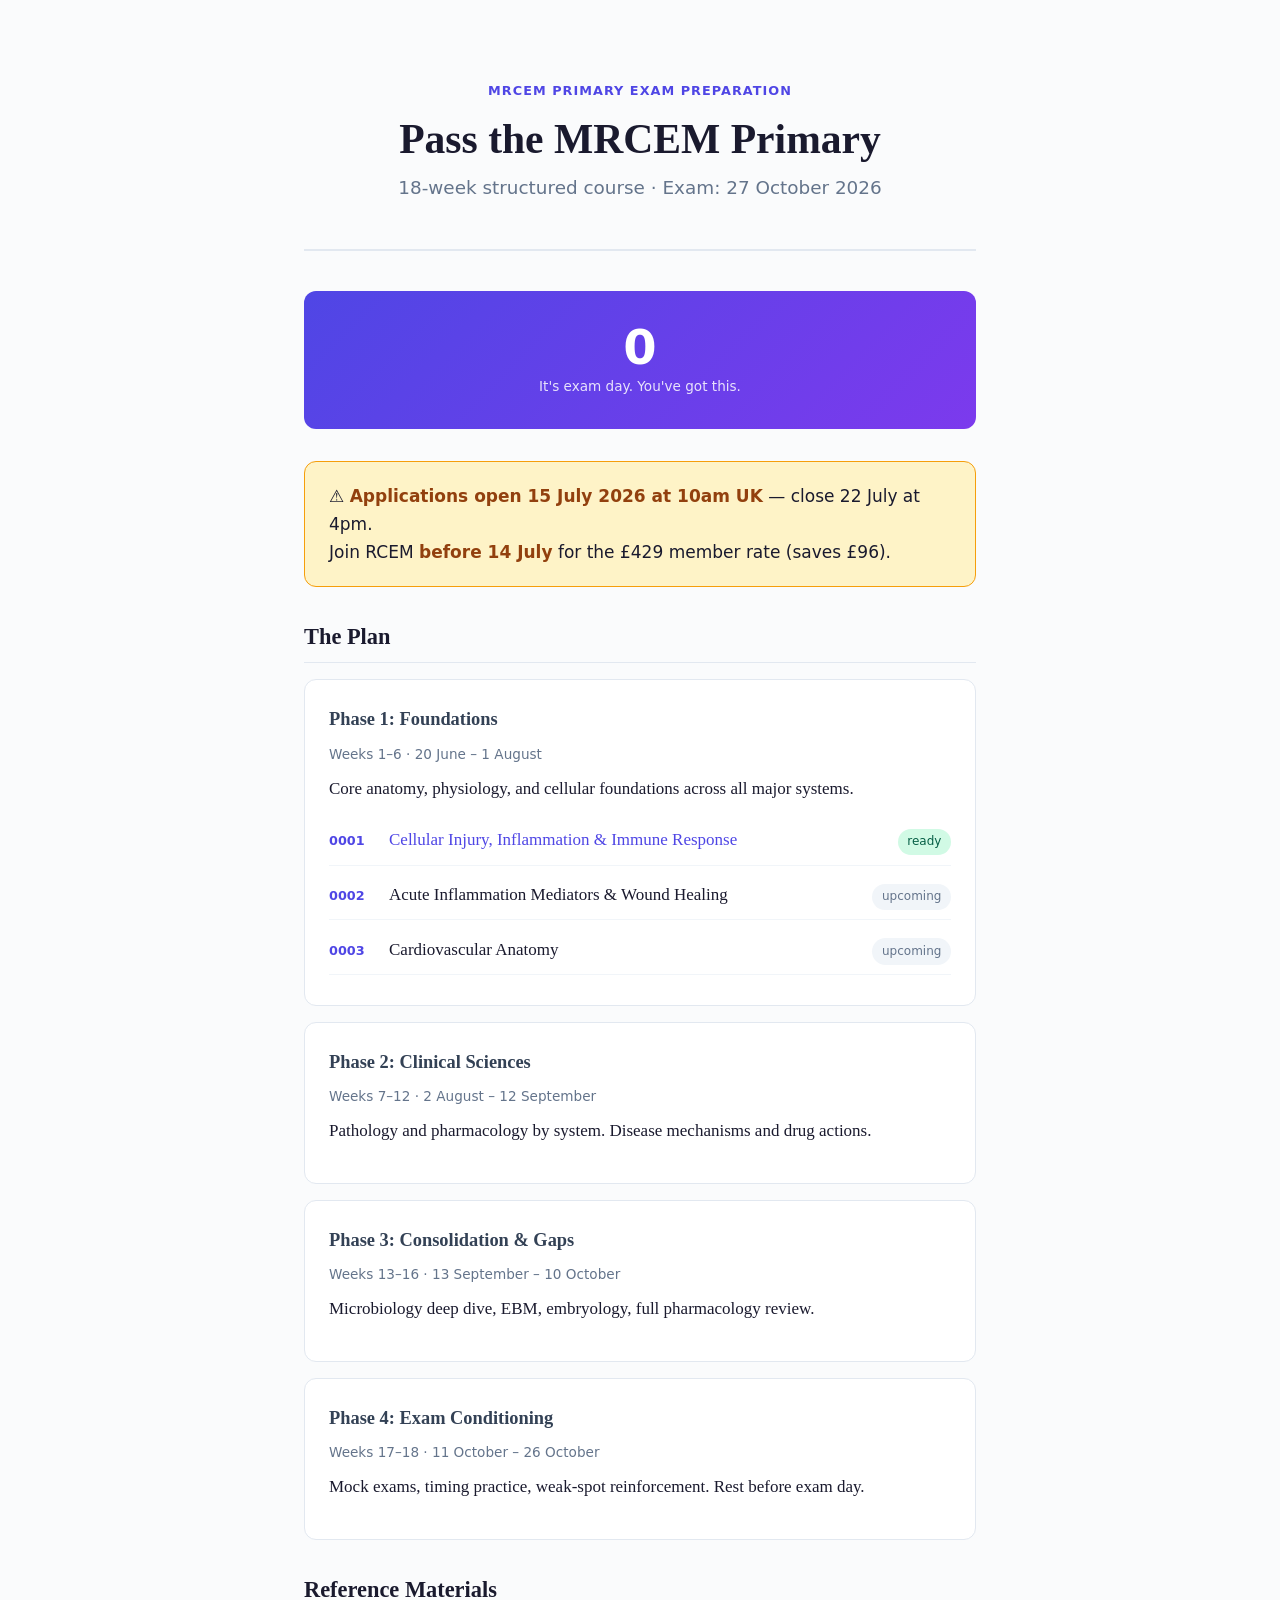
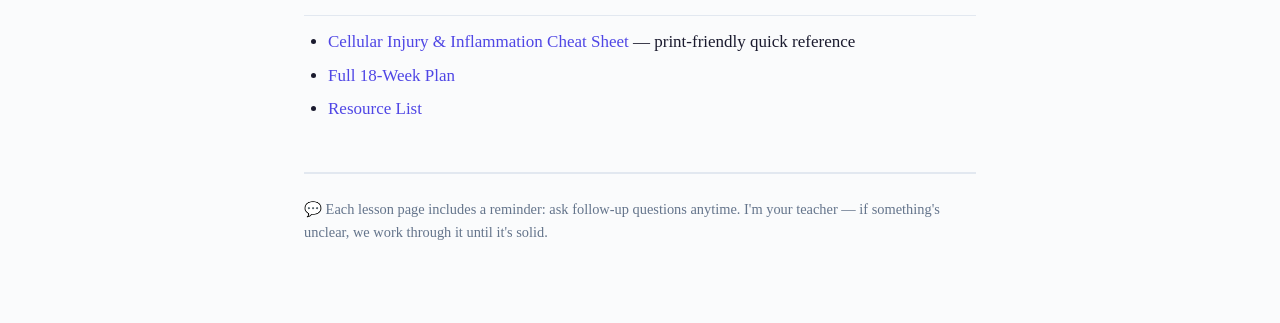
==== index.html @ 074973b6 "Initial commit: MRCEM Primary exam prep course - 18-week structured study plan - Lesson 0001: Cellul" ====
<!DOCTYPE html>
<html lang="en">
<head>
<meta charset="UTF-8">
<meta name="viewport" content="width=device-width, initial-scale=1.0">
<title>MRCEM Primary — Exam Preparation Course</title>
<link rel="stylesheet" href="assets/style.css">
<style>
  .course-hero { text-align: center; padding: 3rem 0 2rem; }
  .course-hero h1 { font-size: 2.6rem; margin-bottom: 0.5rem; }
  .course-hero .subtitle { font-size: 1.15rem; color: #64748b; font-family: system-ui, sans-serif; }
  .countdown { font-family: system-ui, sans-serif; background: linear-gradient(135deg, #4f46e5 0%, #7c3aed 100%); color: #fff; border-radius: 12px; padding: 2rem; margin: 2rem 0; text-align: center; }
  .countdown .days { font-size: 3rem; font-weight: 800; line-height: 1; }
  .countdown .label { font-size: 0.85rem; opacity: 0.85; margin-top: 0.25rem; }
  .phase-card { border: 1px solid #e2e8f0; border-radius: 12px; padding: 1.5rem; margin: 1rem 0; background: #fff; }
  .phase-card h3 { margin-top: 0; }
  .phase-card .dates { font-family: system-ui, sans-serif; font-size: 0.85rem; color: #64748b; }
  .lesson-list { list-style: none; margin: 0; padding: 0; }
  .lesson-list li { display: flex; align-items: baseline; gap: 0.75rem; padding: 0.6rem 0; border-bottom: 1px solid #f1f5f9; }
  .lesson-list .num { font-family: system-ui, sans-serif; font-size: 0.8rem; font-weight: 600; color: #4f46e5; min-width: 3rem; }
  .lesson-list .title { flex: 1; }
  .lesson-list .status { font-family: system-ui, sans-serif; font-size: 0.75rem; padding: 0.2rem 0.6rem; border-radius: 100px; }
  .status.ready { background: #d1fae5; color: #065f46; }
  .status.upcoming { background: #f1f5f9; color: #64748b; }
  .deadline-banner { background: #fef3c7; border: 1px solid #f59e0b; border-radius: 12px; padding: 1.25rem 1.5rem; margin: 2rem 0; font-family: system-ui, sans-serif; }
  .deadline-banner strong { color: #92400e; }
</style>
</head>
<body>
<div class="lesson-container">

<header class="course-hero">
  <p class="lesson-number">MRCEM Primary Exam Preparation</p>
  <h1>Pass the MRCEM Primary</h1>
  <p class="subtitle">18-week structured course · Exam: 27 October 2026</p>
</header>

<div class="countdown">
  <div class="days" id="countdown-days">—</div>
  <div class="label" id="countdown-label">days until the exam</div>
</div>

<div class="deadline-banner">
  ⚠️ <strong>Applications open 15 July 2026 at 10am UK</strong> — close 22 July at 4pm.<br>
  Join RCEM <strong>before 14 July</strong> for the £429 member rate (saves £96).
</div>

<section>
<h2>The Plan</h2>

<div class="phase-card">
  <h3>Phase 1: Foundations</h3>
  <p class="dates">Weeks 1–6 · 20 June – 1 August</p>
  <p>Core anatomy, physiology, and cellular foundations across all major systems.</p>
  <ul class="lesson-list">
    <li><span class="num">0001</span><span class="title"><a href="lessons/0001-cellular-injury-inflammation.html">Cellular Injury, Inflammation &amp; Immune Response</a></span><span class="status ready">ready</span></li>
    <li><span class="num">0002</span><span class="title">Acute Inflammation Mediators &amp; Wound Healing</span><span class="status upcoming">upcoming</span></li>
    <li><span class="num">0003</span><span class="title">Cardiovascular Anatomy</span><span class="status upcoming">upcoming</span></li>
  </ul>
</div>

<div class="phase-card">
  <h3>Phase 2: Clinical Sciences</h3>
  <p class="dates">Weeks 7–12 · 2 August – 12 September</p>
  <p>Pathology and pharmacology by system. Disease mechanisms and drug actions.</p>
</div>

<div class="phase-card">
  <h3>Phase 3: Consolidation &amp; Gaps</h3>
  <p class="dates">Weeks 13–16 · 13 September – 10 October</p>
  <p>Microbiology deep dive, EBM, embryology, full pharmacology review.</p>
</div>

<div class="phase-card">
  <h3>Phase 4: Exam Conditioning</h3>
  <p class="dates">Weeks 17–18 · 11 October – 26 October</p>
  <p>Mock exams, timing practice, weak-spot reinforcement. Rest before exam day.</p>
</div>
</section>

<section>
<h2>Reference Materials</h2>
<ul>
  <li><a href="reference/cellular-injury-cheatsheet.html">Cellular Injury &amp; Inflammation Cheat Sheet</a> — print-friendly quick reference</li>
  <li><a href="PLAN.md">Full 18-Week Plan</a></li>
  <li><a href="RESOURCES.md">Resource List</a></li>
</ul>
</section>

<footer>
  <p>💬 Each lesson page includes a reminder: ask follow-up questions anytime. I'm your teacher — if something's unclear, we work through it until it's solid.</p>
</footer>

</div>

<script>
// Countdown timer
const examDate = new Date('2026-10-27T09:00:00+01:00');
const el = document.getElementById('countdown-days');
const label = document.getElementById('countdown-label');
function update() {
  const now = new Date();
  const diff = examDate - now;
  const days = Math.ceil(diff / (1000 * 60 * 60 * 24));
  el.textContent = days > 0 ? days : '0';
  label.textContent = days > 0 ? 'days until the exam' : "It's exam day. You've got this.";
}
update();
setInterval(update, 60000);
</script>

</body>
</html>
---- assets/style.css ----
/* MRCEM Primary Exam Prep — Shared Stylesheet */
/* Tufte-inspired: clean, readable, print-friendly */

:root {
  --text: #1a1a2e;
  --muted: #64748b;
  --bg: #fafbfc;
  --card: #ffffff;
  --accent: #4f46e5;
  --border: #e2e8f0;
}

* { box-sizing: border-box; margin: 0; padding: 0; }

body {
  font-family: "Charter", "Georgia", "Times New Roman", serif;
  font-size: 17px;
  line-height: 1.65;
  color: var(--text);
  background: var(--bg);
  -webkit-font-smoothing: antialiased;
}

.lesson-container {
  max-width: 720px;
  margin: 0 auto;
  padding: 2rem 1.5rem 4rem;
}

header {
  margin-bottom: 2.5rem;
  padding-bottom: 1.5rem;
  border-bottom: 2px solid var(--border);
}

.lesson-number {
  font-family: system-ui, -apple-system, sans-serif;
  font-size: 0.8rem;
  font-weight: 600;
  text-transform: uppercase;
  letter-spacing: 0.08em;
  color: var(--accent);
}

h1 {
  font-size: 2.2rem;
  font-weight: 700;
  line-height: 1.2;
  margin: 0.5rem 0 0.25rem;
}

h2 {
  font-size: 1.4rem;
  font-weight: 600;
  margin: 2rem 0 0.75rem;
  padding-bottom: 0.4rem;
  border-bottom: 1px solid var(--border);
}

h3 {
  font-size: 1.15rem;
  font-weight: 600;
  margin: 1.5rem 0 0.5rem;
  color: #334155;
}

p { margin-bottom: 0.85rem; }

p + p { margin-top: -0.25rem; }

ol, ul { margin: 0.5rem 0 0.85rem 1.5rem; }
li { margin-bottom: 0.35rem; }

.lesson-meta {
  font-family: system-ui, sans-serif;
  font-size: 0.85rem;
  color: var(--muted);
}

strong { color: #1e1b4b; }

table {
  width: 100%;
  border-collapse: collapse;
  margin: 1rem 0 1.25rem;
  font-size: 0.9rem;
}

th {
  background: #f1f5f9;
  font-weight: 600;
  text-align: left;
  padding: 0.6rem 0.75rem;
  border-bottom: 2px solid var(--border);
}

td {
  padding: 0.5rem 0.75rem;
  border-bottom: 1px solid var(--border);
  vertical-align: top;
}

tr:last-child td { border-bottom: none; }

.mnemonic {
  font-family: system-ui, sans-serif;
  font-size: 1rem;
  background: #f0fdf4;
  border-left: 4px solid #22c55e;
  padding: 0.75rem 1rem;
  border-radius: 0 8px 8px 0;
  margin: 0.75rem 0;
}

footer {
  margin-top: 3rem;
  padding-top: 1.5rem;
  border-top: 2px solid var(--border);
  font-size: 0.9rem;
  color: var(--muted);
}

footer a {
  color: var(--accent);
  text-decoration: none;
}

a { color: var(--accent); text-decoration: none; }
a:hover { text-decoration: underline; }

@media print {
  body { font-size: 12pt; background: #fff; }
  .lesson-container { max-width: 100%; padding: 0; }
  .quiz-options { display: none; }
}

/* Cheat sheet specific */
.cheatsheet { font-size: 0.9rem; }
.cheatsheet h2 { font-size: 1.1rem; }
.cheatsheet table { font-size: 0.8rem; }
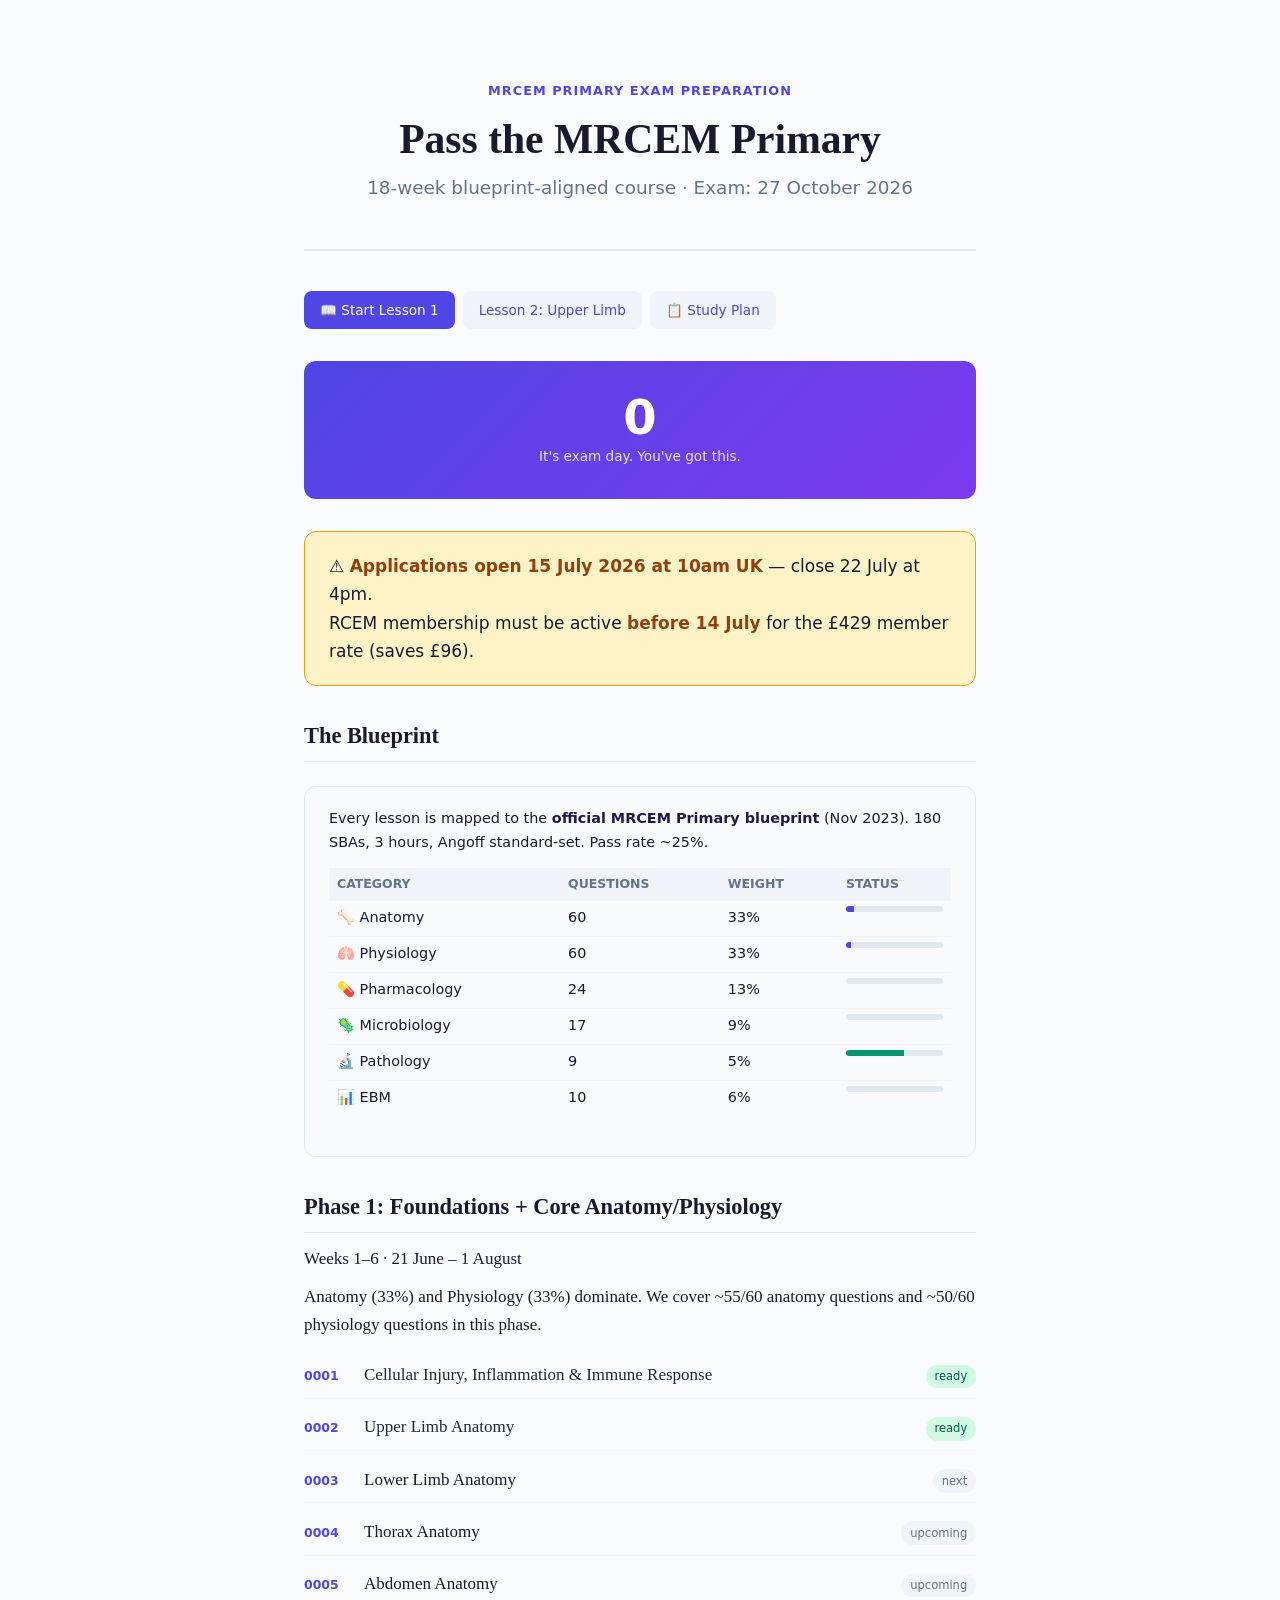
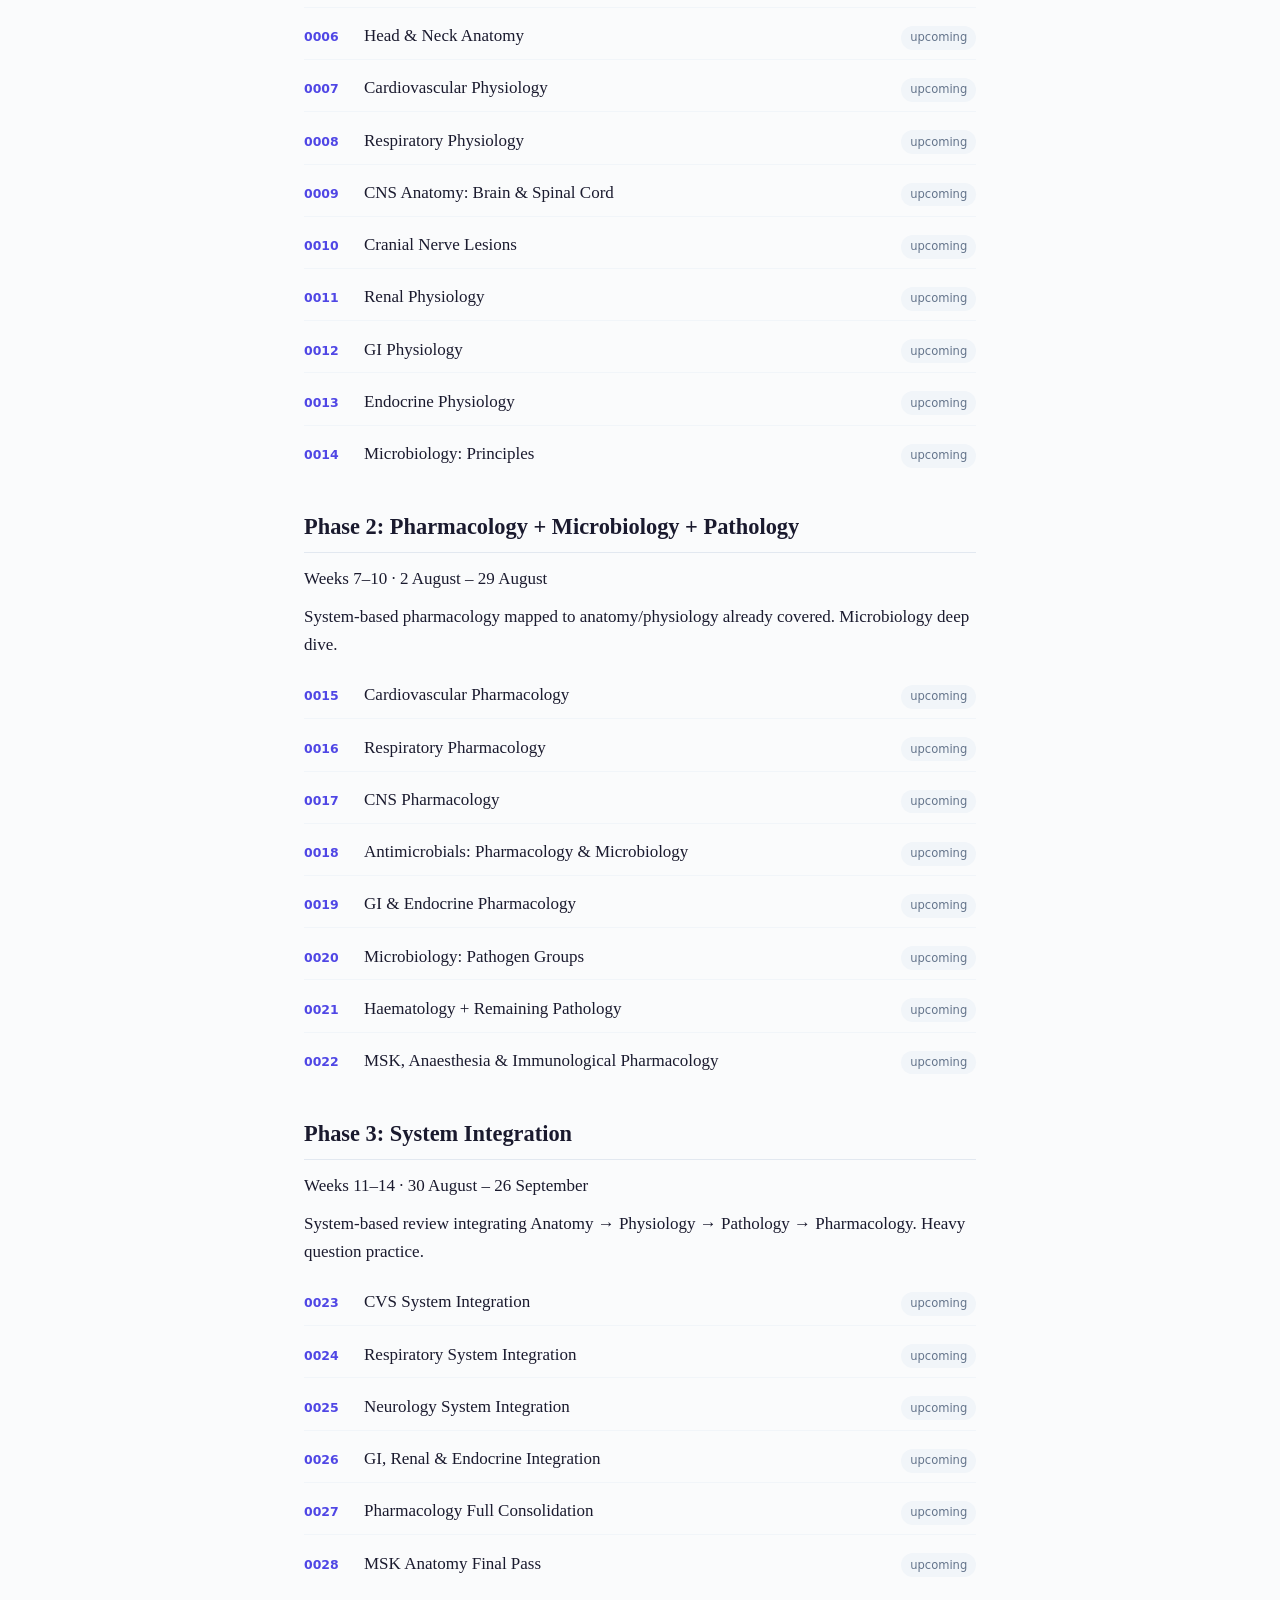
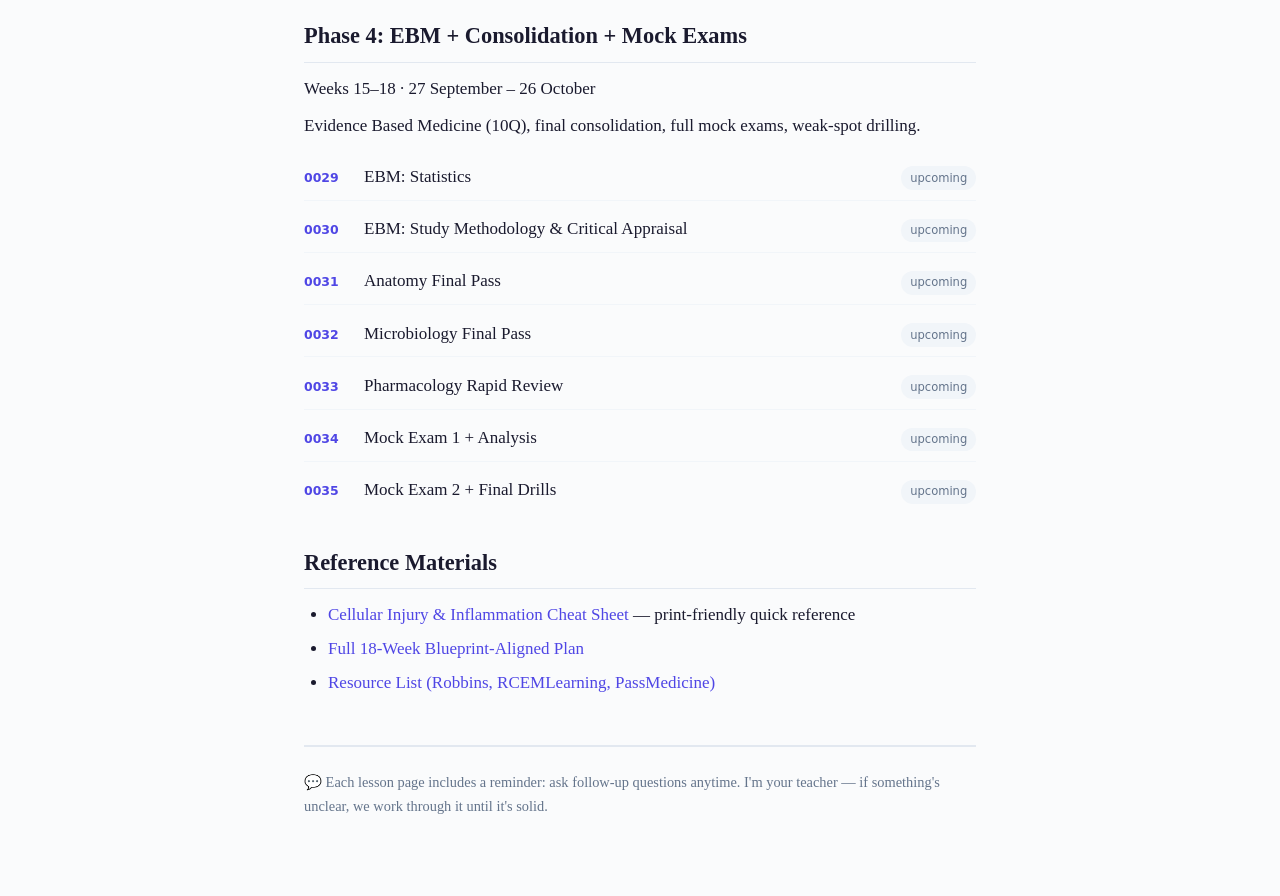
==== commit 1cb0aa19: "fix: rebuilt index.html with full 35-lesson roadmap, blueprint progress bars, proper navigation - In" ====
--- a/index.html
+++ b/index.html
@@ -15,15 +15,28 @@
   .phase-card { border: 1px solid #e2e8f0; border-radius: 12px; padding: 1.5rem; margin: 1rem 0; background: #fff; }
   .phase-card h3 { margin-top: 0; }
   .phase-card .dates { font-family: system-ui, sans-serif; font-size: 0.85rem; color: #64748b; }
-  .lesson-list { list-style: none; margin: 0; padding: 0; }
-  .lesson-list li { display: flex; align-items: baseline; gap: 0.75rem; padding: 0.6rem 0; border-bottom: 1px solid #f1f5f9; }
-  .lesson-list .num { font-family: system-ui, sans-serif; font-size: 0.8rem; font-weight: 600; color: #4f46e5; min-width: 3rem; }
+  .lesson-list { list-style: none; margin: 0.75rem 0 0; padding: 0; }
+  .lesson-list li { display: flex; align-items: baseline; gap: 0.75rem; padding: 0.55rem 0; border-bottom: 1px solid #f1f5f9; }
+  .lesson-list li:last-child { border-bottom: none; }
+  .lesson-list .num { font-family: system-ui, sans-serif; font-size: 0.78rem; font-weight: 600; color: #4f46e5; min-width: 3rem; }
   .lesson-list .title { flex: 1; }
-  .lesson-list .status { font-family: system-ui, sans-serif; font-size: 0.75rem; padding: 0.2rem 0.6rem; border-radius: 100px; }
+  .lesson-list a { color: #1e293b; text-decoration: none; }
+  .lesson-list a:hover { color: #4f46e5; text-decoration: underline; }
+  .lesson-list .status { font-family: system-ui, sans-serif; font-size: 0.72rem; padding: 0.15rem 0.55rem; border-radius: 100px; white-space: nowrap; }
   .status.ready { background: #d1fae5; color: #065f46; }
   .status.upcoming { background: #f1f5f9; color: #64748b; }
   .deadline-banner { background: #fef3c7; border: 1px solid #f59e0b; border-radius: 12px; padding: 1.25rem 1.5rem; margin: 2rem 0; font-family: system-ui, sans-serif; }
   .deadline-banner strong { color: #92400e; }
+  .blueprint-summary { background: #f8fafc; border: 1px solid #e2e8f0; border-radius: 12px; padding: 1.25rem 1.5rem; margin: 1.5rem 0; font-family: system-ui, sans-serif; font-size: 0.9rem; }
+  .blueprint-summary table { width: 100%; border-collapse: collapse; margin-top: 0.75rem; }
+  .blueprint-summary th, .blueprint-summary td { text-align: left; padding: 0.35rem 0.5rem; border-bottom: 1px solid #f1f5f9; }
+  .blueprint-summary th { font-size: 0.78rem; color: #64748b; text-transform: uppercase; }
+  .blueprint-bar { height: 6px; border-radius: 3px; margin-bottom: 0.15rem; }
+  .nav-links { display: flex; gap: 0.5rem; flex-wrap: wrap; margin: 1rem 0; }
+  .nav-btn { display: inline-block; padding: 0.5rem 1rem; background: #4f46e5; color: #fff; border-radius: 8px; text-decoration: none; font-size: 0.85rem; font-family: system-ui, sans-serif; }
+  .nav-btn:hover { background: #4338ca; }
+  .nav-btn.secondary { background: #f1f5f9; color: #4f46e5; }
+  .nav-btn.secondary:hover { background: #e2e8f0; }
 </style>
 </head>
 <body>
@@ -32,8 +45,14 @@
 <header class="course-hero">
   <p class="lesson-number">MRCEM Primary Exam Preparation</p>
   <h1>Pass the MRCEM Primary</h1>
-  <p class="subtitle">18-week structured course · Exam: 27 October 2026</p>
+  <p class="subtitle">18-week blueprint-aligned course · Exam: 27 October 2026</p>
 </header>
+
+<div class="nav-links">
+  <a href="lessons/0001-cellular-injury-inflammation.html" class="nav-btn">📖 Start Lesson 1</a>
+  <a href="lessons/0002-upper-limb-anatomy.html" class="nav-btn secondary">Lesson 2: Upper Limb</a>
+  <a href="PLAN.md" class="nav-btn secondary">📋 Study Plan</a>
+</div>
 
 <div class="countdown">
   <div class="days" id="countdown-days">—</div>
@@ -42,48 +61,105 @@
 
 <div class="deadline-banner">
   ⚠️ <strong>Applications open 15 July 2026 at 10am UK</strong> — close 22 July at 4pm.<br>
-  Join RCEM <strong>before 14 July</strong> for the £429 member rate (saves £96).
+  RCEM membership must be active <strong>before 14 July</strong> for the £429 member rate (saves £96).
 </div>
 
 <section>
-<h2>The Plan</h2>
+<h2>The Blueprint</h2>
+<div class="blueprint-summary">
+  <p>Every lesson is mapped to the <strong>official MRCEM Primary blueprint</strong> (Nov 2023). 180 SBAs, 3 hours, Angoff standard-set. Pass rate ~25%.</p>
+  <table>
+    <tr><th>Category</th><th>Questions</th><th>Weight</th><th>Status</th></tr>
+    <tr>
+      <td>🦴 Anatomy</td><td>60</td><td>33%</td>
+      <td><div class="blueprint-bar" style="width: 100%; background: linear-gradient(90deg, #4f46e5 8%, #e2e8f0 8%);"></div></td>
+    </tr>
+    <tr>
+      <td>🫁 Physiology</td><td>60</td><td>33%</td>
+      <td><div class="blueprint-bar" style="width: 100%; background: linear-gradient(90deg, #4f46e5 5%, #e2e8f0 5%);"></div></td>
+    </tr>
+    <tr><td>💊 Pharmacology</td><td>24</td><td>13%</td><td><div class="blueprint-bar" style="width: 100%; background: #e2e8f0;"></div></td></tr>
+    <tr><td>🦠 Microbiology</td><td>17</td><td>9%</td><td><div class="blueprint-bar" style="width: 100%; background: #e2e8f0;"></div></td></tr>
+    <tr><td>🔬 Pathology</td><td>9</td><td>5%</td><td><div class="blueprint-bar" style="width: 100%; background: linear-gradient(90deg, #059669 60%, #e2e8f0 60%);"></div></td></tr>
+    <tr><td>📊 EBM</td><td>10</td><td>6%</td><td><div class="blueprint-bar" style="width: 100%; background: #e2e8f0;"></div></td></tr>
+  </table>
+</div>
+</section>
 
-<div class="phase-card">
-  <h3>Phase 1: Foundations</h3>
-  <p class="dates">Weeks 1–6 · 20 June – 1 August</p>
-  <p>Core anatomy, physiology, and cellular foundations across all major systems.</p>
-  <ul class="lesson-list">
-    <li><span class="num">0001</span><span class="title"><a href="lessons/0001-cellular-injury-inflammation.html">Cellular Injury, Inflammation &amp; Immune Response</a></span><span class="status ready">ready</span></li>
-    <li><span class="num">0002</span><span class="title">Acute Inflammation Mediators &amp; Wound Healing</span><span class="status upcoming">upcoming</span></li>
-    <li><span class="num">0003</span><span class="title">Cardiovascular Anatomy</span><span class="status upcoming">upcoming</span></li>
-  </ul>
-</div>
+<section>
+<h2>Phase 1: Foundations + Core Anatomy/Physiology</h2>
+<p class="dates">Weeks 1–6 · 21 June – 1 August</p>
+<p>Anatomy (33%) and Physiology (33%) dominate. We cover ~55/60 anatomy questions and ~50/60 physiology questions in this phase.</p>
 
-<div class="phase-card">
-  <h3>Phase 2: Clinical Sciences</h3>
-  <p class="dates">Weeks 7–12 · 2 August – 12 September</p>
-  <p>Pathology and pharmacology by system. Disease mechanisms and drug actions.</p>
-</div>
+<ul class="lesson-list">
+  <li><span class="num">0001</span><span class="title"><a href="lessons/0001-cellular-injury-inflammation.html">Cellular Injury, Inflammation &amp; Immune Response</a></span><span class="status ready">ready</span></li>
+  <li><span class="num">0002</span><span class="title"><a href="lessons/0002-upper-limb-anatomy.html">Upper Limb Anatomy</a></span><span class="status ready">ready</span></li>
+  <li><span class="num">0003</span><span class="title">Lower Limb Anatomy</span><span class="status upcoming">next</span></li>
+  <li><span class="num">0004</span><span class="title">Thorax Anatomy</span><span class="status upcoming">upcoming</span></li>
+  <li><span class="num">0005</span><span class="title">Abdomen Anatomy</span><span class="status upcoming">upcoming</span></li>
+  <li><span class="num">0006</span><span class="title">Head &amp; Neck Anatomy</span><span class="status upcoming">upcoming</span></li>
+  <li><span class="num">0007</span><span class="title">Cardiovascular Physiology</span><span class="status upcoming">upcoming</span></li>
+  <li><span class="num">0008</span><span class="title">Respiratory Physiology</span><span class="status upcoming">upcoming</span></li>
+  <li><span class="num">0009</span><span class="title">CNS Anatomy: Brain &amp; Spinal Cord</span><span class="status upcoming">upcoming</span></li>
+  <li><span class="num">0010</span><span class="title">Cranial Nerve Lesions</span><span class="status upcoming">upcoming</span></li>
+  <li><span class="num">0011</span><span class="title">Renal Physiology</span><span class="status upcoming">upcoming</span></li>
+  <li><span class="num">0012</span><span class="title">GI Physiology</span><span class="status upcoming">upcoming</span></li>
+  <li><span class="num">0013</span><span class="title">Endocrine Physiology</span><span class="status upcoming">upcoming</span></li>
+  <li><span class="num">0014</span><span class="title">Microbiology: Principles</span><span class="status upcoming">upcoming</span></li>
+</ul>
+</section>
 
-<div class="phase-card">
-  <h3>Phase 3: Consolidation &amp; Gaps</h3>
-  <p class="dates">Weeks 13–16 · 13 September – 10 October</p>
-  <p>Microbiology deep dive, EBM, embryology, full pharmacology review.</p>
-</div>
+<section>
+<h2>Phase 2: Pharmacology + Microbiology + Pathology</h2>
+<p class="dates">Weeks 7–10 · 2 August – 29 August</p>
+<p>System-based pharmacology mapped to anatomy/physiology already covered. Microbiology deep dive.</p>
+<ul class="lesson-list">
+  <li><span class="num">0015</span><span class="title">Cardiovascular Pharmacology</span><span class="status upcoming">upcoming</span></li>
+  <li><span class="num">0016</span><span class="title">Respiratory Pharmacology</span><span class="status upcoming">upcoming</span></li>
+  <li><span class="num">0017</span><span class="title">CNS Pharmacology</span><span class="status upcoming">upcoming</span></li>
+  <li><span class="num">0018</span><span class="title">Antimicrobials: Pharmacology &amp; Microbiology</span><span class="status upcoming">upcoming</span></li>
+  <li><span class="num">0019</span><span class="title">GI &amp; Endocrine Pharmacology</span><span class="status upcoming">upcoming</span></li>
+  <li><span class="num">0020</span><span class="title">Microbiology: Pathogen Groups</span><span class="status upcoming">upcoming</span></li>
+  <li><span class="num">0021</span><span class="title">Haematology + Remaining Pathology</span><span class="status upcoming">upcoming</span></li>
+  <li><span class="num">0022</span><span class="title">MSK, Anaesthesia &amp; Immunological Pharmacology</span><span class="status upcoming">upcoming</span></li>
+</ul>
+</section>
 
-<div class="phase-card">
-  <h3>Phase 4: Exam Conditioning</h3>
-  <p class="dates">Weeks 17–18 · 11 October – 26 October</p>
-  <p>Mock exams, timing practice, weak-spot reinforcement. Rest before exam day.</p>
-</div>
+<section>
+<h2>Phase 3: System Integration</h2>
+<p class="dates">Weeks 11–14 · 30 August – 26 September</p>
+<p>System-based review integrating Anatomy → Physiology → Pathology → Pharmacology. Heavy question practice.</p>
+<ul class="lesson-list">
+  <li><span class="num">0023</span><span class="title">CVS System Integration</span><span class="status upcoming">upcoming</span></li>
+  <li><span class="num">0024</span><span class="title">Respiratory System Integration</span><span class="status upcoming">upcoming</span></li>
+  <li><span class="num">0025</span><span class="title">Neurology System Integration</span><span class="status upcoming">upcoming</span></li>
+  <li><span class="num">0026</span><span class="title">GI, Renal &amp; Endocrine Integration</span><span class="status upcoming">upcoming</span></li>
+  <li><span class="num">0027</span><span class="title">Pharmacology Full Consolidation</span><span class="status upcoming">upcoming</span></li>
+  <li><span class="num">0028</span><span class="title">MSK Anatomy Final Pass</span><span class="status upcoming">upcoming</span></li>
+</ul>
+</section>
+
+<section>
+<h2>Phase 4: EBM + Consolidation + Mock Exams</h2>
+<p class="dates">Weeks 15–18 · 27 September – 26 October</p>
+<p>Evidence Based Medicine (10Q), final consolidation, full mock exams, weak-spot drilling.</p>
+<ul class="lesson-list">
+  <li><span class="num">0029</span><span class="title">EBM: Statistics</span><span class="status upcoming">upcoming</span></li>
+  <li><span class="num">0030</span><span class="title">EBM: Study Methodology &amp; Critical Appraisal</span><span class="status upcoming">upcoming</span></li>
+  <li><span class="num">0031</span><span class="title">Anatomy Final Pass</span><span class="status upcoming">upcoming</span></li>
+  <li><span class="num">0032</span><span class="title">Microbiology Final Pass</span><span class="status upcoming">upcoming</span></li>
+  <li><span class="num">0033</span><span class="title">Pharmacology Rapid Review</span><span class="status upcoming">upcoming</span></li>
+  <li><span class="num">0034</span><span class="title">Mock Exam 1 + Analysis</span><span class="status upcoming">upcoming</span></li>
+  <li><span class="num">0035</span><span class="title">Mock Exam 2 + Final Drills</span><span class="status upcoming">upcoming</span></li>
+</ul>
 </section>
 
 <section>
 <h2>Reference Materials</h2>
 <ul>
   <li><a href="reference/cellular-injury-cheatsheet.html">Cellular Injury &amp; Inflammation Cheat Sheet</a> — print-friendly quick reference</li>
-  <li><a href="PLAN.md">Full 18-Week Plan</a></li>
-  <li><a href="RESOURCES.md">Resource List</a></li>
+  <li><a href="PLAN.md">Full 18-Week Blueprint-Aligned Plan</a></li>
+  <li><a href="RESOURCES.md">Resource List (Robbins, RCEMLearning, PassMedicine)</a></li>
 </ul>
 </section>
 
@@ -94,7 +170,6 @@
 </div>
 
 <script>
-// Countdown timer
 const examDate = new Date('2026-10-27T09:00:00+01:00');
 const el = document.getElementById('countdown-days');
 const label = document.getElementById('countdown-label');
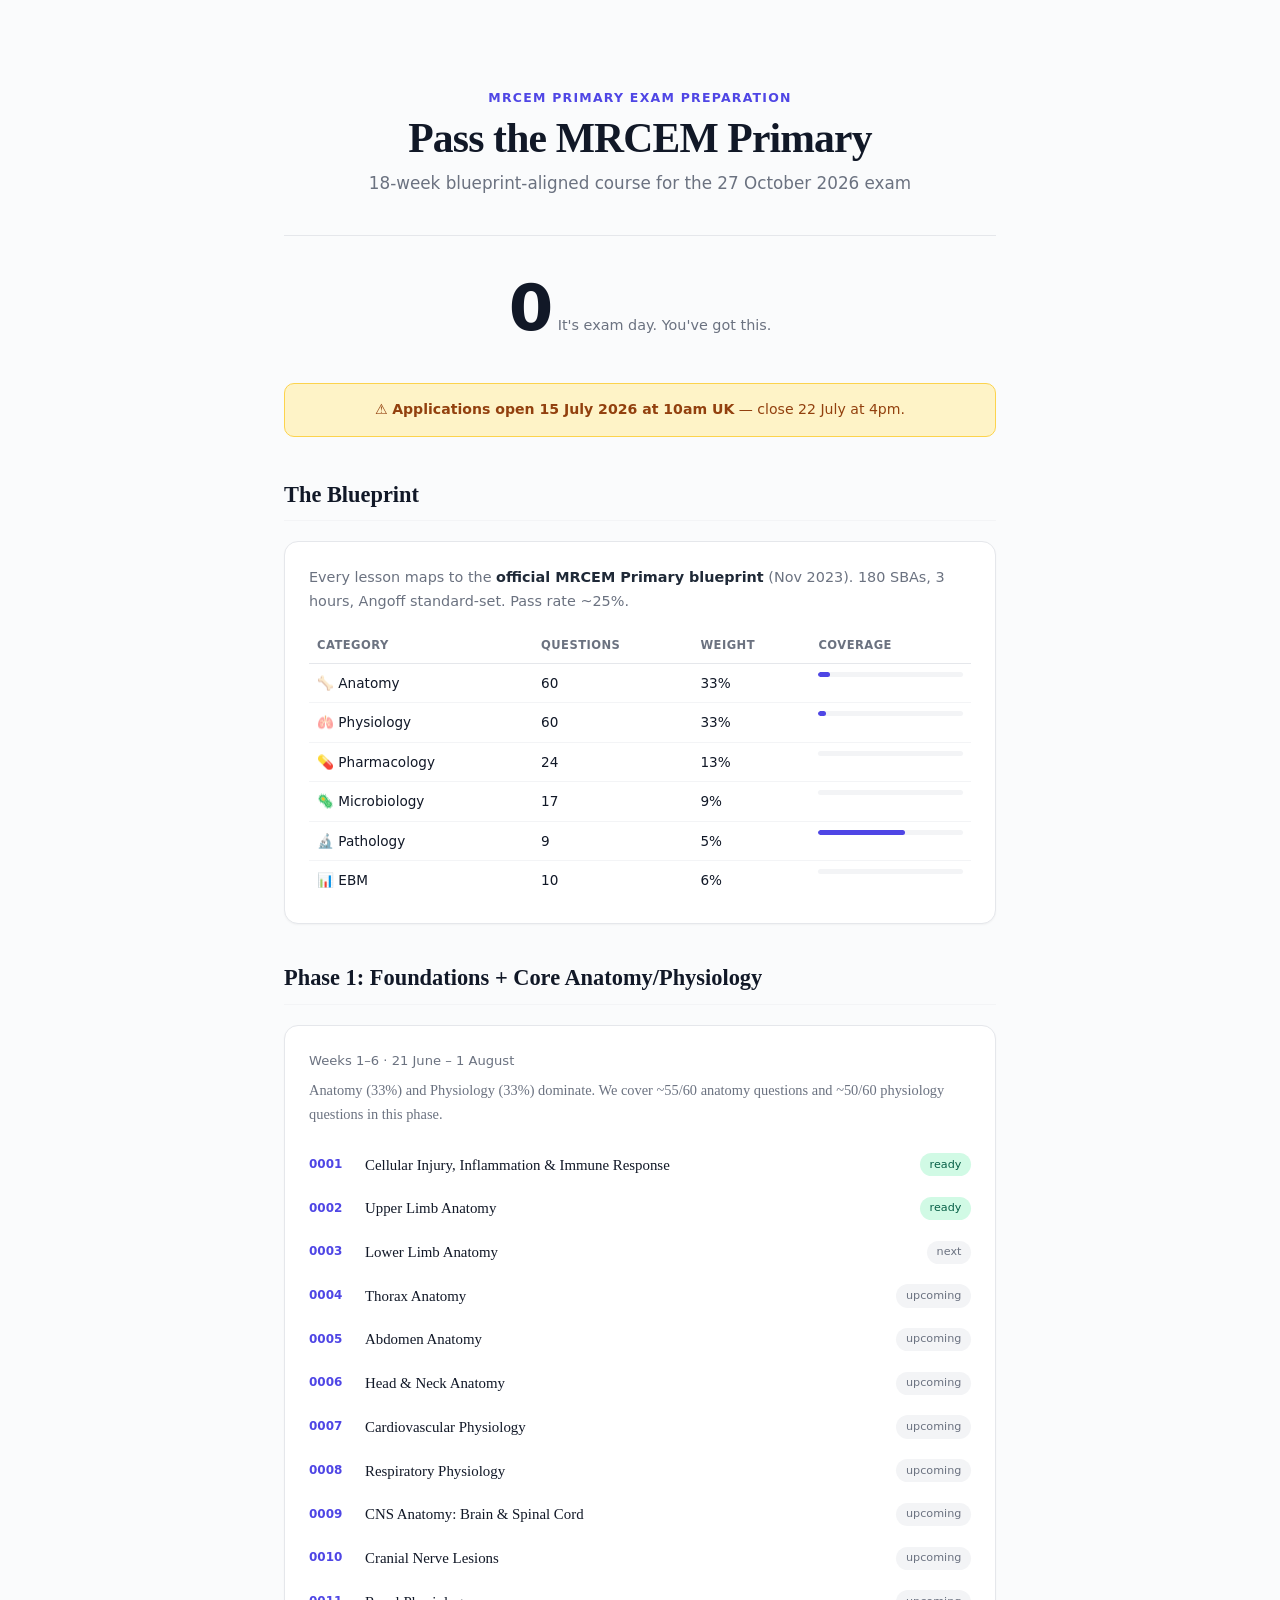
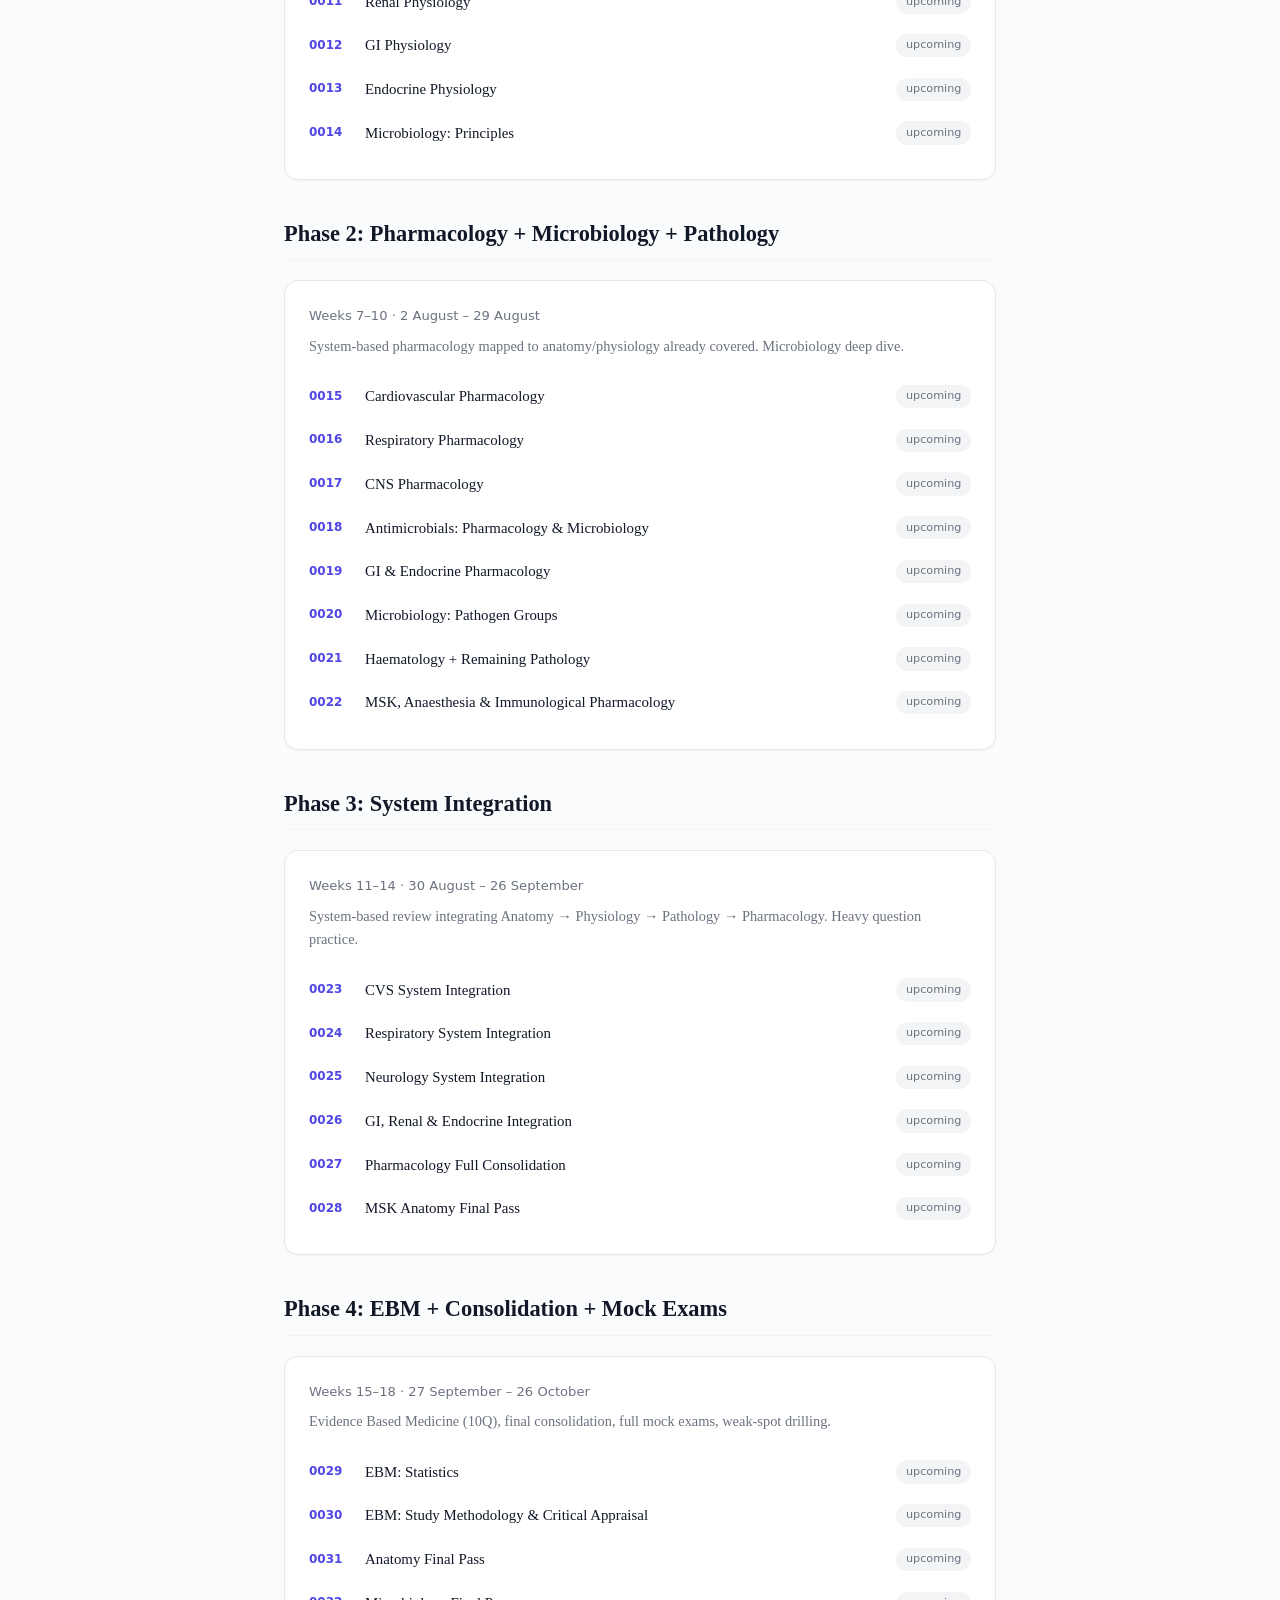
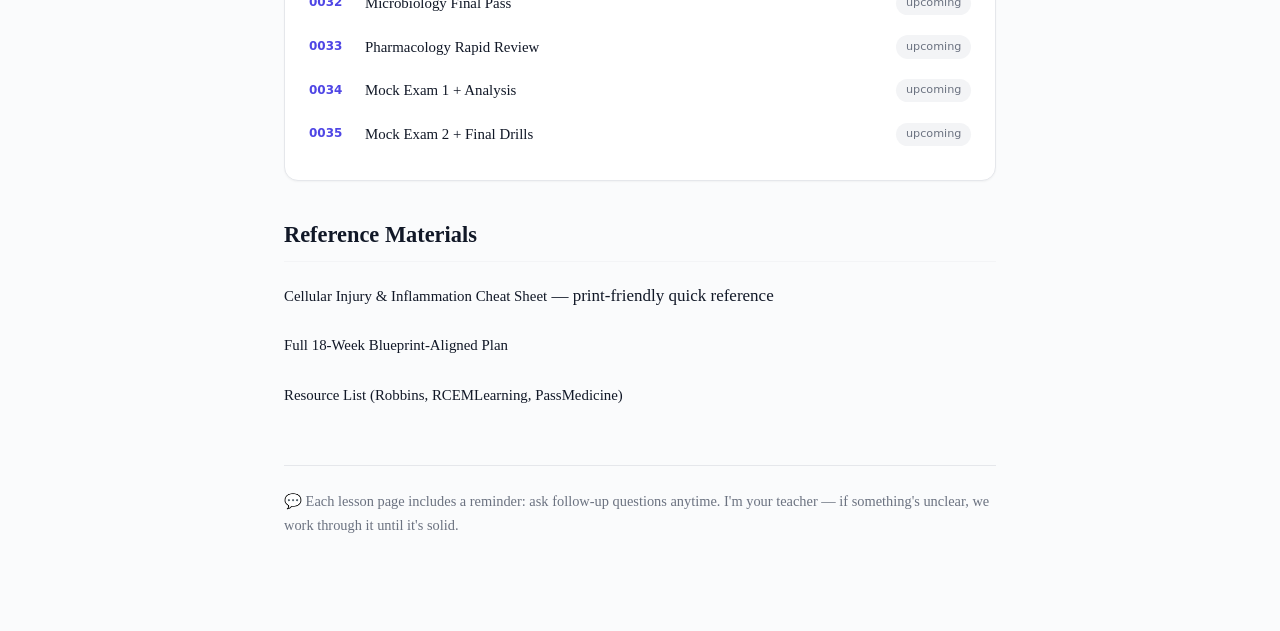
==== commit f82b15ee: "design: remove quick-launch buttons, deadline line; revamp with Notion/Linear/every.to aesthetic - R" ====
--- a/index.html
+++ b/index.html
@@ -6,37 +6,182 @@
 <title>MRCEM Primary — Exam Preparation Course</title>
 <link rel="stylesheet" href="assets/style.css">
 <style>
-  .course-hero { text-align: center; padding: 3rem 0 2rem; }
-  .course-hero h1 { font-size: 2.6rem; margin-bottom: 0.5rem; }
-  .course-hero .subtitle { font-size: 1.15rem; color: #64748b; font-family: system-ui, sans-serif; }
-  .countdown { font-family: system-ui, sans-serif; background: linear-gradient(135deg, #4f46e5 0%, #7c3aed 100%); color: #fff; border-radius: 12px; padding: 2rem; margin: 2rem 0; text-align: center; }
-  .countdown .days { font-size: 3rem; font-weight: 800; line-height: 1; }
-  .countdown .label { font-size: 0.85rem; opacity: 0.85; margin-top: 0.25rem; }
-  .phase-card { border: 1px solid #e2e8f0; border-radius: 12px; padding: 1.5rem; margin: 1rem 0; background: #fff; }
-  .phase-card h3 { margin-top: 0; }
-  .phase-card .dates { font-family: system-ui, sans-serif; font-size: 0.85rem; color: #64748b; }
-  .lesson-list { list-style: none; margin: 0.75rem 0 0; padding: 0; }
-  .lesson-list li { display: flex; align-items: baseline; gap: 0.75rem; padding: 0.55rem 0; border-bottom: 1px solid #f1f5f9; }
-  .lesson-list li:last-child { border-bottom: none; }
-  .lesson-list .num { font-family: system-ui, sans-serif; font-size: 0.78rem; font-weight: 600; color: #4f46e5; min-width: 3rem; }
-  .lesson-list .title { flex: 1; }
-  .lesson-list a { color: #1e293b; text-decoration: none; }
-  .lesson-list a:hover { color: #4f46e5; text-decoration: underline; }
-  .lesson-list .status { font-family: system-ui, sans-serif; font-size: 0.72rem; padding: 0.15rem 0.55rem; border-radius: 100px; white-space: nowrap; }
-  .status.ready { background: #d1fae5; color: #065f46; }
-  .status.upcoming { background: #f1f5f9; color: #64748b; }
-  .deadline-banner { background: #fef3c7; border: 1px solid #f59e0b; border-radius: 12px; padding: 1.25rem 1.5rem; margin: 2rem 0; font-family: system-ui, sans-serif; }
+  /* ── Index-specific styles ─────────────────────────── */
+  .course-hero { text-align: center; padding: 3rem 0 1.5rem; }
+  .course-hero h1 { font-size: 2.6rem; margin-bottom: 0.35rem; letter-spacing: -0.02em; }
+  .course-hero .subtitle { font-family: system-ui, -apple-system, "Segoe UI", Roboto, sans-serif; font-size: 1.05rem; color: var(--text-muted); }
+
+  /* Countdown — minimal, elegant */
+  .countdown {
+    display: flex;
+    align-items: baseline;
+    justify-content: center;
+    gap: 0.4rem;
+    margin: 2.5rem 0;
+    font-family: system-ui, -apple-system, "Segoe UI", Roboto, sans-serif;
+  }
+  .countdown .days {
+    font-size: 4rem;
+    font-weight: 700;
+    line-height: 1;
+    color: var(--text);
+    letter-spacing: -0.03em;
+    font-feature-settings: "tnum";
+    animation: countPulse 8s ease-in-out infinite;
+  }
+  .countdown .label {
+    font-size: 0.9rem;
+    color: var(--text-muted);
+    padding-bottom: 0.3rem;
+  }
+  @keyframes countPulse {
+    0%, 100% { color: var(--text); }
+    50% { color: var(--accent); }
+  }
+
+  /* Application deadline — subtle */
+  .deadline-banner {
+    background: var(--warning-bg);
+    border: 1px solid #fcd34d;
+    border-radius: var(--radius-md);
+    padding: 0.9rem 1.25rem;
+    margin: 0 0 2.5rem;
+    font-family: system-ui, -apple-system, "Segoe UI", Roboto, sans-serif;
+    font-size: 0.88rem;
+    color: #92400e;
+    text-align: center;
+  }
   .deadline-banner strong { color: #92400e; }
-  .blueprint-summary { background: #f8fafc; border: 1px solid #e2e8f0; border-radius: 12px; padding: 1.25rem 1.5rem; margin: 1.5rem 0; font-family: system-ui, sans-serif; font-size: 0.9rem; }
-  .blueprint-summary table { width: 100%; border-collapse: collapse; margin-top: 0.75rem; }
-  .blueprint-summary th, .blueprint-summary td { text-align: left; padding: 0.35rem 0.5rem; border-bottom: 1px solid #f1f5f9; }
-  .blueprint-summary th { font-size: 0.78rem; color: #64748b; text-transform: uppercase; }
-  .blueprint-bar { height: 6px; border-radius: 3px; margin-bottom: 0.15rem; }
-  .nav-links { display: flex; gap: 0.5rem; flex-wrap: wrap; margin: 1rem 0; }
-  .nav-btn { display: inline-block; padding: 0.5rem 1rem; background: #4f46e5; color: #fff; border-radius: 8px; text-decoration: none; font-size: 0.85rem; font-family: system-ui, sans-serif; }
-  .nav-btn:hover { background: #4338ca; }
-  .nav-btn.secondary { background: #f1f5f9; color: #4f46e5; }
-  .nav-btn.secondary:hover { background: #e2e8f0; }
+
+  /* Blueprint summary card */
+  .blueprint-summary {
+    background: var(--surface);
+    border: 1px solid var(--border);
+    border-radius: var(--radius-lg);
+    padding: 1.5rem;
+    margin: 1.25rem 0 2rem;
+    font-family: system-ui, -apple-system, "Segoe UI", Roboto, sans-serif;
+    font-size: 0.9rem;
+    box-shadow: var(--shadow-sm);
+  }
+  .blueprint-summary > p { margin-bottom: 1rem; color: var(--text-muted); }
+  .blueprint-summary table { margin: 0; }
+  .blueprint-summary th {
+    font-size: 0.72rem;
+    padding: 0.4rem 0.5rem 0.5rem;
+    background: transparent;
+    border-bottom: 1px solid var(--border);
+  }
+  .blueprint-summary td {
+    padding: 0.5rem 0.5rem;
+    font-size: 0.85rem;
+  }
+  .blueprint-summary tr:hover { background: #f9fafb; cursor: default; }
+  .blueprint-bar {
+    height: 5px;
+    border-radius: 3px;
+    background: var(--border-light);
+    overflow: hidden;
+    min-width: 80px;
+  }
+  .blueprint-bar-fill {
+    height: 100%;
+    border-radius: 3px;
+    background: var(--accent);
+    transition: width 0.6s ease;
+  }
+
+  /* Phase cards */
+  .phase-card {
+    background: var(--surface);
+    border: 1px solid var(--border);
+    border-radius: var(--radius-lg);
+    padding: 1.5rem;
+    margin: 1.25rem 0;
+    box-shadow: var(--shadow-sm);
+    transition: box-shadow 0.2s ease, transform 0.15s ease, border-color 0.2s ease;
+  }
+  .phase-card:hover {
+    box-shadow: var(--shadow-md);
+    transform: translateY(-1px);
+    border-color: #d1d5db;
+  }
+  .phase-card h3 {
+    margin-top: 0;
+    font-family: system-ui, -apple-system, "Segoe UI", Roboto, sans-serif;
+    font-weight: 600;
+    font-size: 1.1rem;
+  }
+  .phase-card .dates {
+    font-family: system-ui, -apple-system, "Segoe UI", Roboto, sans-serif;
+    font-size: 0.82rem;
+    color: var(--text-muted);
+    margin-bottom: 0.75rem;
+  }
+  .phase-card > p {
+    font-size: 0.9rem;
+    color: var(--text-muted);
+    margin-bottom: 1rem;
+  }
+
+  /* Lesson list */
+  .lesson-list { list-style: none; margin: 0; padding: 0; }
+  .lesson-list li {
+    display: flex;
+    align-items: center;
+    gap: 0.75rem;
+    padding: 0.6rem 0.5rem;
+    border-radius: var(--radius-sm);
+    transition: background 0.15s ease;
+    margin: 0 -0.5rem;
+  }
+  .lesson-list li:hover { background: #f9fafb; }
+  .lesson-list .num {
+    font-family: system-ui, -apple-system, "Segoe UI", Roboto, sans-serif;
+    font-size: 0.75rem;
+    font-weight: 600;
+    color: var(--accent);
+    min-width: 2.75rem;
+    font-feature-settings: "tnum";
+  }
+  .lesson-list .title { flex: 1; font-size: 0.93rem; }
+  .lesson-list a {
+    color: var(--text);
+    background: none;
+    padding-bottom: 0;
+  }
+  .lesson-list a:hover { color: var(--accent); background-size: 0 0; }
+
+  /* Status badges */
+  .status {
+    font-family: system-ui, -apple-system, "Segoe UI", Roboto, sans-serif;
+    font-size: 0.7rem;
+    font-weight: 500;
+    padding: 0.15rem 0.6rem;
+    border-radius: 100px;
+    white-space: nowrap;
+    transition: transform 0.15s ease;
+  }
+  .status:hover { transform: scale(1.05); }
+  .status.ready { background: var(--success-bg); color: #065f46; }
+  .status.upcoming { background: #f3f4f6; color: var(--text-muted); }
+
+  /* Reference section */
+  .ref-list {
+    list-style: none;
+    margin: 0;
+    padding: 0;
+  }
+  .ref-list li {
+    padding: 0.5rem 0;
+  }
+  .ref-list a {
+    color: var(--text);
+    font-size: 0.93rem;
+    background: none;
+    padding-bottom: 0;
+  }
+  .ref-list a:hover { color: var(--accent); background-size: 0 0; }
 </style>
 </head>
 <body>
@@ -45,14 +190,8 @@
 <header class="course-hero">
   <p class="lesson-number">MRCEM Primary Exam Preparation</p>
   <h1>Pass the MRCEM Primary</h1>
-  <p class="subtitle">18-week blueprint-aligned course · Exam: 27 October 2026</p>
+  <p class="subtitle">18-week blueprint-aligned course for the 27 October 2026 exam</p>
 </header>
-
-<div class="nav-links">
-  <a href="lessons/0001-cellular-injury-inflammation.html" class="nav-btn">📖 Start Lesson 1</a>
-  <a href="lessons/0002-upper-limb-anatomy.html" class="nav-btn secondary">Lesson 2: Upper Limb</a>
-  <a href="PLAN.md" class="nav-btn secondary">📋 Study Plan</a>
-</div>
 
 <div class="countdown">
   <div class="days" id="countdown-days">—</div>
@@ -60,103 +199,121 @@
 </div>
 
 <div class="deadline-banner">
-  ⚠️ <strong>Applications open 15 July 2026 at 10am UK</strong> — close 22 July at 4pm.<br>
-  RCEM membership must be active <strong>before 14 July</strong> for the £429 member rate (saves £96).
+  ⚠️ <strong>Applications open 15 July 2026 at 10am UK</strong> — close 22 July at 4pm.
 </div>
 
 <section>
 <h2>The Blueprint</h2>
 <div class="blueprint-summary">
-  <p>Every lesson is mapped to the <strong>official MRCEM Primary blueprint</strong> (Nov 2023). 180 SBAs, 3 hours, Angoff standard-set. Pass rate ~25%.</p>
+  <p>Every lesson maps to the <strong>official MRCEM Primary blueprint</strong> (Nov 2023). 180 SBAs, 3 hours, Angoff standard-set. Pass rate ~25%.</p>
   <table>
-    <tr><th>Category</th><th>Questions</th><th>Weight</th><th>Status</th></tr>
+    <tr><th>Category</th><th>Questions</th><th>Weight</th><th>Coverage</th></tr>
     <tr>
       <td>🦴 Anatomy</td><td>60</td><td>33%</td>
-      <td><div class="blueprint-bar" style="width: 100%; background: linear-gradient(90deg, #4f46e5 8%, #e2e8f0 8%);"></div></td>
+      <td><div class="blueprint-bar"><div class="blueprint-bar-fill" style="width: 8%"></div></div></td>
     </tr>
     <tr>
       <td>🫁 Physiology</td><td>60</td><td>33%</td>
-      <td><div class="blueprint-bar" style="width: 100%; background: linear-gradient(90deg, #4f46e5 5%, #e2e8f0 5%);"></div></td>
-    </tr>
-    <tr><td>💊 Pharmacology</td><td>24</td><td>13%</td><td><div class="blueprint-bar" style="width: 100%; background: #e2e8f0;"></div></td></tr>
-    <tr><td>🦠 Microbiology</td><td>17</td><td>9%</td><td><div class="blueprint-bar" style="width: 100%; background: #e2e8f0;"></div></td></tr>
-    <tr><td>🔬 Pathology</td><td>9</td><td>5%</td><td><div class="blueprint-bar" style="width: 100%; background: linear-gradient(90deg, #059669 60%, #e2e8f0 60%);"></div></td></tr>
-    <tr><td>📊 EBM</td><td>10</td><td>6%</td><td><div class="blueprint-bar" style="width: 100%; background: #e2e8f0;"></div></td></tr>
+      <td><div class="blueprint-bar"><div class="blueprint-bar-fill" style="width: 5%"></div></div></td>
+    </tr>
+    <tr>
+      <td>💊 Pharmacology</td><td>24</td><td>13%</td>
+      <td><div class="blueprint-bar"><div class="blueprint-bar-fill" style="width: 0%"></div></div></td>
+    </tr>
+    <tr>
+      <td>🦠 Microbiology</td><td>17</td><td>9%</td>
+      <td><div class="blueprint-bar"><div class="blueprint-bar-fill" style="width: 0%"></div></div></td>
+    </tr>
+    <tr>
+      <td>🔬 Pathology</td><td>9</td><td>5%</td>
+      <td><div class="blueprint-bar"><div class="blueprint-bar-fill" style="width: 60%"></div></div></td>
+    </tr>
+    <tr>
+      <td>📊 EBM</td><td>10</td><td>6%</td>
+      <td><div class="blueprint-bar"><div class="blueprint-bar-fill" style="width: 0%"></div></div></td>
+    </tr>
   </table>
 </div>
 </section>
 
 <section>
 <h2>Phase 1: Foundations + Core Anatomy/Physiology</h2>
-<p class="dates">Weeks 1–6 · 21 June – 1 August</p>
-<p>Anatomy (33%) and Physiology (33%) dominate. We cover ~55/60 anatomy questions and ~50/60 physiology questions in this phase.</p>
-
-<ul class="lesson-list">
-  <li><span class="num">0001</span><span class="title"><a href="lessons/0001-cellular-injury-inflammation.html">Cellular Injury, Inflammation &amp; Immune Response</a></span><span class="status ready">ready</span></li>
-  <li><span class="num">0002</span><span class="title"><a href="lessons/0002-upper-limb-anatomy.html">Upper Limb Anatomy</a></span><span class="status ready">ready</span></li>
-  <li><span class="num">0003</span><span class="title">Lower Limb Anatomy</span><span class="status upcoming">next</span></li>
-  <li><span class="num">0004</span><span class="title">Thorax Anatomy</span><span class="status upcoming">upcoming</span></li>
-  <li><span class="num">0005</span><span class="title">Abdomen Anatomy</span><span class="status upcoming">upcoming</span></li>
-  <li><span class="num">0006</span><span class="title">Head &amp; Neck Anatomy</span><span class="status upcoming">upcoming</span></li>
-  <li><span class="num">0007</span><span class="title">Cardiovascular Physiology</span><span class="status upcoming">upcoming</span></li>
-  <li><span class="num">0008</span><span class="title">Respiratory Physiology</span><span class="status upcoming">upcoming</span></li>
-  <li><span class="num">0009</span><span class="title">CNS Anatomy: Brain &amp; Spinal Cord</span><span class="status upcoming">upcoming</span></li>
-  <li><span class="num">0010</span><span class="title">Cranial Nerve Lesions</span><span class="status upcoming">upcoming</span></li>
-  <li><span class="num">0011</span><span class="title">Renal Physiology</span><span class="status upcoming">upcoming</span></li>
-  <li><span class="num">0012</span><span class="title">GI Physiology</span><span class="status upcoming">upcoming</span></li>
-  <li><span class="num">0013</span><span class="title">Endocrine Physiology</span><span class="status upcoming">upcoming</span></li>
-  <li><span class="num">0014</span><span class="title">Microbiology: Principles</span><span class="status upcoming">upcoming</span></li>
-</ul>
+<div class="phase-card">
+  <p class="dates">Weeks 1–6 · 21 June – 1 August</p>
+  <p>Anatomy (33%) and Physiology (33%) dominate. We cover ~55/60 anatomy questions and ~50/60 physiology questions in this phase.</p>
+  <ul class="lesson-list">
+    <li><span class="num">0001</span><span class="title"><a href="lessons/0001-cellular-injury-inflammation.html">Cellular Injury, Inflammation &amp; Immune Response</a></span><span class="status ready">ready</span></li>
+    <li><span class="num">0002</span><span class="title"><a href="lessons/0002-upper-limb-anatomy.html">Upper Limb Anatomy</a></span><span class="status ready">ready</span></li>
+    <li><span class="num">0003</span><span class="title">Lower Limb Anatomy</span><span class="status upcoming">next</span></li>
+    <li><span class="num">0004</span><span class="title">Thorax Anatomy</span><span class="status upcoming">upcoming</span></li>
+    <li><span class="num">0005</span><span class="title">Abdomen Anatomy</span><span class="status upcoming">upcoming</span></li>
+    <li><span class="num">0006</span><span class="title">Head &amp; Neck Anatomy</span><span class="status upcoming">upcoming</span></li>
+    <li><span class="num">0007</span><span class="title">Cardiovascular Physiology</span><span class="status upcoming">upcoming</span></li>
+    <li><span class="num">0008</span><span class="title">Respiratory Physiology</span><span class="status upcoming">upcoming</span></li>
+    <li><span class="num">0009</span><span class="title">CNS Anatomy: Brain &amp; Spinal Cord</span><span class="status upcoming">upcoming</span></li>
+    <li><span class="num">0010</span><span class="title">Cranial Nerve Lesions</span><span class="status upcoming">upcoming</span></li>
+    <li><span class="num">0011</span><span class="title">Renal Physiology</span><span class="status upcoming">upcoming</span></li>
+    <li><span class="num">0012</span><span class="title">GI Physiology</span><span class="status upcoming">upcoming</span></li>
+    <li><span class="num">0013</span><span class="title">Endocrine Physiology</span><span class="status upcoming">upcoming</span></li>
+    <li><span class="num">0014</span><span class="title">Microbiology: Principles</span><span class="status upcoming">upcoming</span></li>
+  </ul>
+</div>
 </section>
 
 <section>
 <h2>Phase 2: Pharmacology + Microbiology + Pathology</h2>
-<p class="dates">Weeks 7–10 · 2 August – 29 August</p>
-<p>System-based pharmacology mapped to anatomy/physiology already covered. Microbiology deep dive.</p>
-<ul class="lesson-list">
-  <li><span class="num">0015</span><span class="title">Cardiovascular Pharmacology</span><span class="status upcoming">upcoming</span></li>
-  <li><span class="num">0016</span><span class="title">Respiratory Pharmacology</span><span class="status upcoming">upcoming</span></li>
-  <li><span class="num">0017</span><span class="title">CNS Pharmacology</span><span class="status upcoming">upcoming</span></li>
-  <li><span class="num">0018</span><span class="title">Antimicrobials: Pharmacology &amp; Microbiology</span><span class="status upcoming">upcoming</span></li>
-  <li><span class="num">0019</span><span class="title">GI &amp; Endocrine Pharmacology</span><span class="status upcoming">upcoming</span></li>
-  <li><span class="num">0020</span><span class="title">Microbiology: Pathogen Groups</span><span class="status upcoming">upcoming</span></li>
-  <li><span class="num">0021</span><span class="title">Haematology + Remaining Pathology</span><span class="status upcoming">upcoming</span></li>
-  <li><span class="num">0022</span><span class="title">MSK, Anaesthesia &amp; Immunological Pharmacology</span><span class="status upcoming">upcoming</span></li>
-</ul>
+<div class="phase-card">
+  <p class="dates">Weeks 7–10 · 2 August – 29 August</p>
+  <p>System-based pharmacology mapped to anatomy/physiology already covered. Microbiology deep dive.</p>
+  <ul class="lesson-list">
+    <li><span class="num">0015</span><span class="title">Cardiovascular Pharmacology</span><span class="status upcoming">upcoming</span></li>
+    <li><span class="num">0016</span><span class="title">Respiratory Pharmacology</span><span class="status upcoming">upcoming</span></li>
+    <li><span class="num">0017</span><span class="title">CNS Pharmacology</span><span class="status upcoming">upcoming</span></li>
+    <li><span class="num">0018</span><span class="title">Antimicrobials: Pharmacology &amp; Microbiology</span><span class="status upcoming">upcoming</span></li>
+    <li><span class="num">0019</span><span class="title">GI &amp; Endocrine Pharmacology</span><span class="status upcoming">upcoming</span></li>
+    <li><span class="num">0020</span><span class="title">Microbiology: Pathogen Groups</span><span class="status upcoming">upcoming</span></li>
+    <li><span class="num">0021</span><span class="title">Haematology + Remaining Pathology</span><span class="status upcoming">upcoming</span></li>
+    <li><span class="num">0022</span><span class="title">MSK, Anaesthesia &amp; Immunological Pharmacology</span><span class="status upcoming">upcoming</span></li>
+  </ul>
+</div>
 </section>
 
 <section>
 <h2>Phase 3: System Integration</h2>
-<p class="dates">Weeks 11–14 · 30 August – 26 September</p>
-<p>System-based review integrating Anatomy → Physiology → Pathology → Pharmacology. Heavy question practice.</p>
-<ul class="lesson-list">
-  <li><span class="num">0023</span><span class="title">CVS System Integration</span><span class="status upcoming">upcoming</span></li>
-  <li><span class="num">0024</span><span class="title">Respiratory System Integration</span><span class="status upcoming">upcoming</span></li>
-  <li><span class="num">0025</span><span class="title">Neurology System Integration</span><span class="status upcoming">upcoming</span></li>
-  <li><span class="num">0026</span><span class="title">GI, Renal &amp; Endocrine Integration</span><span class="status upcoming">upcoming</span></li>
-  <li><span class="num">0027</span><span class="title">Pharmacology Full Consolidation</span><span class="status upcoming">upcoming</span></li>
-  <li><span class="num">0028</span><span class="title">MSK Anatomy Final Pass</span><span class="status upcoming">upcoming</span></li>
-</ul>
+<div class="phase-card">
+  <p class="dates">Weeks 11–14 · 30 August – 26 September</p>
+  <p>System-based review integrating Anatomy → Physiology → Pathology → Pharmacology. Heavy question practice.</p>
+  <ul class="lesson-list">
+    <li><span class="num">0023</span><span class="title">CVS System Integration</span><span class="status upcoming">upcoming</span></li>
+    <li><span class="num">0024</span><span class="title">Respiratory System Integration</span><span class="status upcoming">upcoming</span></li>
+    <li><span class="num">0025</span><span class="title">Neurology System Integration</span><span class="status upcoming">upcoming</span></li>
+    <li><span class="num">0026</span><span class="title">GI, Renal &amp; Endocrine Integration</span><span class="status upcoming">upcoming</span></li>
+    <li><span class="num">0027</span><span class="title">Pharmacology Full Consolidation</span><span class="status upcoming">upcoming</span></li>
+    <li><span class="num">0028</span><span class="title">MSK Anatomy Final Pass</span><span class="status upcoming">upcoming</span></li>
+  </ul>
+</div>
 </section>
 
 <section>
 <h2>Phase 4: EBM + Consolidation + Mock Exams</h2>
-<p class="dates">Weeks 15–18 · 27 September – 26 October</p>
-<p>Evidence Based Medicine (10Q), final consolidation, full mock exams, weak-spot drilling.</p>
-<ul class="lesson-list">
-  <li><span class="num">0029</span><span class="title">EBM: Statistics</span><span class="status upcoming">upcoming</span></li>
-  <li><span class="num">0030</span><span class="title">EBM: Study Methodology &amp; Critical Appraisal</span><span class="status upcoming">upcoming</span></li>
-  <li><span class="num">0031</span><span class="title">Anatomy Final Pass</span><span class="status upcoming">upcoming</span></li>
-  <li><span class="num">0032</span><span class="title">Microbiology Final Pass</span><span class="status upcoming">upcoming</span></li>
-  <li><span class="num">0033</span><span class="title">Pharmacology Rapid Review</span><span class="status upcoming">upcoming</span></li>
-  <li><span class="num">0034</span><span class="title">Mock Exam 1 + Analysis</span><span class="status upcoming">upcoming</span></li>
-  <li><span class="num">0035</span><span class="title">Mock Exam 2 + Final Drills</span><span class="status upcoming">upcoming</span></li>
-</ul>
+<div class="phase-card">
+  <p class="dates">Weeks 15–18 · 27 September – 26 October</p>
+  <p>Evidence Based Medicine (10Q), final consolidation, full mock exams, weak-spot drilling.</p>
+  <ul class="lesson-list">
+    <li><span class="num">0029</span><span class="title">EBM: Statistics</span><span class="status upcoming">upcoming</span></li>
+    <li><span class="num">0030</span><span class="title">EBM: Study Methodology &amp; Critical Appraisal</span><span class="status upcoming">upcoming</span></li>
+    <li><span class="num">0031</span><span class="title">Anatomy Final Pass</span><span class="status upcoming">upcoming</span></li>
+    <li><span class="num">0032</span><span class="title">Microbiology Final Pass</span><span class="status upcoming">upcoming</span></li>
+    <li><span class="num">0033</span><span class="title">Pharmacology Rapid Review</span><span class="status upcoming">upcoming</span></li>
+    <li><span class="num">0034</span><span class="title">Mock Exam 1 + Analysis</span><span class="status upcoming">upcoming</span></li>
+    <li><span class="num">0035</span><span class="title">Mock Exam 2 + Final Drills</span><span class="status upcoming">upcoming</span></li>
+  </ul>
+</div>
 </section>
 
 <section>
 <h2>Reference Materials</h2>
-<ul>
+<ul class="ref-list">
   <li><a href="reference/cellular-injury-cheatsheet.html">Cellular Injury &amp; Inflammation Cheat Sheet</a> — print-friendly quick reference</li>
   <li><a href="PLAN.md">Full 18-Week Blueprint-Aligned Plan</a></li>
   <li><a href="RESOURCES.md">Resource List (Robbins, RCEMLearning, PassMedicine)</a></li>
--- a/assets/style.css
+++ b/assets/style.css
@@ -1,17 +1,51 @@
 /* MRCEM Primary Exam Prep — Shared Stylesheet */
-/* Tufte-inspired: clean, readable, print-friendly */
-
+/* Design system: Notion/Linear/every.to inspired — typography-first, micro-interactions, content-focused */
+
+/* ── Design Tokens ────────────────────────────────────────────── */
 :root {
-  --text: #1a1a2e;
-  --muted: #64748b;
+  /* Base */
   --bg: #fafbfc;
-  --card: #ffffff;
+  --surface: #ffffff;
+  --border: #e5e7eb;
+  --border-light: #f3f4f6;
+
+  /* Text */
+  --text: #111827;
+  --text-muted: #6b7280;
+  --text-subtle: #9ca3af;
+
+  /* Accent */
   --accent: #4f46e5;
-  --border: #e2e8f0;
-}
-
-* { box-sizing: border-box; margin: 0; padding: 0; }
-
+  --accent-hover: #4338ca;
+  --accent-light: #eef2ff;
+
+  /* Semantic */
+  --success: #059669;
+  --success-bg: #d1fae5;
+  --danger: #dc2626;
+  --danger-bg: #fee2e2;
+  --warning: #d97706;
+  --warning-bg: #fef3c7;
+  --info: #2563eb;
+  --info-bg: #dbeafe;
+  --pink: #db2777;
+  --pink-bg: #fce7f3;
+
+  /* Shadows */
+  --shadow-sm: 0 1px 2px rgba(0,0,0,0.04);
+  --shadow-md: 0 4px 12px rgba(0,0,0,0.06);
+  --shadow-lg: 0 12px 32px rgba(0,0,0,0.08);
+
+  /* Radii */
+  --radius-sm: 6px;
+  --radius-md: 10px;
+  --radius-lg: 14px;
+}
+
+/* ── Reset ────────────────────────────────────────────────────── */
+*, *::before, *::after { box-sizing: border-box; margin: 0; padding: 0; }
+
+/* ── Typography ───────────────────────────────────────────────── */
 body {
   font-family: "Charter", "Georgia", "Times New Roman", serif;
   font-size: 17px;
@@ -19,122 +53,265 @@
   color: var(--text);
   background: var(--bg);
   -webkit-font-smoothing: antialiased;
+  -moz-osx-font-smoothing: grayscale;
 }
 
 .lesson-container {
-  max-width: 720px;
+  max-width: 760px;
   margin: 0 auto;
-  padding: 2rem 1.5rem 4rem;
-}
-
+  padding: 2.5rem 1.5rem 5rem;
+}
+
+/* ── Header ───────────────────────────────────────────────────── */
 header {
   margin-bottom: 2.5rem;
   padding-bottom: 1.5rem;
-  border-bottom: 2px solid var(--border);
+  border-bottom: 1px solid var(--border);
 }
 
 .lesson-number {
-  font-family: system-ui, -apple-system, sans-serif;
-  font-size: 0.8rem;
+  font-family: system-ui, -apple-system, "Segoe UI", Roboto, sans-serif;
+  font-size: 0.78rem;
   font-weight: 600;
   text-transform: uppercase;
-  letter-spacing: 0.08em;
+  letter-spacing: 0.1em;
   color: var(--accent);
+  margin-bottom: 0.25rem;
 }
 
 h1 {
   font-size: 2.2rem;
   font-weight: 700;
   line-height: 1.2;
-  margin: 0.5rem 0 0.25rem;
+  margin: 0.35rem 0 0.25rem;
+  color: var(--text);
+  letter-spacing: -0.01em;
 }
 
 h2 {
   font-size: 1.4rem;
   font-weight: 600;
-  margin: 2rem 0 0.75rem;
+  margin: 2.25rem 0 0.75rem;
   padding-bottom: 0.4rem;
-  border-bottom: 1px solid var(--border);
+  border-bottom: 1px solid var(--border-light);
+  color: var(--text);
 }
 
 h3 {
   font-size: 1.15rem;
   font-weight: 600;
   margin: 1.5rem 0 0.5rem;
-  color: #334155;
+  color: #374151;
 }
 
 p { margin-bottom: 0.85rem; }
-
 p + p { margin-top: -0.25rem; }
 
 ol, ul { margin: 0.5rem 0 0.85rem 1.5rem; }
 li { margin-bottom: 0.35rem; }
 
 .lesson-meta {
-  font-family: system-ui, sans-serif;
+  font-family: system-ui, -apple-system, "Segoe UI", Roboto, sans-serif;
   font-size: 0.85rem;
-  color: var(--muted);
-}
-
-strong { color: #1e1b4b; }
-
+  color: var(--text-muted);
+}
+
+strong { color: #1f2937; }
+
+/* ── Links ────────────────────────────────────────────────────── */
+a {
+  color: var(--accent);
+  text-decoration: none;
+  transition: color 0.15s ease;
+  background: linear-gradient(currentColor, currentColor) 0 100% / 0 1px no-repeat;
+  transition: background-size 0.2s ease, color 0.15s ease;
+  padding-bottom: 1px;
+}
+a:hover {
+  background-size: 100% 1px;
+}
+
+/* ── Tables ───────────────────────────────────────────────────── */
 table {
   width: 100%;
   border-collapse: collapse;
   margin: 1rem 0 1.25rem;
   font-size: 0.9rem;
 }
-
 th {
-  background: #f1f5f9;
+  background: #f9fafb;
   font-weight: 600;
   text-align: left;
   padding: 0.6rem 0.75rem;
   border-bottom: 2px solid var(--border);
-}
-
+  font-family: system-ui, -apple-system, "Segoe UI", Roboto, sans-serif;
+  font-size: 0.78rem;
+  text-transform: uppercase;
+  letter-spacing: 0.04em;
+  color: var(--text-muted);
+}
 td {
   padding: 0.5rem 0.75rem;
-  border-bottom: 1px solid var(--border);
+  border-bottom: 1px solid var(--border-light);
   vertical-align: top;
 }
-
 tr:last-child td { border-bottom: none; }
-
+tr { transition: background 0.15s ease; }
+
+/* ── Callout Boxes ────────────────────────────────────────────── */
+/* Shared pattern: left-border accent + subtle background + rounded right */
+.blueprint-context,
+.exam-pattern,
+.key-point,
+.exam-tip,
 .mnemonic {
-  font-family: system-ui, sans-serif;
-  font-size: 1rem;
-  background: #f0fdf4;
-  border-left: 4px solid #22c55e;
+  padding: 1rem 1.25rem;
+  margin: 1.25rem 0;
+  border-radius: 0 var(--radius-md) var(--radius-md) 0;
+  font-size: 0.92rem;
+  font-family: system-ui, -apple-system, "Segoe UI", Roboto, sans-serif;
+  line-height: 1.55;
+}
+.blueprint-context strong,
+.exam-pattern strong,
+.key-point strong,
+.exam-tip strong,
+.mnemonic strong { color: inherit; }
+
+.blueprint-context { background: var(--info-bg); border-left: 4px solid var(--info); }
+.blueprint-context strong { color: #1e40af; }
+
+.exam-pattern { background: var(--pink-bg); border-left: 4px solid var(--pink); }
+.exam-pattern strong { color: #9d174d; }
+
+.key-point { background: var(--warning-bg); border-left: 4px solid var(--warning); }
+.key-point strong { color: #92400e; }
+
+.exam-tip { background: var(--accent-light); border-left: 4px solid var(--accent); }
+.exam-tip strong { color: #3730a3; }
+
+.mnemonic { background: #f0fdf4; border-left: 4px solid #22c55e; border-radius: 0 var(--radius-md) var(--radius-md) 0; }
+
+/* ── Quiz Options (base) ──────────────────────────────────────── */
+.quiz-options {
+  display: flex;
+  flex-direction: column;
+  gap: 0.5rem;
+  margin: 1rem 0;
+}
+.quiz-option {
   padding: 0.75rem 1rem;
-  border-radius: 0 8px 8px 0;
-  margin: 0.75rem 0;
-}
-
+  border: 2px solid var(--border);
+  border-radius: var(--radius-sm);
+  cursor: pointer;
+  transition: border-color 0.15s ease, background 0.15s ease, transform 0.1s ease;
+  background: var(--surface);
+  font-size: 0.95rem;
+}
+.quiz-option:hover {
+  border-color: var(--accent);
+  background: var(--accent-light);
+  transform: translateY(-1px);
+}
+.quiz-option:active { transform: translateY(0); }
+.quiz-option.correct {
+  border-color: var(--success);
+  background: var(--success-bg);
+}
+.quiz-option.incorrect {
+  border-color: var(--danger);
+  background: var(--danger-bg);
+}
+.quiz-option.reveal-correct {
+  border-color: var(--success);
+  background: var(--success-bg);
+}
+
+/* ── Answer Feedback ──────────────────────────────────────────── */
+.answer-feedback {
+  display: none;
+  margin-top: 0.75rem;
+  padding: 0.75rem 1rem;
+  border-radius: var(--radius-sm);
+  font-size: 0.9rem;
+  line-height: 1.55;
+  font-family: system-ui, -apple-system, "Segoe UI", Roboto, sans-serif;
+  animation: slideIn 0.2s ease;
+}
+.answer-feedback.correct { display: block; background: var(--success-bg); color: #065f46; }
+.answer-feedback.incorrect { display: block; background: var(--danger-bg); color: #991b1b; }
+
+@keyframes slideIn {
+  from { opacity: 0; transform: translateY(-4px); }
+  to { opacity: 1; transform: translateY(0); }
+}
+
+/* ── Flashcards ───────────────────────────────────────────────── */
+.flashcard {
+  border: 2px solid var(--border);
+  border-radius: var(--radius-lg);
+  padding: 2rem;
+  margin: 1.5rem 0;
+  text-align: center;
+  cursor: pointer;
+  user-select: none;
+  background: linear-gradient(135deg, #f8fafc 0%, #f1f5f9 100%);
+  transition: border-color 0.2s ease, box-shadow 0.2s ease, transform 0.15s ease;
+}
+.flashcard:hover {
+  border-color: var(--accent);
+  box-shadow: var(--shadow-sm);
+  transform: translateY(-1px);
+}
+.flashcard:active { transform: translateY(0); }
+.flashcard .front { font-weight: 600; font-size: 1.1rem; }
+.flashcard .back {
+  display: none;
+  margin-top: 1rem;
+  padding-top: 1rem;
+  border-top: 1px solid var(--border);
+  color: #4b5563;
+}
+.flashcard.flipped .front { display: none; }
+.flashcard.flipped .back { display: block; }
+
+/* ── Footer ───────────────────────────────────────────────────── */
 footer {
   margin-top: 3rem;
   padding-top: 1.5rem;
-  border-top: 2px solid var(--border);
+  border-top: 1px solid var(--border);
   font-size: 0.9rem;
-  color: var(--muted);
-}
-
-footer a {
-  color: var(--accent);
-  text-decoration: none;
-}
-
-a { color: var(--accent); text-decoration: none; }
-a:hover { text-decoration: underline; }
-
+  color: var(--text-muted);
+}
+footer a { color: var(--accent); }
+
+/* ── Animations ───────────────────────────────────────────────── */
+@keyframes fadeIn {
+  from { opacity: 0; transform: translateY(8px); }
+  to { opacity: 1; transform: translateY(0); }
+}
+section { animation: fadeIn 0.4s ease both; }
+section:nth-child(1) { animation-delay: 0s; }
+section:nth-child(2) { animation-delay: 0.05s; }
+section:nth-child(3) { animation-delay: 0.1s; }
+section:nth-child(4) { animation-delay: 0.15s; }
+section:nth-child(5) { animation-delay: 0.2s; }
+section:nth-child(6) { animation-delay: 0.25s; }
+
+/* ── Print ────────────────────────────────────────────────────── */
 @media print {
   body { font-size: 12pt; background: #fff; }
   .lesson-container { max-width: 100%; padding: 0; }
-  .quiz-options { display: none; }
-}
-
-/* Cheat sheet specific */
+  .quiz-options, .flashcard, .answer-feedback { display: none; }
+  .blueprint-context, .exam-pattern, .key-point, .exam-tip, .mnemonic {
+    border-left: 2px solid #000;
+    background: #fff;
+    padding: 0.5rem 0.75rem;
+  }
+  section { animation: none; }
+}
+
+/* ── Cheatsheet ───────────────────────────────────────────────── */
 .cheatsheet { font-size: 0.9rem; }
 .cheatsheet h2 { font-size: 1.1rem; }
 .cheatsheet table { font-size: 0.8rem; }
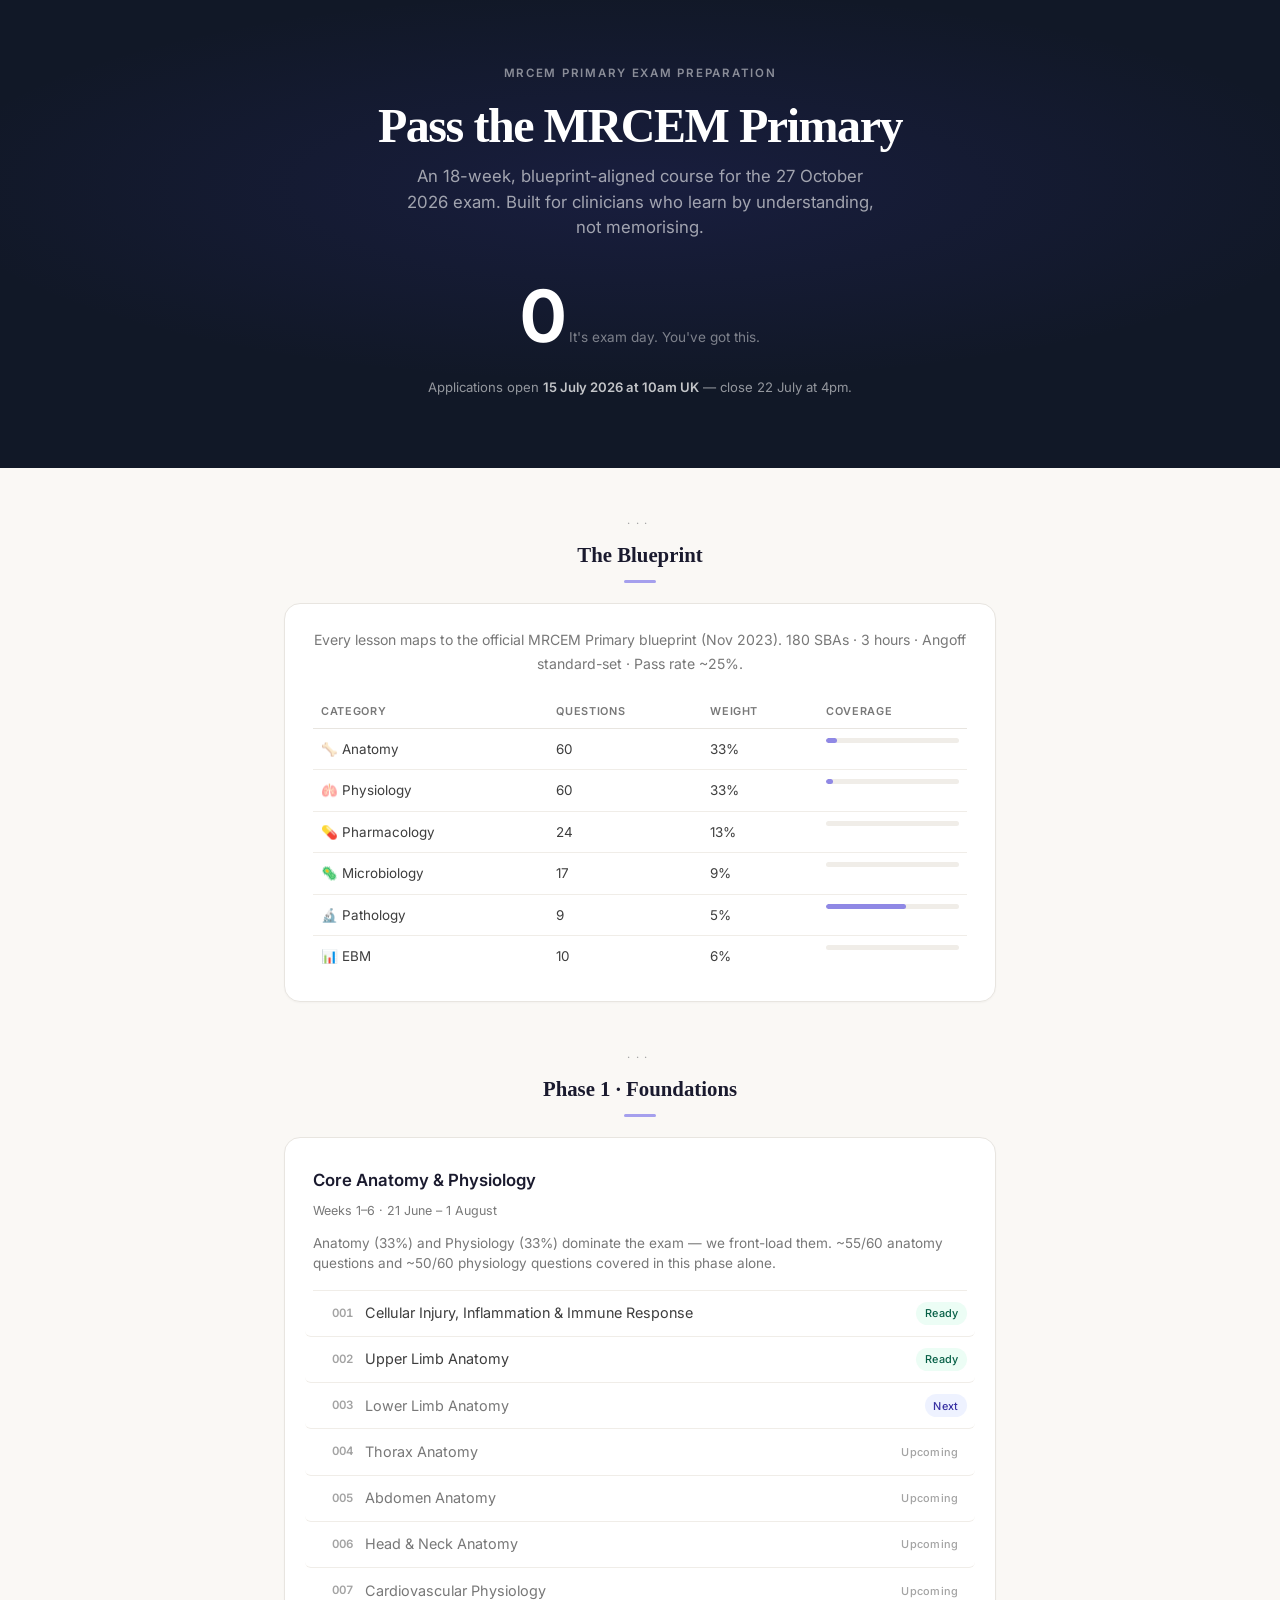
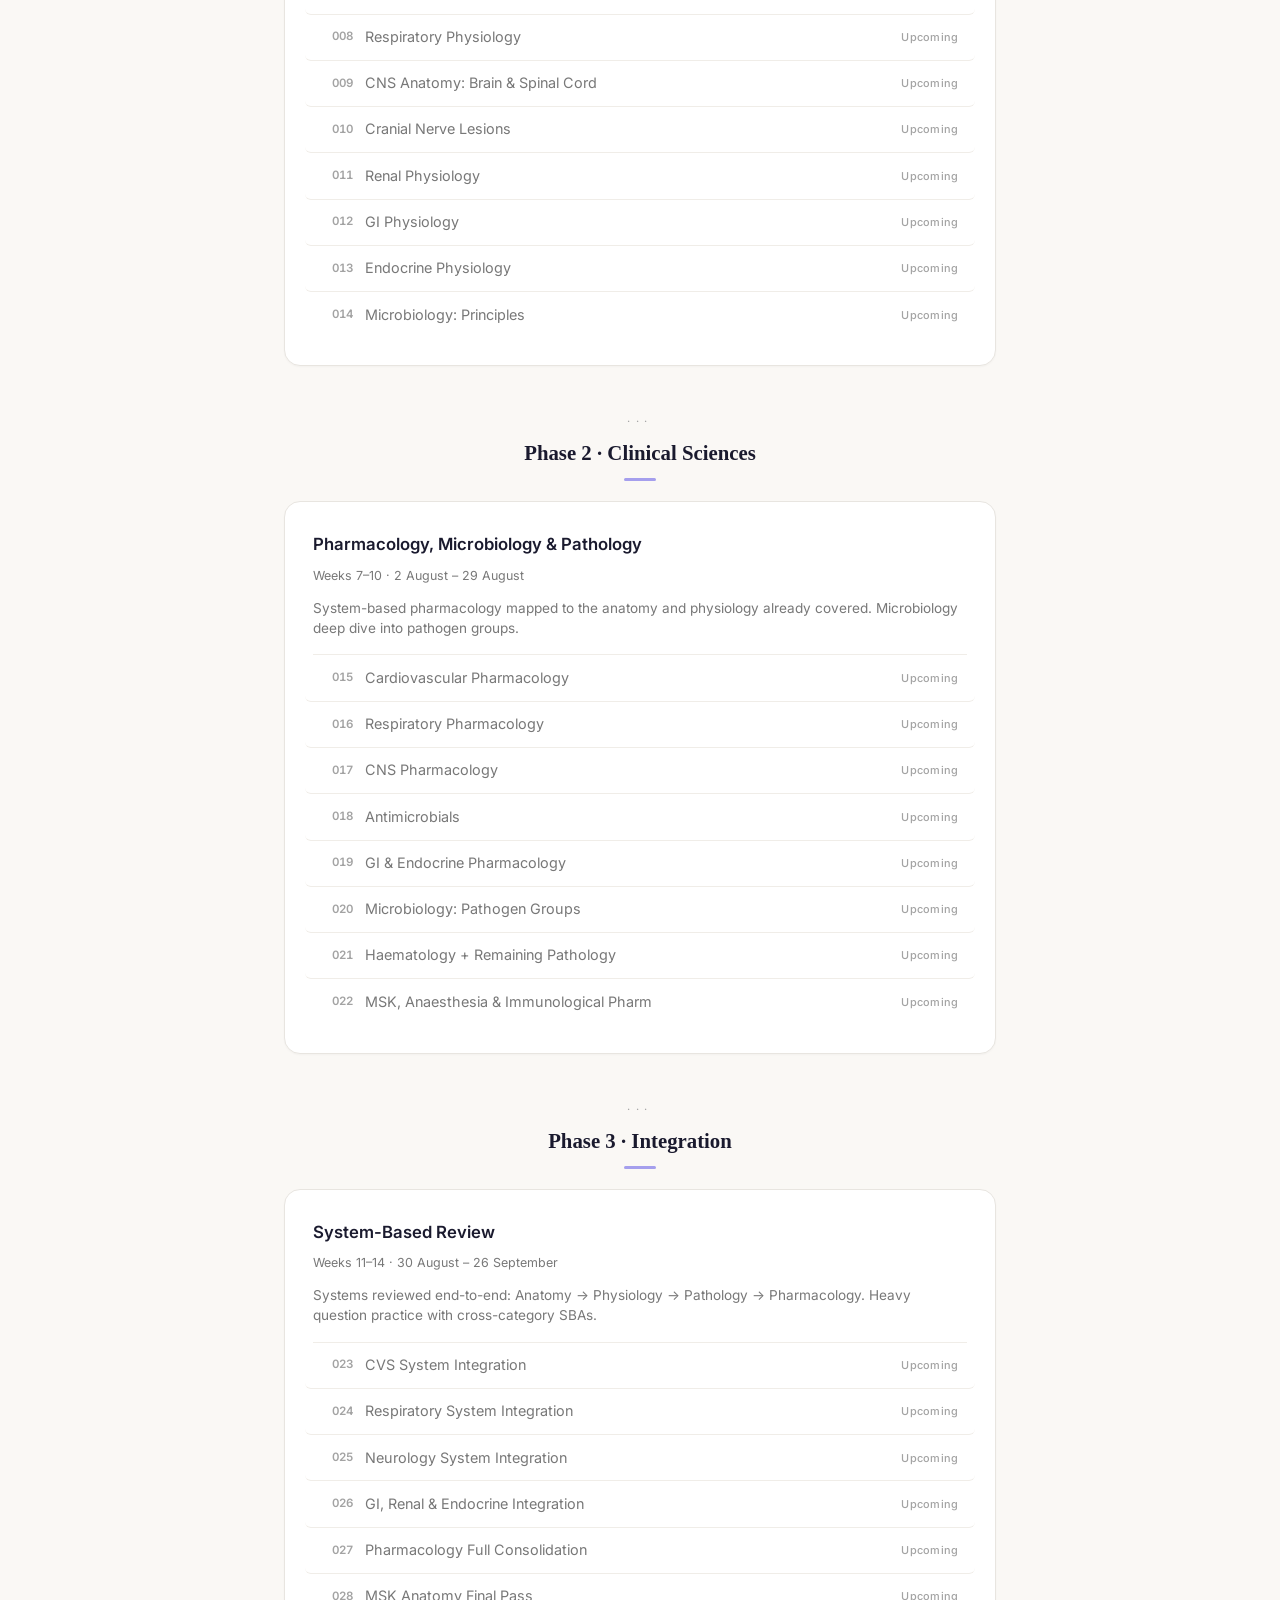
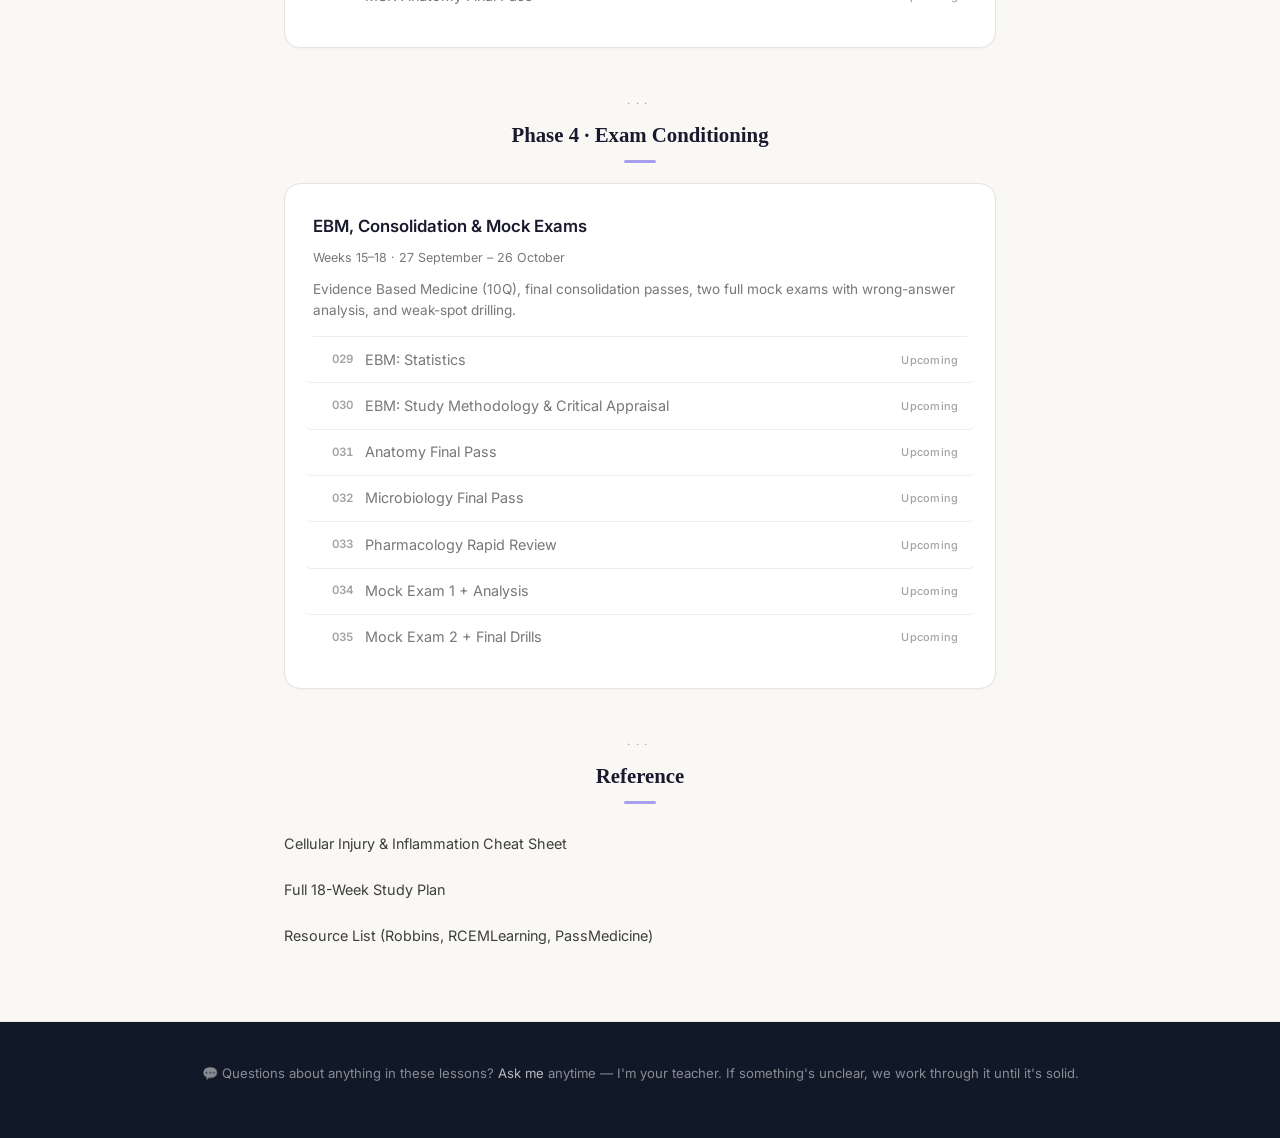
==== commit a7a69e6e: "design: complete rebuild — every.to/Notion magazine aesthetic Dark hero with radial glow, warm paper" ====
--- a/index.html
+++ b/index.html
@@ -4,169 +4,252 @@
 <meta charset="UTF-8">
 <meta name="viewport" content="width=device-width, initial-scale=1.0">
 <title>MRCEM Primary — Exam Preparation Course</title>
+<link rel="preconnect" href="https://fonts.googleapis.com">
+<link rel="preconnect" href="https://fonts.gstatic.com" crossorigin>
+<link href="https://fonts.googleapis.com/css2?family=Inter:wght@400;500;600;700&display=swap" rel="stylesheet">
 <link rel="stylesheet" href="assets/style.css">
 <style>
-  /* ── Index-specific styles ─────────────────────────── */
-  .course-hero { text-align: center; padding: 3rem 0 1.5rem; }
-  .course-hero h1 { font-size: 2.6rem; margin-bottom: 0.35rem; letter-spacing: -0.02em; }
-  .course-hero .subtitle { font-family: system-ui, -apple-system, "Segoe UI", Roboto, sans-serif; font-size: 1.05rem; color: var(--text-muted); }
-
-  /* Countdown — minimal, elegant */
-  .countdown {
+  /* ── Dark Hero ──────────────────────────────────── */
+  .hero {
+    background: var(--dark);
+    color: #fff;
+    margin: 0 calc(-50vw + 50%);
+    padding: 4rem 1.5rem 3.5rem;
+    text-align: center;
+    position: relative;
+    overflow: hidden;
+  }
+  .hero::after {
+    content: "";
+    position: absolute;
+    inset: 0;
+    background: radial-gradient(ellipse 80% 60% at 50% 40%, rgba(79,70,229,0.12) 0%, transparent 70%);
+    pointer-events: none;
+  }
+  .hero-inner {
+    max-width: 640px;
+    margin: 0 auto;
+    position: relative;
+    z-index: 1;
+  }
+  .hero .kicker {
+    font-family: "Inter", system-ui, sans-serif;
+    font-size: 0.72rem;
+    font-weight: 600;
+    text-transform: uppercase;
+    letter-spacing: 0.15em;
+    color: rgba(255,255,255,0.5);
+    margin-bottom: 1rem;
+  }
+  .hero h1 {
+    font-size: 3rem;
+    font-weight: 700;
+    line-height: 1.1;
+    color: #fff;
+    letter-spacing: -0.03em;
+    margin: 0 0 0.75rem;
+  }
+  .hero .subtitle {
+    font-family: "Inter", system-ui, sans-serif;
+    font-size: 1.05rem;
+    color: rgba(255,255,255,0.6);
+    line-height: 1.5;
+    max-width: 480px;
+    margin: 0 auto;
+  }
+
+  /* ── Hero Countdown ─────────────────────────────── */
+  .hero-countdown {
     display: flex;
     align-items: baseline;
     justify-content: center;
-    gap: 0.4rem;
-    margin: 2.5rem 0;
-    font-family: system-ui, -apple-system, "Segoe UI", Roboto, sans-serif;
-  }
-  .countdown .days {
-    font-size: 4rem;
+    gap: 0.3rem;
+    margin-top: 2.5rem;
+  }
+  .hero-countdown .days {
+    font-family: "Inter", system-ui, sans-serif;
+    font-size: 4.5rem;
     font-weight: 700;
     line-height: 1;
-    color: var(--text);
+    color: #fff;
     letter-spacing: -0.03em;
     font-feature-settings: "tnum";
-    animation: countPulse 8s ease-in-out infinite;
-  }
-  .countdown .label {
-    font-size: 0.9rem;
-    color: var(--text-muted);
-    padding-bottom: 0.3rem;
-  }
-  @keyframes countPulse {
-    0%, 100% { color: var(--text); }
-    50% { color: var(--accent); }
-  }
-
-  /* Application deadline — subtle */
-  .deadline-banner {
-    background: var(--warning-bg);
-    border: 1px solid #fcd34d;
-    border-radius: var(--radius-md);
-    padding: 0.9rem 1.25rem;
-    margin: 0 0 2.5rem;
-    font-family: system-ui, -apple-system, "Segoe UI", Roboto, sans-serif;
-    font-size: 0.88rem;
-    color: #92400e;
+  }
+  .hero-countdown .label {
+    font-family: "Inter", system-ui, sans-serif;
+    font-size: 0.85rem;
+    color: rgba(255,255,255,0.45);
+    padding-bottom: 0.2rem;
+  }
+
+  /* ── Application Banner ─────────────────────────── */
+  .app-banner {
+    font-family: "Inter", system-ui, sans-serif;
+    font-size: 0.82rem;
+    color: rgba(255,255,255,0.55);
+    margin-top: 1.5rem;
+  }
+  .app-banner strong { color: rgba(255,255,255,0.75); }
+
+  /* ── Content sections (below hero) ──────────────── */
+  .content-wrap {
+    max-width: 760px;
+    margin: 0 auto;
+    padding: 0 1.5rem;
+  }
+
+  /* ── Section headings ───────────────────────────── */
+  .section-heading {
+    font-size: 1.3rem;
+    font-weight: 600;
+    color: var(--text-heading);
+    margin: 3rem 0 1.25rem;
     text-align: center;
-  }
-  .deadline-banner strong { color: #92400e; }
-
-  /* Blueprint summary card */
-  .blueprint-summary {
+    position: relative;
+  }
+  .section-heading::after {
+    content: "";
+    display: block;
+    width: 32px;
+    height: 3px;
+    background: var(--accent);
+    margin: 0.75rem auto 0;
+    border-radius: 2px;
+    opacity: 0.5;
+  }
+
+  /* ── Blueprint Card ─────────────────────────────── */
+  .blueprint-card {
     background: var(--surface);
     border: 1px solid var(--border);
     border-radius: var(--radius-lg);
-    padding: 1.5rem;
-    margin: 1.25rem 0 2rem;
-    font-family: system-ui, -apple-system, "Segoe UI", Roboto, sans-serif;
-    font-size: 0.9rem;
+    padding: 1.5rem 1.75rem;
+    margin-bottom: 2.5rem;
     box-shadow: var(--shadow-sm);
-  }
-  .blueprint-summary > p { margin-bottom: 1rem; color: var(--text-muted); }
-  .blueprint-summary table { margin: 0; }
-  .blueprint-summary th {
-    font-size: 0.72rem;
-    padding: 0.4rem 0.5rem 0.5rem;
+    font-family: "Inter", system-ui, sans-serif;
+  }
+  .blueprint-card > p {
+    font-size: 0.88rem;
+    color: var(--text-muted);
+    margin-bottom: 1.25rem;
+    text-align: center;
+  }
+  .blueprint-card table { border: none; margin: 0; }
+  .blueprint-card th {
+    font-size: 0.68rem;
+    padding: 0.35rem 0.5rem 0.5rem;
     background: transparent;
     border-bottom: 1px solid var(--border);
   }
-  .blueprint-summary td {
-    padding: 0.5rem 0.5rem;
-    font-size: 0.85rem;
-  }
-  .blueprint-summary tr:hover { background: #f9fafb; cursor: default; }
+  .blueprint-card td {
+    padding: 0.55rem 0.5rem;
+    font-size: 0.84rem;
+  }
+  .blueprint-card tr:hover { background: #fafaf9; }
   .blueprint-bar {
     height: 5px;
     border-radius: 3px;
     background: var(--border-light);
     overflow: hidden;
-    min-width: 80px;
+    min-width: 60px;
   }
   .blueprint-bar-fill {
     height: 100%;
     border-radius: 3px;
     background: var(--accent);
-    transition: width 0.6s ease;
-  }
-
-  /* Phase cards */
+    opacity: 0.6;
+  }
+
+  /* ── Phase Cards ────────────────────────────────── */
   .phase-card {
     background: var(--surface);
     border: 1px solid var(--border);
     border-radius: var(--radius-lg);
-    padding: 1.5rem;
+    padding: 1.75rem;
     margin: 1.25rem 0;
     box-shadow: var(--shadow-sm);
-    transition: box-shadow 0.2s ease, transform 0.15s ease, border-color 0.2s ease;
+    transition: box-shadow 0.3s ease, transform 0.2s ease;
   }
   .phase-card:hover {
     box-shadow: var(--shadow-md);
-    transform: translateY(-1px);
-    border-color: #d1d5db;
+    transform: translateY(-2px);
   }
   .phase-card h3 {
-    margin-top: 0;
-    font-family: system-ui, -apple-system, "Segoe UI", Roboto, sans-serif;
+    font-family: "Inter", system-ui, sans-serif;
+    font-size: 1.05rem;
     font-weight: 600;
-    font-size: 1.1rem;
+    color: var(--text-heading);
+    margin: 0 0 0.5rem;
   }
   .phase-card .dates {
-    font-family: system-ui, -apple-system, "Segoe UI", Roboto, sans-serif;
-    font-size: 0.82rem;
+    font-family: "Inter", system-ui, sans-serif;
+    font-size: 0.78rem;
     color: var(--text-muted);
     margin-bottom: 0.75rem;
   }
   .phase-card > p {
-    font-size: 0.9rem;
+    font-family: "Inter", system-ui, sans-serif;
+    font-size: 0.85rem;
     color: var(--text-muted);
     margin-bottom: 1rem;
-  }
-
-  /* Lesson list */
-  .lesson-list { list-style: none; margin: 0; padding: 0; }
+    line-height: 1.5;
+  }
+
+  /* ── Lesson List ────────────────────────────────── */
+  .lesson-list {
+    list-style: none;
+    margin: 0;
+    padding: 0;
+    border-top: 1px solid var(--border-light);
+  }
   .lesson-list li {
     display: flex;
     align-items: center;
     gap: 0.75rem;
-    padding: 0.6rem 0.5rem;
-    border-radius: var(--radius-sm);
+    padding: 0.65rem 0.5rem;
+    border-bottom: 1px solid var(--border-light);
     transition: background 0.15s ease;
     margin: 0 -0.5rem;
-  }
-  .lesson-list li:hover { background: #f9fafb; }
+    border-radius: var(--radius-sm);
+  }
+  .lesson-list li:last-child { border-bottom: none; }
+  .lesson-list li:hover { background: #fafaf9; }
   .lesson-list .num {
-    font-family: system-ui, -apple-system, "Segoe UI", Roboto, sans-serif;
-    font-size: 0.75rem;
+    font-family: "Inter", system-ui, sans-serif;
+    font-size: 0.72rem;
     font-weight: 600;
-    color: var(--accent);
-    min-width: 2.75rem;
+    color: var(--text-subtle);
+    min-width: 2.5rem;
     font-feature-settings: "tnum";
-  }
-  .lesson-list .title { flex: 1; font-size: 0.93rem; }
+    text-align: right;
+  }
+  .lesson-list .title {
+    flex: 1;
+    font-size: 0.9rem;
+    font-family: "Inter", system-ui, sans-serif;
+  }
   .lesson-list a {
     color: var(--text);
-    background: none;
-    padding-bottom: 0;
-  }
-  .lesson-list a:hover { color: var(--accent); background-size: 0 0; }
-
-  /* Status badges */
+    transition: color 0.15s ease;
+  }
+  .lesson-list a:hover { color: var(--accent); }
+  .lesson-list .no-link { color: var(--text-muted); }
+
+  /* ── Status Badges (Linear-inspired) ────────────── */
   .status {
-    font-family: system-ui, -apple-system, "Segoe UI", Roboto, sans-serif;
-    font-size: 0.7rem;
+    font-family: "Inter", system-ui, sans-serif;
+    font-size: 0.68rem;
     font-weight: 500;
-    padding: 0.15rem 0.6rem;
+    padding: 0.15rem 0.55rem;
     border-radius: 100px;
     white-space: nowrap;
-    transition: transform 0.15s ease;
-  }
-  .status:hover { transform: scale(1.05); }
+    letter-spacing: 0.02em;
+  }
   .status.ready { background: var(--success-bg); color: #065f46; }
-  .status.upcoming { background: #f3f4f6; color: var(--text-muted); }
-
-  /* Reference section */
+  .status.next { background: var(--accent-light); color: #3730a3; }
+  .status.upcoming { color: var(--text-subtle); }
+
+  /* ── Reference List ─────────────────────────────── */
   .ref-list {
     list-style: none;
     margin: 0;
@@ -174,157 +257,188 @@
   }
   .ref-list li {
     padding: 0.5rem 0;
-  }
-  .ref-list a {
-    color: var(--text);
-    font-size: 0.93rem;
-    background: none;
-    padding-bottom: 0;
-  }
-  .ref-list a:hover { color: var(--accent); background-size: 0 0; }
+    font-family: "Inter", system-ui, sans-serif;
+    font-size: 0.9rem;
+  }
+  .ref-list a { color: var(--text); }
+  .ref-list a:hover { color: var(--accent); }
+
+  /* ── Dark Footer ────────────────────────────────── */
+  .site-footer {
+    background: var(--dark);
+    color: rgba(255,255,255,0.5);
+    font-family: "Inter", system-ui, sans-serif;
+    font-size: 0.82rem;
+    text-align: center;
+    padding: 2.5rem 1.5rem;
+    margin: 4rem calc(-50vw + 50%) 0;
+  }
+  .site-footer a { color: rgba(255,255,255,0.7); }
+  .site-footer a:hover { color: #fff; }
+
+  /* ── Responsive ─────────────────────────────────── */
+  @media (max-width: 640px) {
+    .hero { padding: 3rem 1.25rem 2.5rem; }
+    .hero h1 { font-size: 2.2rem; }
+    .hero-countdown .days { font-size: 3.5rem; }
+    .content-wrap { padding: 0 1rem; }
+    .blueprint-card { padding: 1.25rem; }
+    .phase-card { padding: 1.25rem; }
+  }
 </style>
 </head>
 <body>
-<div class="lesson-container">
-
-<header class="course-hero">
-  <p class="lesson-number">MRCEM Primary Exam Preparation</p>
-  <h1>Pass the MRCEM Primary</h1>
-  <p class="subtitle">18-week blueprint-aligned course for the 27 October 2026 exam</p>
+
+<!-- ═══ Dark Hero ════════════════════════════════════════════════ -->
+<header class="hero">
+  <div class="hero-inner">
+    <p class="kicker">MRCEM Primary Exam Preparation</p>
+    <h1>Pass the MRCEM Primary</h1>
+    <p class="subtitle">An 18-week, blueprint-aligned course for the 27 October 2026 exam. Built for clinicians who learn by understanding, not memorising.</p>
+    <div class="hero-countdown">
+      <span class="days" id="countdown-days">—</span>
+      <span class="label" id="countdown-label">days until the exam</span>
+    </div>
+    <p class="app-banner">Applications open <strong>15 July 2026 at 10am UK</strong> — close 22 July at 4pm.</p>
+  </div>
 </header>
 
-<div class="countdown">
-  <div class="days" id="countdown-days">—</div>
-  <div class="label" id="countdown-label">days until the exam</div>
-</div>
-
-<div class="deadline-banner">
-  ⚠️ <strong>Applications open 15 July 2026 at 10am UK</strong> — close 22 July at 4pm.
-</div>
-
-<section>
-<h2>The Blueprint</h2>
-<div class="blueprint-summary">
-  <p>Every lesson maps to the <strong>official MRCEM Primary blueprint</strong> (Nov 2023). 180 SBAs, 3 hours, Angoff standard-set. Pass rate ~25%.</p>
-  <table>
-    <tr><th>Category</th><th>Questions</th><th>Weight</th><th>Coverage</th></tr>
-    <tr>
-      <td>🦴 Anatomy</td><td>60</td><td>33%</td>
-      <td><div class="blueprint-bar"><div class="blueprint-bar-fill" style="width: 8%"></div></div></td>
-    </tr>
-    <tr>
-      <td>🫁 Physiology</td><td>60</td><td>33%</td>
-      <td><div class="blueprint-bar"><div class="blueprint-bar-fill" style="width: 5%"></div></div></td>
-    </tr>
-    <tr>
-      <td>💊 Pharmacology</td><td>24</td><td>13%</td>
-      <td><div class="blueprint-bar"><div class="blueprint-bar-fill" style="width: 0%"></div></div></td>
-    </tr>
-    <tr>
-      <td>🦠 Microbiology</td><td>17</td><td>9%</td>
-      <td><div class="blueprint-bar"><div class="blueprint-bar-fill" style="width: 0%"></div></div></td>
-    </tr>
-    <tr>
-      <td>🔬 Pathology</td><td>9</td><td>5%</td>
-      <td><div class="blueprint-bar"><div class="blueprint-bar-fill" style="width: 60%"></div></div></td>
-    </tr>
-    <tr>
-      <td>📊 EBM</td><td>10</td><td>6%</td>
-      <td><div class="blueprint-bar"><div class="blueprint-bar-fill" style="width: 0%"></div></div></td>
-    </tr>
-  </table>
-</div>
-</section>
-
-<section>
-<h2>Phase 1: Foundations + Core Anatomy/Physiology</h2>
-<div class="phase-card">
-  <p class="dates">Weeks 1–6 · 21 June – 1 August</p>
-  <p>Anatomy (33%) and Physiology (33%) dominate. We cover ~55/60 anatomy questions and ~50/60 physiology questions in this phase.</p>
-  <ul class="lesson-list">
-    <li><span class="num">0001</span><span class="title"><a href="lessons/0001-cellular-injury-inflammation.html">Cellular Injury, Inflammation &amp; Immune Response</a></span><span class="status ready">ready</span></li>
-    <li><span class="num">0002</span><span class="title"><a href="lessons/0002-upper-limb-anatomy.html">Upper Limb Anatomy</a></span><span class="status ready">ready</span></li>
-    <li><span class="num">0003</span><span class="title">Lower Limb Anatomy</span><span class="status upcoming">next</span></li>
-    <li><span class="num">0004</span><span class="title">Thorax Anatomy</span><span class="status upcoming">upcoming</span></li>
-    <li><span class="num">0005</span><span class="title">Abdomen Anatomy</span><span class="status upcoming">upcoming</span></li>
-    <li><span class="num">0006</span><span class="title">Head &amp; Neck Anatomy</span><span class="status upcoming">upcoming</span></li>
-    <li><span class="num">0007</span><span class="title">Cardiovascular Physiology</span><span class="status upcoming">upcoming</span></li>
-    <li><span class="num">0008</span><span class="title">Respiratory Physiology</span><span class="status upcoming">upcoming</span></li>
-    <li><span class="num">0009</span><span class="title">CNS Anatomy: Brain &amp; Spinal Cord</span><span class="status upcoming">upcoming</span></li>
-    <li><span class="num">0010</span><span class="title">Cranial Nerve Lesions</span><span class="status upcoming">upcoming</span></li>
-    <li><span class="num">0011</span><span class="title">Renal Physiology</span><span class="status upcoming">upcoming</span></li>
-    <li><span class="num">0012</span><span class="title">GI Physiology</span><span class="status upcoming">upcoming</span></li>
-    <li><span class="num">0013</span><span class="title">Endocrine Physiology</span><span class="status upcoming">upcoming</span></li>
-    <li><span class="num">0014</span><span class="title">Microbiology: Principles</span><span class="status upcoming">upcoming</span></li>
+<div class="content-wrap">
+
+<!-- ═══ Blueprint ═════════════════════════════════════════════════ -->
+<section>
+  <h2 class="section-heading">The Blueprint</h2>
+  <div class="blueprint-card">
+    <p>Every lesson maps to the official MRCEM Primary blueprint (Nov 2023). 180 SBAs · 3 hours · Angoff standard-set · Pass rate ~25%.</p>
+    <table>
+      <tr><th>Category</th><th>Questions</th><th>Weight</th><th>Coverage</th></tr>
+      <tr>
+        <td>🦴 Anatomy</td><td>60</td><td>33%</td>
+        <td><div class="blueprint-bar"><div class="blueprint-bar-fill" style="width:8%"></div></div></td>
+      </tr>
+      <tr>
+        <td>🫁 Physiology</td><td>60</td><td>33%</td>
+        <td><div class="blueprint-bar"><div class="blueprint-bar-fill" style="width:5%"></div></div></td>
+      </tr>
+      <tr>
+        <td>💊 Pharmacology</td><td>24</td><td>13%</td>
+        <td><div class="blueprint-bar"><div class="blueprint-bar-fill" style="width:0%"></div></div></td>
+      </tr>
+      <tr>
+        <td>🦠 Microbiology</td><td>17</td><td>9%</td>
+        <td><div class="blueprint-bar"><div class="blueprint-bar-fill" style="width:0%"></div></div></td>
+      </tr>
+      <tr>
+        <td>🔬 Pathology</td><td>9</td><td>5%</td>
+        <td><div class="blueprint-bar"><div class="blueprint-bar-fill" style="width:60%"></div></div></td>
+      </tr>
+      <tr>
+        <td>📊 EBM</td><td>10</td><td>6%</td>
+        <td><div class="blueprint-bar"><div class="blueprint-bar-fill" style="width:0%"></div></div></td>
+      </tr>
+    </table>
+  </div>
+</section>
+
+<!-- ═══ Phase 1 ═══════════════════════════════════════════════════ -->
+<section>
+  <h2 class="section-heading">Phase 1 · Foundations</h2>
+  <div class="phase-card">
+    <h3>Core Anatomy &amp; Physiology</h3>
+    <p class="dates">Weeks 1–6 · 21 June – 1 August</p>
+    <p>Anatomy (33%) and Physiology (33%) dominate the exam — we front-load them. ~55/60 anatomy questions and ~50/60 physiology questions covered in this phase alone.</p>
+    <ul class="lesson-list">
+      <li><span class="num">001</span><span class="title"><a href="lessons/0001-cellular-injury-inflammation.html">Cellular Injury, Inflammation &amp; Immune Response</a></span><span class="status ready">Ready</span></li>
+      <li><span class="num">002</span><span class="title"><a href="lessons/0002-upper-limb-anatomy.html">Upper Limb Anatomy</a></span><span class="status ready">Ready</span></li>
+      <li><span class="num">003</span><span class="title"><span class="no-link">Lower Limb Anatomy</span></span><span class="status next">Next</span></li>
+      <li><span class="num">004</span><span class="title"><span class="no-link">Thorax Anatomy</span></span><span class="status upcoming">Upcoming</span></li>
+      <li><span class="num">005</span><span class="title"><span class="no-link">Abdomen Anatomy</span></span><span class="status upcoming">Upcoming</span></li>
+      <li><span class="num">006</span><span class="title"><span class="no-link">Head &amp; Neck Anatomy</span></span><span class="status upcoming">Upcoming</span></li>
+      <li><span class="num">007</span><span class="title"><span class="no-link">Cardiovascular Physiology</span></span><span class="status upcoming">Upcoming</span></li>
+      <li><span class="num">008</span><span class="title"><span class="no-link">Respiratory Physiology</span></span><span class="status upcoming">Upcoming</span></li>
+      <li><span class="num">009</span><span class="title"><span class="no-link">CNS Anatomy: Brain &amp; Spinal Cord</span></span><span class="status upcoming">Upcoming</span></li>
+      <li><span class="num">010</span><span class="title"><span class="no-link">Cranial Nerve Lesions</span></span><span class="status upcoming">Upcoming</span></li>
+      <li><span class="num">011</span><span class="title"><span class="no-link">Renal Physiology</span></span><span class="status upcoming">Upcoming</span></li>
+      <li><span class="num">012</span><span class="title"><span class="no-link">GI Physiology</span></span><span class="status upcoming">Upcoming</span></li>
+      <li><span class="num">013</span><span class="title"><span class="no-link">Endocrine Physiology</span></span><span class="status upcoming">Upcoming</span></li>
+      <li><span class="num">014</span><span class="title"><span class="no-link">Microbiology: Principles</span></span><span class="status upcoming">Upcoming</span></li>
+    </ul>
+  </div>
+</section>
+
+<!-- ═══ Phase 2 ═══════════════════════════════════════════════════ -->
+<section>
+  <h2 class="section-heading">Phase 2 · Clinical Sciences</h2>
+  <div class="phase-card">
+    <h3>Pharmacology, Microbiology &amp; Pathology</h3>
+    <p class="dates">Weeks 7–10 · 2 August – 29 August</p>
+    <p>System-based pharmacology mapped to the anatomy and physiology already covered. Microbiology deep dive into pathogen groups.</p>
+    <ul class="lesson-list">
+      <li><span class="num">015</span><span class="title"><span class="no-link">Cardiovascular Pharmacology</span></span><span class="status upcoming">Upcoming</span></li>
+      <li><span class="num">016</span><span class="title"><span class="no-link">Respiratory Pharmacology</span></span><span class="status upcoming">Upcoming</span></li>
+      <li><span class="num">017</span><span class="title"><span class="no-link">CNS Pharmacology</span></span><span class="status upcoming">Upcoming</span></li>
+      <li><span class="num">018</span><span class="title"><span class="no-link">Antimicrobials</span></span><span class="status upcoming">Upcoming</span></li>
+      <li><span class="num">019</span><span class="title"><span class="no-link">GI &amp; Endocrine Pharmacology</span></span><span class="status upcoming">Upcoming</span></li>
+      <li><span class="num">020</span><span class="title"><span class="no-link">Microbiology: Pathogen Groups</span></span><span class="status upcoming">Upcoming</span></li>
+      <li><span class="num">021</span><span class="title"><span class="no-link">Haematology + Remaining Pathology</span></span><span class="status upcoming">Upcoming</span></li>
+      <li><span class="num">022</span><span class="title"><span class="no-link">MSK, Anaesthesia &amp; Immunological Pharm</span></span><span class="status upcoming">Upcoming</span></li>
+    </ul>
+  </div>
+</section>
+
+<!-- ═══ Phase 3 ═══════════════════════════════════════════════════ -->
+<section>
+  <h2 class="section-heading">Phase 3 · Integration</h2>
+  <div class="phase-card">
+    <h3>System-Based Review</h3>
+    <p class="dates">Weeks 11–14 · 30 August – 26 September</p>
+    <p>Systems reviewed end-to-end: Anatomy → Physiology → Pathology → Pharmacology. Heavy question practice with cross-category SBAs.</p>
+    <ul class="lesson-list">
+      <li><span class="num">023</span><span class="title"><span class="no-link">CVS System Integration</span></span><span class="status upcoming">Upcoming</span></li>
+      <li><span class="num">024</span><span class="title"><span class="no-link">Respiratory System Integration</span></span><span class="status upcoming">Upcoming</span></li>
+      <li><span class="num">025</span><span class="title"><span class="no-link">Neurology System Integration</span></span><span class="status upcoming">Upcoming</span></li>
+      <li><span class="num">026</span><span class="title"><span class="no-link">GI, Renal &amp; Endocrine Integration</span></span><span class="status upcoming">Upcoming</span></li>
+      <li><span class="num">027</span><span class="title"><span class="no-link">Pharmacology Full Consolidation</span></span><span class="status upcoming">Upcoming</span></li>
+      <li><span class="num">028</span><span class="title"><span class="no-link">MSK Anatomy Final Pass</span></span><span class="status upcoming">Upcoming</span></li>
+    </ul>
+  </div>
+</section>
+
+<!-- ═══ Phase 4 ═══════════════════════════════════════════════════ -->
+<section>
+  <h2 class="section-heading">Phase 4 · Exam Conditioning</h2>
+  <div class="phase-card">
+    <h3>EBM, Consolidation &amp; Mock Exams</h3>
+    <p class="dates">Weeks 15–18 · 27 September – 26 October</p>
+    <p>Evidence Based Medicine (10Q), final consolidation passes, two full mock exams with wrong-answer analysis, and weak-spot drilling.</p>
+    <ul class="lesson-list">
+      <li><span class="num">029</span><span class="title"><span class="no-link">EBM: Statistics</span></span><span class="status upcoming">Upcoming</span></li>
+      <li><span class="num">030</span><span class="title"><span class="no-link">EBM: Study Methodology &amp; Critical Appraisal</span></span><span class="status upcoming">Upcoming</span></li>
+      <li><span class="num">031</span><span class="title"><span class="no-link">Anatomy Final Pass</span></span><span class="status upcoming">Upcoming</span></li>
+      <li><span class="num">032</span><span class="title"><span class="no-link">Microbiology Final Pass</span></span><span class="status upcoming">Upcoming</span></li>
+      <li><span class="num">033</span><span class="title"><span class="no-link">Pharmacology Rapid Review</span></span><span class="status upcoming">Upcoming</span></li>
+      <li><span class="num">034</span><span class="title"><span class="no-link">Mock Exam 1 + Analysis</span></span><span class="status upcoming">Upcoming</span></li>
+      <li><span class="num">035</span><span class="title"><span class="no-link">Mock Exam 2 + Final Drills</span></span><span class="status upcoming">Upcoming</span></li>
+    </ul>
+  </div>
+</section>
+
+<!-- ═══ Reference ═════════════════════════════════════════════════ -->
+<section>
+  <h2 class="section-heading">Reference</h2>
+  <ul class="ref-list">
+    <li><a href="reference/cellular-injury-cheatsheet.html">Cellular Injury &amp; Inflammation Cheat Sheet</a></li>
+    <li><a href="PLAN.md">Full 18-Week Study Plan</a></li>
+    <li><a href="RESOURCES.md">Resource List (Robbins, RCEMLearning, PassMedicine)</a></li>
   </ul>
-</div>
-</section>
-
-<section>
-<h2>Phase 2: Pharmacology + Microbiology + Pathology</h2>
-<div class="phase-card">
-  <p class="dates">Weeks 7–10 · 2 August – 29 August</p>
-  <p>System-based pharmacology mapped to anatomy/physiology already covered. Microbiology deep dive.</p>
-  <ul class="lesson-list">
-    <li><span class="num">0015</span><span class="title">Cardiovascular Pharmacology</span><span class="status upcoming">upcoming</span></li>
-    <li><span class="num">0016</span><span class="title">Respiratory Pharmacology</span><span class="status upcoming">upcoming</span></li>
-    <li><span class="num">0017</span><span class="title">CNS Pharmacology</span><span class="status upcoming">upcoming</span></li>
-    <li><span class="num">0018</span><span class="title">Antimicrobials: Pharmacology &amp; Microbiology</span><span class="status upcoming">upcoming</span></li>
-    <li><span class="num">0019</span><span class="title">GI &amp; Endocrine Pharmacology</span><span class="status upcoming">upcoming</span></li>
-    <li><span class="num">0020</span><span class="title">Microbiology: Pathogen Groups</span><span class="status upcoming">upcoming</span></li>
-    <li><span class="num">0021</span><span class="title">Haematology + Remaining Pathology</span><span class="status upcoming">upcoming</span></li>
-    <li><span class="num">0022</span><span class="title">MSK, Anaesthesia &amp; Immunological Pharmacology</span><span class="status upcoming">upcoming</span></li>
-  </ul>
-</div>
-</section>
-
-<section>
-<h2>Phase 3: System Integration</h2>
-<div class="phase-card">
-  <p class="dates">Weeks 11–14 · 30 August – 26 September</p>
-  <p>System-based review integrating Anatomy → Physiology → Pathology → Pharmacology. Heavy question practice.</p>
-  <ul class="lesson-list">
-    <li><span class="num">0023</span><span class="title">CVS System Integration</span><span class="status upcoming">upcoming</span></li>
-    <li><span class="num">0024</span><span class="title">Respiratory System Integration</span><span class="status upcoming">upcoming</span></li>
-    <li><span class="num">0025</span><span class="title">Neurology System Integration</span><span class="status upcoming">upcoming</span></li>
-    <li><span class="num">0026</span><span class="title">GI, Renal &amp; Endocrine Integration</span><span class="status upcoming">upcoming</span></li>
-    <li><span class="num">0027</span><span class="title">Pharmacology Full Consolidation</span><span class="status upcoming">upcoming</span></li>
-    <li><span class="num">0028</span><span class="title">MSK Anatomy Final Pass</span><span class="status upcoming">upcoming</span></li>
-  </ul>
-</div>
-</section>
-
-<section>
-<h2>Phase 4: EBM + Consolidation + Mock Exams</h2>
-<div class="phase-card">
-  <p class="dates">Weeks 15–18 · 27 September – 26 October</p>
-  <p>Evidence Based Medicine (10Q), final consolidation, full mock exams, weak-spot drilling.</p>
-  <ul class="lesson-list">
-    <li><span class="num">0029</span><span class="title">EBM: Statistics</span><span class="status upcoming">upcoming</span></li>
-    <li><span class="num">0030</span><span class="title">EBM: Study Methodology &amp; Critical Appraisal</span><span class="status upcoming">upcoming</span></li>
-    <li><span class="num">0031</span><span class="title">Anatomy Final Pass</span><span class="status upcoming">upcoming</span></li>
-    <li><span class="num">0032</span><span class="title">Microbiology Final Pass</span><span class="status upcoming">upcoming</span></li>
-    <li><span class="num">0033</span><span class="title">Pharmacology Rapid Review</span><span class="status upcoming">upcoming</span></li>
-    <li><span class="num">0034</span><span class="title">Mock Exam 1 + Analysis</span><span class="status upcoming">upcoming</span></li>
-    <li><span class="num">0035</span><span class="title">Mock Exam 2 + Final Drills</span><span class="status upcoming">upcoming</span></li>
-  </ul>
-</div>
-</section>
-
-<section>
-<h2>Reference Materials</h2>
-<ul class="ref-list">
-  <li><a href="reference/cellular-injury-cheatsheet.html">Cellular Injury &amp; Inflammation Cheat Sheet</a> — print-friendly quick reference</li>
-  <li><a href="PLAN.md">Full 18-Week Blueprint-Aligned Plan</a></li>
-  <li><a href="RESOURCES.md">Resource List (Robbins, RCEMLearning, PassMedicine)</a></li>
-</ul>
-</section>
-
-<footer>
-  <p>💬 Each lesson page includes a reminder: ask follow-up questions anytime. I'm your teacher — if something's unclear, we work through it until it's solid.</p>
+</section>
+
+</div><!-- /content-wrap -->
+
+<!-- ═══ Dark Footer ══════════════════════════════════════════════ -->
+<footer class="site-footer">
+  <p>💬 Questions about anything in these lessons? <a href="#">Ask me</a> anytime — I'm your teacher. If something's unclear, we work through it until it's solid.</p>
 </footer>
-
-</div>
 
 <script>
 const examDate = new Date('2026-10-27T09:00:00+01:00');
--- a/assets/style.css
+++ b/assets/style.css
@@ -1,55 +1,67 @@
 /* MRCEM Primary Exam Prep — Shared Stylesheet */
-/* Design system: Notion/Linear/every.to inspired — typography-first, micro-interactions, content-focused */
+/* Magazine aesthetic: every.to editorial warmth × Notion calm × Linear precision */
 
 /* ── Design Tokens ────────────────────────────────────────────── */
 :root {
-  /* Base */
-  --bg: #fafbfc;
+  /* Surfaces */
+  --bg: #faf8f5;
   --surface: #ffffff;
-  --border: #e5e7eb;
-  --border-light: #f3f4f6;
+  --surface-hover: #fafaf9;
+  --dark: #111827;
+  --dark-soft: #1f2937;
 
   /* Text */
-  --text: #111827;
-  --text-muted: #6b7280;
-  --text-subtle: #9ca3af;
-
-  /* Accent */
+  --text: #3e3e3e;
+  --text-heading: #1a1a2e;
+  --text-muted: #787878;
+  --text-subtle: #a3a3a3;
+
+  /* Accent — warm indigo */
   --accent: #4f46e5;
   --accent-hover: #4338ca;
   --accent-light: #eef2ff;
+  --accent-glow: rgba(79, 70, 229, 0.08);
 
   /* Semantic */
   --success: #059669;
-  --success-bg: #d1fae5;
+  --success-bg: #ecfdf5;
   --danger: #dc2626;
-  --danger-bg: #fee2e2;
+  --danger-bg: #fef2f2;
   --warning: #d97706;
-  --warning-bg: #fef3c7;
+  --warning-bg: #fffbeb;
   --info: #2563eb;
-  --info-bg: #dbeafe;
+  --info-bg: #eff6ff;
   --pink: #db2777;
-  --pink-bg: #fce7f3;
+  --pink-bg: #fdf2f8;
+  --green-soft: #f0fdf4;
+
+  /* Borders */
+  --border: #e8e5e0;
+  --border-light: #f0ede8;
 
   /* Shadows */
-  --shadow-sm: 0 1px 2px rgba(0,0,0,0.04);
-  --shadow-md: 0 4px 12px rgba(0,0,0,0.06);
-  --shadow-lg: 0 12px 32px rgba(0,0,0,0.08);
+  --shadow-sm: 0 1px 2px rgba(0,0,0,0.03);
+  --shadow-md: 0 4px 16px rgba(0,0,0,0.05);
+  --shadow-lg: 0 12px 40px rgba(0,0,0,0.07);
+  --shadow-glow: 0 0 0 4px var(--accent-glow);
 
   /* Radii */
   --radius-sm: 6px;
   --radius-md: 10px;
-  --radius-lg: 14px;
+  --radius-lg: 16px;
+  --radius-xl: 24px;
 }
 
 /* ── Reset ────────────────────────────────────────────────────── */
 *, *::before, *::after { box-sizing: border-box; margin: 0; padding: 0; }
 
-/* ── Typography ───────────────────────────────────────────────── */
+/* ── Base Typography ──────────────────────────────────────────── */
+html { scroll-behavior: smooth; }
+
 body {
   font-family: "Charter", "Georgia", "Times New Roman", serif;
   font-size: 17px;
-  line-height: 1.65;
+  line-height: 1.7;
   color: var(--text);
   background: var(--bg);
   -webkit-font-smoothing: antialiased;
@@ -57,142 +69,179 @@
 }
 
 .lesson-container {
-  max-width: 760px;
+  max-width: 720px;
   margin: 0 auto;
-  padding: 2.5rem 1.5rem 5rem;
-}
-
-/* ── Header ───────────────────────────────────────────────────── */
-header {
-  margin-bottom: 2.5rem;
-  padding-bottom: 1.5rem;
-  border-bottom: 1px solid var(--border);
-}
-
+  padding: 0 1.5rem 5rem;
+}
+
+/* ── Typography Scale ─────────────────────────────────────────── */
 .lesson-number {
-  font-family: system-ui, -apple-system, "Segoe UI", Roboto, sans-serif;
-  font-size: 0.78rem;
+  font-family: "Inter", system-ui, -apple-system, "Segoe UI", Roboto, sans-serif;
+  font-size: 0.75rem;
   font-weight: 600;
   text-transform: uppercase;
-  letter-spacing: 0.1em;
+  letter-spacing: 0.12em;
   color: var(--accent);
-  margin-bottom: 0.25rem;
 }
 
 h1 {
-  font-size: 2.2rem;
+  font-family: "Charter", "Georgia", "Times New Roman", serif;
+  font-size: 2.4rem;
   font-weight: 700;
-  line-height: 1.2;
-  margin: 0.35rem 0 0.25rem;
-  color: var(--text);
-  letter-spacing: -0.01em;
+  line-height: 1.15;
+  color: var(--text-heading);
+  letter-spacing: -0.02em;
 }
 
 h2 {
-  font-size: 1.4rem;
+  font-family: "Charter", "Georgia", "Times New Roman", serif;
+  font-size: 1.45rem;
   font-weight: 600;
-  margin: 2.25rem 0 0.75rem;
-  padding-bottom: 0.4rem;
-  border-bottom: 1px solid var(--border-light);
-  color: var(--text);
+  line-height: 1.25;
+  color: var(--text-heading);
+  margin: 2.5rem 0 1rem;
+  position: relative;
+}
+/* Section ornament above h2 */
+h2::before {
+  content: "···";
+  display: block;
+  font-family: "Inter", system-ui, sans-serif;
+  font-size: 0.7rem;
+  letter-spacing: 0.5em;
+  color: var(--text-subtle);
+  margin-bottom: 0.75rem;
+  font-weight: 400;
 }
 
 h3 {
+  font-family: "Charter", "Georgia", "Times New Roman", serif;
   font-size: 1.15rem;
   font-weight: 600;
-  margin: 1.5rem 0 0.5rem;
-  color: #374151;
+  color: var(--text-heading);
+  margin: 1.75rem 0 0.5rem;
 }
 
 p { margin-bottom: 0.85rem; }
-p + p { margin-top: -0.25rem; }
 
 ol, ul { margin: 0.5rem 0 0.85rem 1.5rem; }
 li { margin-bottom: 0.35rem; }
 
 .lesson-meta {
-  font-family: system-ui, -apple-system, "Segoe UI", Roboto, sans-serif;
-  font-size: 0.85rem;
+  font-family: "Inter", system-ui, -apple-system, "Segoe UI", Roboto, sans-serif;
+  font-size: 0.82rem;
   color: var(--text-muted);
 }
 
-strong { color: #1f2937; }
+strong { color: var(--text-heading); font-weight: 600; }
 
 /* ── Links ────────────────────────────────────────────────────── */
 a {
   color: var(--accent);
   text-decoration: none;
-  transition: color 0.15s ease;
-  background: linear-gradient(currentColor, currentColor) 0 100% / 0 1px no-repeat;
-  transition: background-size 0.2s ease, color 0.15s ease;
-  padding-bottom: 1px;
-}
-a:hover {
-  background-size: 100% 1px;
-}
+  transition: color 0.2s ease;
+}
+a:hover { color: var(--accent-hover); }
 
 /* ── Tables ───────────────────────────────────────────────────── */
 table {
   width: 100%;
   border-collapse: collapse;
-  margin: 1rem 0 1.25rem;
-  font-size: 0.9rem;
+  margin: 1.25rem 0;
+  font-size: 0.88rem;
+  border-radius: var(--radius-md);
+  overflow: hidden;
+  border: 1px solid var(--border);
 }
 th {
-  background: #f9fafb;
+  background: #fafaf9;
   font-weight: 600;
   text-align: left;
-  padding: 0.6rem 0.75rem;
+  padding: 0.65rem 0.85rem;
   border-bottom: 2px solid var(--border);
-  font-family: system-ui, -apple-system, "Segoe UI", Roboto, sans-serif;
-  font-size: 0.78rem;
+  font-family: "Inter", system-ui, sans-serif;
+  font-size: 0.72rem;
   text-transform: uppercase;
-  letter-spacing: 0.04em;
+  letter-spacing: 0.06em;
   color: var(--text-muted);
 }
 td {
-  padding: 0.5rem 0.75rem;
+  padding: 0.55rem 0.85rem;
   border-bottom: 1px solid var(--border-light);
   vertical-align: top;
 }
 tr:last-child td { border-bottom: none; }
 tr { transition: background 0.15s ease; }
 
+/* ── Pull Quote ───────────────────────────────────────────────── */
+.pull-quote {
+  text-align: center;
+  font-family: "Charter", "Georgia", serif;
+  font-size: 1.3rem;
+  font-style: italic;
+  line-height: 1.5;
+  color: var(--text-heading);
+  padding: 2rem 2.5rem;
+  margin: 2rem 0;
+  position: relative;
+}
+.pull-quote::before {
+  content: "\201C";
+  display: block;
+  font-size: 4rem;
+  line-height: 1;
+  color: var(--accent);
+  opacity: 0.25;
+  margin-bottom: -1.5rem;
+  font-style: normal;
+  font-family: "Charter", "Georgia", serif;
+}
+
 /* ── Callout Boxes ────────────────────────────────────────────── */
-/* Shared pattern: left-border accent + subtle background + rounded right */
 .blueprint-context,
 .exam-pattern,
 .key-point,
 .exam-tip,
 .mnemonic {
   padding: 1rem 1.25rem;
-  margin: 1.25rem 0;
-  border-radius: 0 var(--radius-md) var(--radius-md) 0;
-  font-size: 0.92rem;
-  font-family: system-ui, -apple-system, "Segoe UI", Roboto, sans-serif;
+  margin: 1.5rem 0;
+  border-radius: var(--radius-md);
+  font-family: "Inter", system-ui, sans-serif;
+  font-size: 0.88rem;
   line-height: 1.55;
-}
-.blueprint-context strong,
-.exam-pattern strong,
-.key-point strong,
-.exam-tip strong,
-.mnemonic strong { color: inherit; }
-
-.blueprint-context { background: var(--info-bg); border-left: 4px solid var(--info); }
+  border: 1px solid transparent;
+}
+
+.blueprint-context {
+  background: var(--info-bg);
+  border-color: #bfdbfe;
+}
 .blueprint-context strong { color: #1e40af; }
 
-.exam-pattern { background: var(--pink-bg); border-left: 4px solid var(--pink); }
+.exam-pattern {
+  background: var(--pink-bg);
+  border-color: #fbcfe8;
+}
 .exam-pattern strong { color: #9d174d; }
 
-.key-point { background: var(--warning-bg); border-left: 4px solid var(--warning); }
+.key-point {
+  background: var(--warning-bg);
+  border-color: #fde68a;
+}
 .key-point strong { color: #92400e; }
 
-.exam-tip { background: var(--accent-light); border-left: 4px solid var(--accent); }
+.exam-tip {
+  background: var(--accent-light);
+  border-color: #c7d2fe;
+}
 .exam-tip strong { color: #3730a3; }
 
-.mnemonic { background: #f0fdf4; border-left: 4px solid #22c55e; border-radius: 0 var(--radius-md) var(--radius-md) 0; }
-
-/* ── Quiz Options (base) ──────────────────────────────────────── */
+.mnemonic {
+  background: var(--green-soft);
+  border-color: #bbf7d0;
+}
+
+/* ── Quiz Options ─────────────────────────────────────────────── */
 .quiz-options {
   display: flex;
   flex-direction: column;
@@ -200,118 +249,128 @@
   margin: 1rem 0;
 }
 .quiz-option {
-  padding: 0.75rem 1rem;
-  border: 2px solid var(--border);
+  padding: 0.8rem 1rem;
+  border: 1.5px solid var(--border);
   border-radius: var(--radius-sm);
   cursor: pointer;
-  transition: border-color 0.15s ease, background 0.15s ease, transform 0.1s ease;
+  transition: all 0.2s ease;
   background: var(--surface);
-  font-size: 0.95rem;
+  font-size: 0.92rem;
+  font-family: "Inter", system-ui, sans-serif;
 }
 .quiz-option:hover {
   border-color: var(--accent);
   background: var(--accent-light);
+  box-shadow: var(--shadow-glow);
   transform: translateY(-1px);
 }
 .quiz-option:active { transform: translateY(0); }
 .quiz-option.correct {
   border-color: var(--success);
   background: var(--success-bg);
+  box-shadow: 0 0 0 3px rgba(5, 150, 105, 0.1);
 }
 .quiz-option.incorrect {
   border-color: var(--danger);
   background: var(--danger-bg);
+  box-shadow: 0 0 0 3px rgba(220, 38, 38, 0.08);
 }
 .quiz-option.reveal-correct {
   border-color: var(--success);
   background: var(--success-bg);
+  box-shadow: 0 0 0 3px rgba(5, 150, 105, 0.1);
 }
 
 /* ── Answer Feedback ──────────────────────────────────────────── */
 .answer-feedback {
   display: none;
   margin-top: 0.75rem;
-  padding: 0.75rem 1rem;
+  padding: 0.85rem 1rem;
   border-radius: var(--radius-sm);
-  font-size: 0.9rem;
+  font-size: 0.88rem;
   line-height: 1.55;
-  font-family: system-ui, -apple-system, "Segoe UI", Roboto, sans-serif;
-  animation: slideIn 0.2s ease;
-}
-.answer-feedback.correct { display: block; background: var(--success-bg); color: #065f46; }
-.answer-feedback.incorrect { display: block; background: var(--danger-bg); color: #991b1b; }
-
-@keyframes slideIn {
-  from { opacity: 0; transform: translateY(-4px); }
+  font-family: "Inter", system-ui, sans-serif;
+  animation: slideUp 0.25s ease;
+}
+.answer-feedback.correct { display: block; background: var(--success-bg); color: #065f46; border: 1px solid #a7f3d0; }
+.answer-feedback.incorrect { display: block; background: var(--danger-bg); color: #991b1b; border: 1px solid #fecaca; }
+
+@keyframes slideUp {
+  from { opacity: 0; transform: translateY(6px); }
   to { opacity: 1; transform: translateY(0); }
 }
 
 /* ── Flashcards ───────────────────────────────────────────────── */
 .flashcard {
-  border: 2px solid var(--border);
+  border: 1.5px solid var(--border);
   border-radius: var(--radius-lg);
   padding: 2rem;
   margin: 1.5rem 0;
   text-align: center;
   cursor: pointer;
   user-select: none;
-  background: linear-gradient(135deg, #f8fafc 0%, #f1f5f9 100%);
-  transition: border-color 0.2s ease, box-shadow 0.2s ease, transform 0.15s ease;
+  background: linear-gradient(135deg, #fafaf9 0%, #f5f4f0 100%);
+  transition: all 0.25s ease;
 }
 .flashcard:hover {
   border-color: var(--accent);
-  box-shadow: var(--shadow-sm);
-  transform: translateY(-1px);
+  box-shadow: var(--shadow-md);
+  transform: translateY(-2px);
 }
 .flashcard:active { transform: translateY(0); }
-.flashcard .front { font-weight: 600; font-size: 1.1rem; }
+.flashcard .front { font-weight: 600; font-size: 1.05rem; color: var(--text-heading); }
 .flashcard .back {
   display: none;
   margin-top: 1rem;
   padding-top: 1rem;
-  border-top: 1px solid var(--border);
-  color: #4b5563;
+  border-top: 1px solid var(--border-light);
+  color: var(--text-muted);
 }
 .flashcard.flipped .front { display: none; }
-.flashcard.flipped .back { display: block; }
+.flashcard.flipped .back { display: block; animation: fadeIn 0.3s ease; }
+
+@keyframes fadeIn {
+  from { opacity: 0; }
+  to { opacity: 1; }
+}
+
+/* ── Drop Cap (for lesson intros) ─────────────────────────────── */
+.drop-cap::first-letter {
+  float: left;
+  font-size: 3.8rem;
+  line-height: 0.8;
+  padding-right: 0.5rem;
+  padding-top: 0.2rem;
+  color: var(--accent);
+  font-weight: 700;
+}
 
 /* ── Footer ───────────────────────────────────────────────────── */
 footer {
-  margin-top: 3rem;
+  margin-top: 4rem;
   padding-top: 1.5rem;
   border-top: 1px solid var(--border);
-  font-size: 0.9rem;
+  font-size: 0.88rem;
   color: var(--text-muted);
+  font-family: "Inter", system-ui, sans-serif;
 }
 footer a { color: var(--accent); }
-
-/* ── Animations ───────────────────────────────────────────────── */
-@keyframes fadeIn {
-  from { opacity: 0; transform: translateY(8px); }
-  to { opacity: 1; transform: translateY(0); }
-}
-section { animation: fadeIn 0.4s ease both; }
-section:nth-child(1) { animation-delay: 0s; }
-section:nth-child(2) { animation-delay: 0.05s; }
-section:nth-child(3) { animation-delay: 0.1s; }
-section:nth-child(4) { animation-delay: 0.15s; }
-section:nth-child(5) { animation-delay: 0.2s; }
-section:nth-child(6) { animation-delay: 0.25s; }
 
 /* ── Print ────────────────────────────────────────────────────── */
 @media print {
-  body { font-size: 12pt; background: #fff; }
+  body { font-size: 12pt; background: #fff; color: #000; }
   .lesson-container { max-width: 100%; padding: 0; }
   .quiz-options, .flashcard, .answer-feedback { display: none; }
   .blueprint-context, .exam-pattern, .key-point, .exam-tip, .mnemonic {
-    border-left: 2px solid #000;
+    border: 1px solid #ccc;
     background: #fff;
     padding: 0.5rem 0.75rem;
   }
-  section { animation: none; }
+  h2::before { display: none; }
 }
 
 /* ── Cheatsheet ───────────────────────────────────────────────── */
 .cheatsheet { font-size: 0.9rem; }
 .cheatsheet h2 { font-size: 1.1rem; }
+.cheatsheet h2::before { content: none; }
 .cheatsheet table { font-size: 0.8rem; }
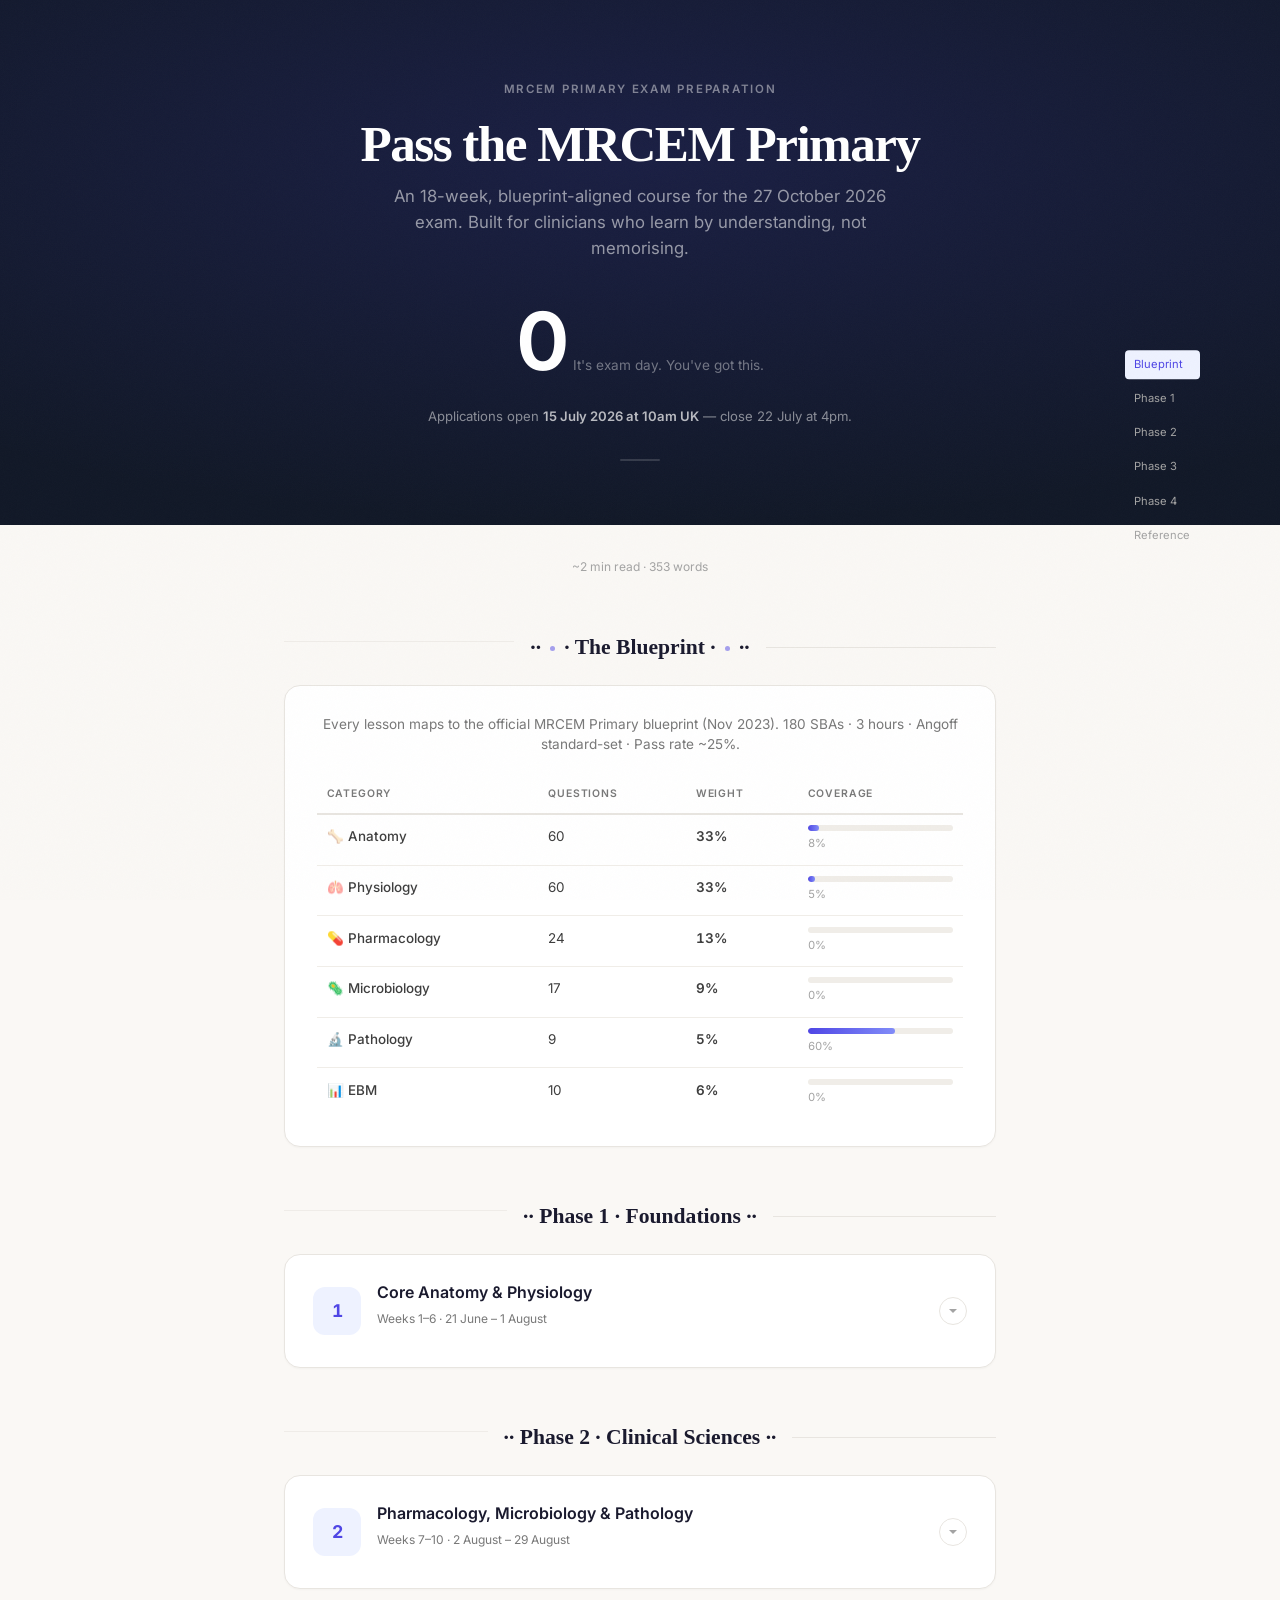
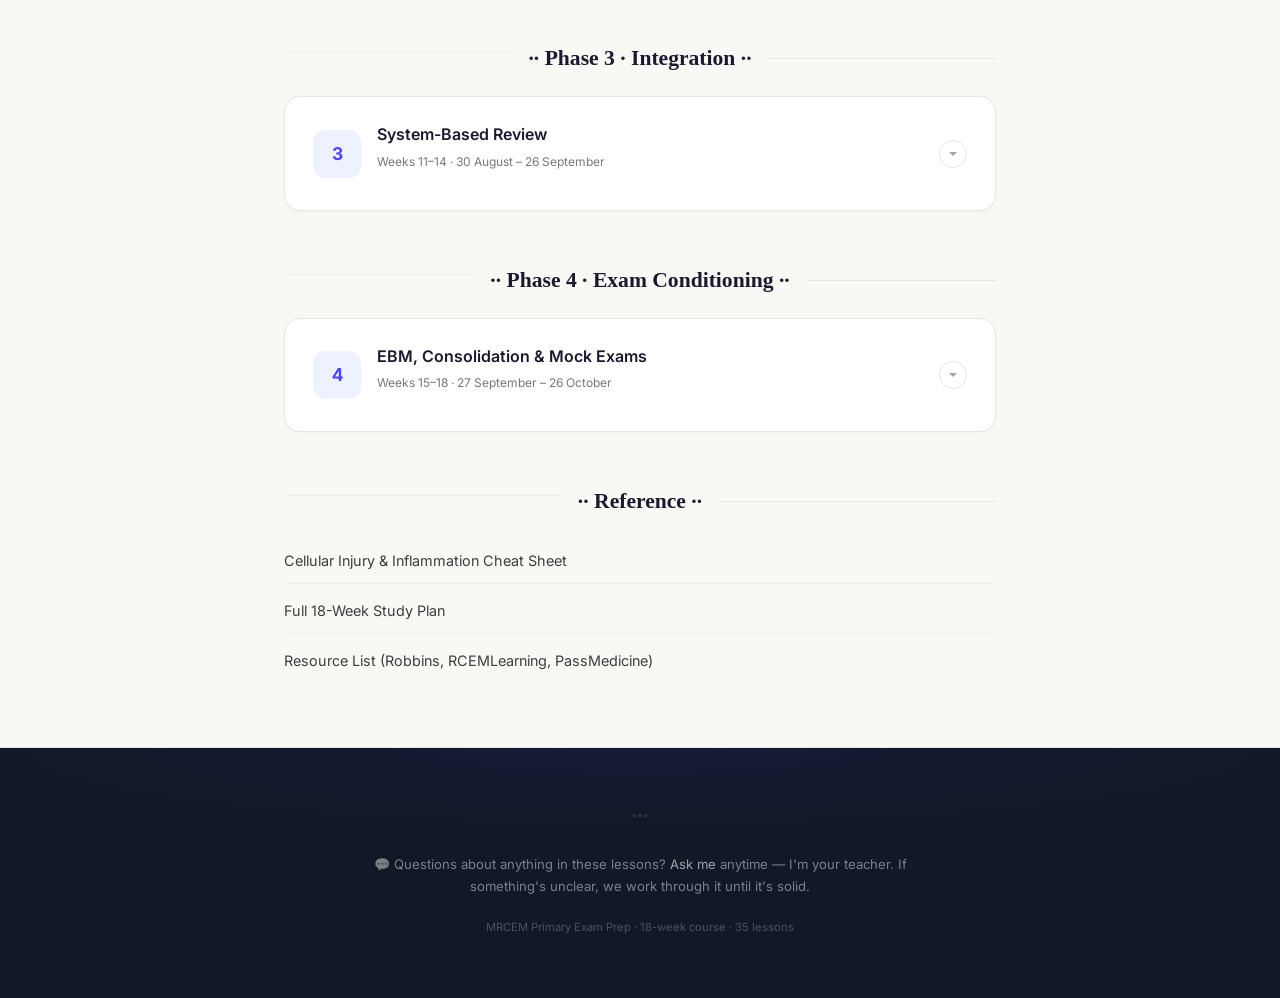
==== commit b92a0cc5: "design revamp: magazine-style index with every.to/Notion/Linear micro-interactions - Staggered hero " ====
--- a/index.html
+++ b/index.html
@@ -6,25 +6,39 @@
 <title>MRCEM Primary — Exam Preparation Course</title>
 <link rel="preconnect" href="https://fonts.googleapis.com">
 <link rel="preconnect" href="https://fonts.gstatic.com" crossorigin>
-<link href="https://fonts.googleapis.com/css2?family=Inter:wght@400;500;600;700&display=swap" rel="stylesheet">
+<link href="https://fonts.googleapis.com/css2?family=Inter:opsz,wght@14..32,400..700&display=swap" rel="stylesheet">
 <link rel="stylesheet" href="assets/style.css">
 <style>
-  /* ── Dark Hero ──────────────────────────────────── */
+  /* ═══════════════════════════════════════════════════════════════
+     INDEX PAGE — Magazine Redesign v3
+     every.to × Notion × Linear
+     ═══════════════════════════════════════════════════════════════ */
+
+  /* ── Noise texture overlay ───────────────────────────── */
+  .noise-overlay {
+    position: fixed; inset: 0; z-index: 9999; pointer-events: none; opacity: 0.025;
+    background-image: url("data:image/svg+xml,%3Csvg viewBox='0 0 256 256' xmlns='http://www.w3.org/2000/svg'%3E%3Cfilter id='n'%3E%3CfeTurbulence type='fractalNoise' baseFrequency='0.9' numOctaves='4' stitchTiles='stitch'/%3E%3C/filter%3E%3Crect width='100%25' height='100%25' filter='url(%23n)'/%3E%3C/svg%3E");
+    background-size: 200px 200px;
+  }
+
+  /* ── Dark Hero — parallax glow ────────────────────────── */
   .hero {
     background: var(--dark);
     color: #fff;
     margin: 0 calc(-50vw + 50%);
-    padding: 4rem 1.5rem 3.5rem;
+    padding: 5rem 1.5rem 4rem;
     text-align: center;
     position: relative;
     overflow: hidden;
-  }
-  .hero::after {
-    content: "";
+    isolation: isolate;
+  }
+  .hero-glow {
     position: absolute;
-    inset: 0;
-    background: radial-gradient(ellipse 80% 60% at 50% 40%, rgba(79,70,229,0.12) 0%, transparent 70%);
+    inset: -50%;
+    background: radial-gradient(ellipse 60% 50% at var(--mx,50%) var(--my,40%), rgba(79,70,229,0.15) 0%, transparent 70%);
     pointer-events: none;
+    z-index: 0;
+    transition: opacity 0.8s ease;
   }
   .hero-inner {
     max-width: 640px;
@@ -32,265 +46,421 @@
     position: relative;
     z-index: 1;
   }
+
+  /* Hero staggered entries */
   .hero .kicker {
     font-family: "Inter", system-ui, sans-serif;
-    font-size: 0.72rem;
-    font-weight: 600;
-    text-transform: uppercase;
-    letter-spacing: 0.15em;
-    color: rgba(255,255,255,0.5);
+    font-size: 0.72rem; font-weight: 600;
+    text-transform: uppercase; letter-spacing: 0.15em;
+    color: rgba(255,255,255,0.45);
     margin-bottom: 1rem;
+    opacity: 0; animation: heroFadeUp 0.7s 0.05s cubic-bezier(0.2,0,0,1) forwards;
   }
   .hero h1 {
-    font-size: 3rem;
-    font-weight: 700;
-    line-height: 1.1;
-    color: #fff;
-    letter-spacing: -0.03em;
+    font-size: clamp(2.2rem, 5vw, 3.2rem);
+    font-weight: 700; line-height: 1.08;
+    color: #fff; letter-spacing: -0.03em;
     margin: 0 0 0.75rem;
+    opacity: 0; animation: heroFadeUp 0.7s 0.15s cubic-bezier(0.2,0,0,1) forwards;
   }
   .hero .subtitle {
     font-family: "Inter", system-ui, sans-serif;
     font-size: 1.05rem;
-    color: rgba(255,255,255,0.6);
-    line-height: 1.5;
-    max-width: 480px;
-    margin: 0 auto;
-  }
-
-  /* ── Hero Countdown ─────────────────────────────── */
+    color: rgba(255,255,255,0.55); line-height: 1.55;
+    max-width: 500px; margin: 0 auto;
+    opacity: 0; animation: heroFadeUp 0.7s 0.25s cubic-bezier(0.2,0,0,1) forwards;
+  }
+
+  @keyframes heroFadeUp {
+    from { opacity: 0; transform: translateY(18px); }
+    to   { opacity: 1; transform: translateY(0); }
+  }
+
+  /* ── Countdown — number flip ──────────────────────────── */
   .hero-countdown {
-    display: flex;
-    align-items: baseline;
-    justify-content: center;
-    gap: 0.3rem;
+    display: flex; align-items: baseline;
+    justify-content: center; gap: 0.4rem;
     margin-top: 2.5rem;
+    opacity: 0; animation: heroFadeUp 0.7s 0.4s cubic-bezier(0.2,0,0,1) forwards;
   }
   .hero-countdown .days {
     font-family: "Inter", system-ui, sans-serif;
-    font-size: 4.5rem;
-    font-weight: 700;
-    line-height: 1;
-    color: #fff;
-    letter-spacing: -0.03em;
+    font-size: clamp(3.5rem, 8vw, 5rem);
+    font-weight: 700; line-height: 1;
+    color: #fff; letter-spacing: -0.03em;
     font-feature-settings: "tnum";
+    position: relative;
+    display: inline-block;
+    transition: transform 0.15s cubic-bezier(0.34,1.56,0.64,1);
+  }
+  .hero-countdown .days.flip {
+    transform: scale(1.08) translateY(-4px);
   }
   .hero-countdown .label {
     font-family: "Inter", system-ui, sans-serif;
-    font-size: 0.85rem;
-    color: rgba(255,255,255,0.45);
-    padding-bottom: 0.2rem;
-  }
-
-  /* ── Application Banner ─────────────────────────── */
+    font-size: 0.85rem; color: rgba(255,255,255,0.4);
+    padding-bottom: 0.25rem;
+  }
+
   .app-banner {
     font-family: "Inter", system-ui, sans-serif;
-    font-size: 0.82rem;
-    color: rgba(255,255,255,0.55);
+    font-size: 0.82rem; color: rgba(255,255,255,0.5);
     margin-top: 1.5rem;
-  }
-  .app-banner strong { color: rgba(255,255,255,0.75); }
-
-  /* ── Content sections (below hero) ──────────────── */
+    opacity: 0; animation: heroFadeUp 0.7s 0.55s cubic-bezier(0.2,0,0,1) forwards;
+  }
+  .app-banner strong { color: rgba(255,255,255,0.7); }
+
+  /* Hero decorative line */
+  .hero-line {
+    width: 40px; height: 2px;
+    background: rgba(255,255,255,0.15);
+    margin: 2rem auto 0;
+    border-radius: 1px;
+    opacity: 0; animation: heroFadeUp 0.7s 0.65s cubic-bezier(0.2,0,0,1) forwards;
+  }
+
+  /* ── Content Wrap ──────────────────────────────────────── */
   .content-wrap {
-    max-width: 760px;
-    margin: 0 auto;
-    padding: 0 1.5rem;
-  }
-
-  /* ── Section headings ───────────────────────────── */
+    max-width: 760px; margin: 0 auto; padding: 0 1.5rem;
+  }
+
+  /* ── Sticky Mini-Nav (desktop) ────────────────────────── */
+  .page-nav {
+    display: none;
+    position: fixed; top: 50%; right: max(20px, calc((100vw - 800px) / 2 - 160px));
+    transform: translateY(-50%);
+    z-index: 800;
+    font-family: "Inter", system-ui, sans-serif;
+    flex-direction: column; gap: 0.35rem;
+  }
+  @media (min-width: 1100px) {
+    .page-nav { display: flex; }
+  }
+  .page-nav a {
+    font-size: 0.7rem; color: var(--text-subtle);
+    padding: 0.3rem 0.6rem; border-radius: 4px;
+    transition: all 0.2s ease;
+    background-image: none; background-size: initial;
+    text-decoration: none;
+    white-space: nowrap;
+  }
+  .page-nav a:hover, .page-nav a.active {
+    color: var(--accent);
+    background: var(--accent-light);
+  }
+
+  /* ── Reading Time ──────────────────────────────────────── */
+  .reading-time {
+    font-family: "Inter", system-ui, sans-serif;
+    font-size: 0.75rem; color: var(--text-subtle);
+    text-align: center; margin: 2rem 0 1rem;
+  }
+
+  /* ── Section headings — magazine rule ──────────────────── */
   .section-heading {
-    font-size: 1.3rem;
-    font-weight: 600;
+    font-size: 1.35rem; font-weight: 600;
     color: var(--text-heading);
-    margin: 3rem 0 1.25rem;
-    text-align: center;
-    position: relative;
-  }
+    margin: 3.5rem 0 1.5rem;
+    text-align: center; position: relative;
+    display: flex; align-items: center; gap: 1rem;
+  }
+  .section-heading::before,
   .section-heading::after {
-    content: "";
-    display: block;
-    width: 32px;
-    height: 3px;
-    background: var(--accent);
-    margin: 0.75rem auto 0;
-    border-radius: 2px;
-    opacity: 0.5;
-  }
-
-  /* ── Blueprint Card ─────────────────────────────── */
+    content: ""; flex: 1; height: 1px;
+    background: var(--border);
+  }
+  .section-heading span {
+    white-space: nowrap;
+    font-family: "Charter", "Georgia", serif;
+    font-size: 1.35rem; font-weight: 600;
+  }
+  .section-heading .dot {
+    display: inline-block; width: 5px; height: 5px;
+    background: var(--accent); border-radius: 50%;
+    margin: 0 0.3rem; vertical-align: middle; opacity: 0.5;
+  }
+
+  /* ── Section reveal (Intersection Observer) ────────────── */
+  .reveal-section {
+    opacity: 0; transform: translateY(24px);
+    transition: opacity 0.7s cubic-bezier(0.2,0,0,1), transform 0.7s cubic-bezier(0.2,0,0,1);
+  }
+  .reveal-section.visible {
+    opacity: 1; transform: translateY(0);
+  }
+  /* Phase card stagger: cards inherit reveal, then get individual delays */
+  .phase-card { transition-delay: calc(var(--card-index, 0) * 0.08s); }
+
+  /* ── Blueprint Card — elevated ─────────────────────────── */
   .blueprint-card {
     background: var(--surface);
     border: 1px solid var(--border);
     border-radius: var(--radius-lg);
-    padding: 1.5rem 1.75rem;
+    padding: 1.75rem 2rem;
     margin-bottom: 2.5rem;
     box-shadow: var(--shadow-sm);
     font-family: "Inter", system-ui, sans-serif;
+    transition: box-shadow 0.3s ease, transform 0.2s ease;
+  }
+  .blueprint-card:hover {
+    box-shadow: var(--shadow-card-hover);
+    transform: translateY(-1px);
   }
   .blueprint-card > p {
-    font-size: 0.88rem;
-    color: var(--text-muted);
-    margin-bottom: 1.25rem;
-    text-align: center;
-  }
-  .blueprint-card table { border: none; margin: 0; }
+    font-size: 0.85rem; color: var(--text-muted);
+    margin-bottom: 1.5rem; text-align: center; line-height: 1.5;
+  }
+  .blueprint-card table { border: none; margin: 0; border-collapse: collapse; }
   .blueprint-card th {
-    font-size: 0.68rem;
-    padding: 0.35rem 0.5rem 0.5rem;
+    font-size: 0.65rem; padding: 0.4rem 0.6rem 0.65rem;
     background: transparent;
-    border-bottom: 1px solid var(--border);
+    border-bottom: 2px solid var(--border);
+    text-transform: uppercase; letter-spacing: 0.08em; color: var(--text-muted);
   }
   .blueprint-card td {
-    padding: 0.55rem 0.5rem;
-    font-size: 0.84rem;
-  }
-  .blueprint-card tr:hover { background: #fafaf9; }
+    padding: 0.65rem 0.6rem; font-size: 0.84rem;
+    border-bottom: 1px solid var(--border-light);
+    transition: background 0.15s ease;
+  }
+  .blueprint-card tr:last-child td { border-bottom: none; }
+  .blueprint-card tr:hover td { background: #fafaf9; }
+  .blueprint-card tr td:first-child { font-weight: 500; }
+  .blueprint-card tr td:nth-child(3) {
+    font-feature-settings: "tnum"; font-weight: 600;
+  }
+
+  /* Animated progress bars */
   .blueprint-bar {
-    height: 5px;
-    border-radius: 3px;
+    height: 6px; border-radius: 3px;
     background: var(--border-light);
-    overflow: hidden;
-    min-width: 60px;
+    overflow: hidden; min-width: 80px;
   }
   .blueprint-bar-fill {
-    height: 100%;
-    border-radius: 3px;
-    background: var(--accent);
-    opacity: 0.6;
-  }
-
-  /* ── Phase Cards ────────────────────────────────── */
+    height: 100%; border-radius: 3px;
+    background: linear-gradient(90deg, var(--accent), #818cf8);
+    width: 0%;
+    transition: width 1.2s cubic-bezier(0.22,0.61,0.36,1);
+  }
+  .blueprint-bar-fill.animated {
+    /* width set via inline style, transition above handles animation */
+  }
+  .blueprint-card .coverage-label {
+    font-size: 0.7rem; color: var(--text-subtle); font-weight: 400;
+    font-feature-settings: "tnum";
+  }
+
+  /* ── Phase Cards — enhanced ────────────────────────────── */
   .phase-card {
     background: var(--surface);
     border: 1px solid var(--border);
     border-radius: var(--radius-lg);
-    padding: 1.75rem;
+    padding: 0;
     margin: 1.25rem 0;
     box-shadow: var(--shadow-sm);
-    transition: box-shadow 0.3s ease, transform 0.2s ease;
+    transition: box-shadow 0.35s cubic-bezier(0.2,0,0,1), transform 0.25s cubic-bezier(0.34,1.56,0.64,1);
+    overflow: hidden;
+    cursor: default;
   }
   .phase-card:hover {
-    box-shadow: var(--shadow-md);
+    box-shadow: var(--shadow-card-hover);
     transform: translateY(-2px);
   }
-  .phase-card h3 {
-    font-family: "Inter", system-ui, sans-serif;
-    font-size: 1.05rem;
-    font-weight: 600;
-    color: var(--text-heading);
-    margin: 0 0 0.5rem;
-  }
-  .phase-card .dates {
-    font-family: "Inter", system-ui, sans-serif;
-    font-size: 0.78rem;
-    color: var(--text-muted);
-    margin-bottom: 0.75rem;
-  }
-  .phase-card > p {
-    font-family: "Inter", system-ui, sans-serif;
-    font-size: 0.85rem;
-    color: var(--text-muted);
+
+  /* Phase header — always visible, clickable */
+  .phase-header {
+    display: flex; align-items: center;
+    gap: 1rem; padding: 1.5rem 1.75rem;
+    cursor: pointer; user-select: none;
+    transition: background 0.2s ease;
+  }
+  .phase-header:hover { background: #fafaf9; }
+  .phase-badge {
+    flex-shrink: 0;
+    width: 48px; height: 48px;
+    border-radius: 12px;
+    background: var(--accent-light);
+    color: var(--accent);
+    display: flex; align-items: center; justify-content: center;
+    font-family: "Inter", system-ui, sans-serif;
+    font-size: 1.1rem; font-weight: 700;
+    font-feature-settings: "tnum";
+    transition: transform 0.3s cubic-bezier(0.34,1.56,0.64,1);
+  }
+  .phase-card:hover .phase-badge {
+    transform: scale(1.08) rotate(-2deg);
+  }
+  .phase-info { flex: 1; min-width: 0; }
+  .phase-info h3 {
+    font-family: "Inter", system-ui, sans-serif;
+    font-size: 1rem; font-weight: 600;
+    color: var(--text-heading); margin: 0 0 0.2rem;
+  }
+  .phase-info .dates {
+    font-family: "Inter", system-ui, sans-serif;
+    font-size: 0.75rem; color: var(--text-muted);
+  }
+  .phase-toggle {
+    flex-shrink: 0;
+    width: 28px; height: 28px;
+    border-radius: 50%;
+    border: 1px solid var(--border);
+    display: flex; align-items: center; justify-content: center;
+    transition: all 0.3s ease;
+    color: var(--text-subtle);
+    font-size: 0.7rem;
+    background: var(--surface);
+  }
+  .phase-card.expanded .phase-toggle {
+    transform: rotate(180deg);
+    border-color: var(--accent);
+    color: var(--accent);
+    background: var(--accent-light);
+  }
+  .phase-toggle svg { width: 12px; height: 12px; }
+
+  /* Phase body — collapsible */
+  .phase-body {
+    max-height: 0; overflow: hidden;
+    transition: max-height 0.5s cubic-bezier(0.2,0,0,1), padding 0.5s ease, opacity 0.3s ease;
+    opacity: 0;
+  }
+  .phase-card.expanded .phase-body {
+    max-height: 2000px;
+    padding: 0 1.75rem 1.5rem;
+    opacity: 1;
+  }
+  .phase-body > p {
+    font-family: "Inter", system-ui, sans-serif;
+    font-size: 0.84rem; color: var(--text-muted);
+    line-height: 1.55; margin-bottom: 1rem;
+  }
+  .phase-progress {
+    font-family: "Inter", system-ui, sans-serif;
+    font-size: 0.7rem; color: var(--text-subtle);
     margin-bottom: 1rem;
-    line-height: 1.5;
-  }
-
-  /* ── Lesson List ────────────────────────────────── */
+    display: flex; align-items: center; gap: 0.5rem;
+  }
+  .phase-progress-bar {
+    flex: 1; height: 3px; border-radius: 2px;
+    background: var(--border-light); overflow: hidden;
+  }
+  .phase-progress-fill {
+    height: 100%; border-radius: 2px;
+    background: var(--accent);
+    transition: width 0.8s cubic-bezier(0.22,0.61,0.36,1);
+  }
+
+  /* ── Lesson List — enhanced ────────────────────────────── */
   .lesson-list {
-    list-style: none;
-    margin: 0;
-    padding: 0;
+    list-style: none; margin: 0; padding: 0;
     border-top: 1px solid var(--border-light);
   }
   .lesson-list li {
-    display: flex;
-    align-items: center;
-    gap: 0.75rem;
-    padding: 0.65rem 0.5rem;
+    display: flex; align-items: center; gap: 0.75rem;
+    padding: 0.6rem 0.5rem;
     border-bottom: 1px solid var(--border-light);
-    transition: background 0.15s ease;
-    margin: 0 -0.5rem;
-    border-radius: var(--radius-sm);
+    transition: background 0.15s ease, transform 0.15s ease;
+    margin: 0 -0.5rem; border-radius: var(--radius-sm);
+    font-family: "Inter", system-ui, sans-serif;
   }
   .lesson-list li:last-child { border-bottom: none; }
-  .lesson-list li:hover { background: #fafaf9; }
+  .lesson-list li:hover {
+    background: #fafaf9;
+    transform: translateX(3px);
+  }
   .lesson-list .num {
-    font-family: "Inter", system-ui, sans-serif;
-    font-size: 0.72rem;
-    font-weight: 600;
+    font-size: 0.7rem; font-weight: 600;
     color: var(--text-subtle);
-    min-width: 2.5rem;
+    min-width: 2.5rem; text-align: right;
     font-feature-settings: "tnum";
-    text-align: right;
   }
   .lesson-list .title {
-    flex: 1;
+    flex: 1; font-size: 0.88rem;
+  }
+  .lesson-list a {
+    color: var(--text); text-decoration: none;
+    background-image: none;
+    transition: color 0.15s ease;
+  }
+  .lesson-list a:hover { color: var(--accent); background-image: none; }
+  .lesson-list .no-link { color: var(--text-muted); }
+
+  /* ── Status Badges — refined ────────────────────────────── */
+  .status {
+    font-family: "Inter", system-ui, sans-serif;
+    font-size: 0.66rem; font-weight: 500;
+    padding: 0.15rem 0.6rem; border-radius: 100px;
+    white-space: nowrap; letter-spacing: 0.02em;
+  }
+  .status.ready { background: var(--success-bg); color: #065f46; }
+  .status.next { background: #eef2ff; color: #4338ca; }
+  .status.upcoming { color: var(--text-subtle); }
+
+  /* ── Reference List ─────────────────────────────────────── */
+  .ref-list {
+    list-style: none; margin: 0; padding: 0;
+  }
+  .ref-list li {
+    padding: 0.6rem 0;
+    font-family: "Inter", system-ui, sans-serif;
     font-size: 0.9rem;
-    font-family: "Inter", system-ui, sans-serif;
-  }
-  .lesson-list a {
-    color: var(--text);
-    transition: color 0.15s ease;
-  }
-  .lesson-list a:hover { color: var(--accent); }
-  .lesson-list .no-link { color: var(--text-muted); }
-
-  /* ── Status Badges (Linear-inspired) ────────────── */
-  .status {
-    font-family: "Inter", system-ui, sans-serif;
-    font-size: 0.68rem;
-    font-weight: 500;
-    padding: 0.15rem 0.55rem;
-    border-radius: 100px;
-    white-space: nowrap;
-    letter-spacing: 0.02em;
-  }
-  .status.ready { background: var(--success-bg); color: #065f46; }
-  .status.next { background: var(--accent-light); color: #3730a3; }
-  .status.upcoming { color: var(--text-subtle); }
-
-  /* ── Reference List ─────────────────────────────── */
-  .ref-list {
-    list-style: none;
-    margin: 0;
-    padding: 0;
-  }
-  .ref-list li {
-    padding: 0.5rem 0;
-    font-family: "Inter", system-ui, sans-serif;
-    font-size: 0.9rem;
-  }
-  .ref-list a { color: var(--text); }
+    border-bottom: 1px solid var(--border-light);
+    transition: padding-left 0.2s ease;
+  }
+  .ref-list li:last-child { border-bottom: none; }
+  .ref-list li:hover { padding-left: 0.5rem; }
+  .ref-list a { color: var(--text); background-image: none; }
   .ref-list a:hover { color: var(--accent); }
 
-  /* ── Dark Footer ────────────────────────────────── */
+  /* ── Dark Footer ────────────────────────────────────────── */
   .site-footer {
     background: var(--dark);
-    color: rgba(255,255,255,0.5);
-    font-family: "Inter", system-ui, sans-serif;
-    font-size: 0.82rem;
-    text-align: center;
-    padding: 2.5rem 1.5rem;
+    color: rgba(255,255,255,0.45);
+    font-family: "Inter", system-ui, sans-serif;
+    font-size: 0.82rem; text-align: center;
+    padding: 3rem 1.5rem;
     margin: 4rem calc(-50vw + 50%) 0;
-  }
-  .site-footer a { color: rgba(255,255,255,0.7); }
+    position: relative; overflow: hidden;
+  }
+  .site-footer::before {
+    content: "";
+    position: absolute; inset: 0;
+    background: radial-gradient(ellipse 80% 50% at 50% 0%, rgba(79,70,229,0.08) 0%, transparent 70%);
+    pointer-events: none;
+  }
+  .site-footer-inner {
+    max-width: 600px; margin: 0 auto; position: relative; z-index: 1;
+  }
+  .site-footer .footer-ornament {
+    font-size: 1.5rem; margin-bottom: 1rem; opacity: 0.3;
+  }
+  .site-footer a { color: rgba(255,255,255,0.6); }
   .site-footer a:hover { color: #fff; }
-
-  /* ── Responsive ─────────────────────────────────── */
+  .site-footer .footer-meta {
+    font-size: 0.7rem; color: rgba(255,255,255,0.25);
+    margin-top: 1.25rem;
+  }
+
+  /* ── Responsive ─────────────────────────────────────────── */
   @media (max-width: 640px) {
-    .hero { padding: 3rem 1.25rem 2.5rem; }
-    .hero h1 { font-size: 2.2rem; }
-    .hero-countdown .days { font-size: 3.5rem; }
+    .hero { padding: 3.5rem 1.25rem 3rem; }
     .content-wrap { padding: 0 1rem; }
-    .blueprint-card { padding: 1.25rem; }
-    .phase-card { padding: 1.25rem; }
+    .blueprint-card { padding: 1.25rem 1rem; }
+    .phase-header { padding: 1.25rem; }
+    .phase-card.expanded .phase-body { padding: 0 1.25rem 1.25rem; }
+    .blueprint-card table { font-size: 0.78rem; }
+    .blueprint-card th { font-size: 0.6rem; padding: 0.3rem 0.35rem 0.5rem; }
+    .blueprint-card td { padding: 0.45rem 0.35rem; }
   }
 </style>
 </head>
 <body>
 
-<!-- ═══ Dark Hero ════════════════════════════════════════════════ -->
-<header class="hero">
+<div class="noise-overlay" aria-hidden="true"></div>
+
+<!-- ═══ Dark Hero ════════════════════════════════════════════════════ -->
+<header class="hero" id="hero">
+  <div class="hero-glow" id="heroGlow" aria-hidden="true"></div>
   <div class="hero-inner">
     <p class="kicker">MRCEM Primary Exam Preparation</p>
     <h1>Pass the MRCEM Primary</h1>
@@ -300,132 +470,215 @@
       <span class="label" id="countdown-label">days until the exam</span>
     </div>
     <p class="app-banner">Applications open <strong>15 July 2026 at 10am UK</strong> — close 22 July at 4pm.</p>
+    <div class="hero-line" aria-hidden="true"></div>
   </div>
 </header>
 
+<!-- ═══ Sticky Mini-Nav (desktop only) ═══════════════════════════════ -->
+<nav class="page-nav" id="pageNav" aria-label="On this page">
+  <a href="#blueprint">Blueprint</a>
+  <a href="#phase1">Phase 1</a>
+  <a href="#phase2">Phase 2</a>
+  <a href="#phase3">Phase 3</a>
+  <a href="#phase4">Phase 4</a>
+  <a href="#reference">Reference</a>
+</nav>
+
 <div class="content-wrap">
 
-<!-- ═══ Blueprint ═════════════════════════════════════════════════ -->
-<section>
-  <h2 class="section-heading">The Blueprint</h2>
+<div class="reading-time" id="readingTime"></div>
+
+<!-- ═══ Blueprint ════════════════════════════════════════════════════ -->
+<section class="reveal-section" id="blueprint">
+  <h2 class="section-heading"><span>··&thinsp;<span class="dot"></span>&thinsp;· The Blueprint ·&thinsp;<span class="dot"></span>&thinsp;··</span></h2>
   <div class="blueprint-card">
     <p>Every lesson maps to the official MRCEM Primary blueprint (Nov 2023). 180 SBAs · 3 hours · Angoff standard-set · Pass rate ~25%.</p>
     <table>
       <tr><th>Category</th><th>Questions</th><th>Weight</th><th>Coverage</th></tr>
       <tr>
         <td>🦴 Anatomy</td><td>60</td><td>33%</td>
-        <td><div class="blueprint-bar"><div class="blueprint-bar-fill" style="width:8%"></div></div></td>
+        <td>
+          <div class="blueprint-bar"><div class="blueprint-bar-fill" data-pct="8"></div></div>
+          <span class="coverage-label">8%</span>
+        </td>
       </tr>
       <tr>
         <td>🫁 Physiology</td><td>60</td><td>33%</td>
-        <td><div class="blueprint-bar"><div class="blueprint-bar-fill" style="width:5%"></div></div></td>
+        <td>
+          <div class="blueprint-bar"><div class="blueprint-bar-fill" data-pct="5"></div></div>
+          <span class="coverage-label">5%</span>
+        </td>
       </tr>
       <tr>
         <td>💊 Pharmacology</td><td>24</td><td>13%</td>
-        <td><div class="blueprint-bar"><div class="blueprint-bar-fill" style="width:0%"></div></div></td>
+        <td>
+          <div class="blueprint-bar"><div class="blueprint-bar-fill" data-pct="0"></div></div>
+          <span class="coverage-label">0%</span>
+        </td>
       </tr>
       <tr>
         <td>🦠 Microbiology</td><td>17</td><td>9%</td>
-        <td><div class="blueprint-bar"><div class="blueprint-bar-fill" style="width:0%"></div></div></td>
+        <td>
+          <div class="blueprint-bar"><div class="blueprint-bar-fill" data-pct="0"></div></div>
+          <span class="coverage-label">0%</span>
+        </td>
       </tr>
       <tr>
         <td>🔬 Pathology</td><td>9</td><td>5%</td>
-        <td><div class="blueprint-bar"><div class="blueprint-bar-fill" style="width:60%"></div></div></td>
+        <td>
+          <div class="blueprint-bar"><div class="blueprint-bar-fill" data-pct="60"></div></div>
+          <span class="coverage-label">60%</span>
+        </td>
       </tr>
       <tr>
         <td>📊 EBM</td><td>10</td><td>6%</td>
-        <td><div class="blueprint-bar"><div class="blueprint-bar-fill" style="width:0%"></div></div></td>
+        <td>
+          <div class="blueprint-bar"><div class="blueprint-bar-fill" data-pct="0"></div></div>
+          <span class="coverage-label">0%</span>
+        </td>
       </tr>
     </table>
   </div>
 </section>
 
-<!-- ═══ Phase 1 ═══════════════════════════════════════════════════ -->
-<section>
-  <h2 class="section-heading">Phase 1 · Foundations</h2>
-  <div class="phase-card">
-    <h3>Core Anatomy &amp; Physiology</h3>
-    <p class="dates">Weeks 1–6 · 21 June – 1 August</p>
-    <p>Anatomy (33%) and Physiology (33%) dominate the exam — we front-load them. ~55/60 anatomy questions and ~50/60 physiology questions covered in this phase alone.</p>
-    <ul class="lesson-list">
-      <li><span class="num">001</span><span class="title"><a href="lessons/0001-cellular-injury-inflammation.html">Cellular Injury, Inflammation &amp; Immune Response</a></span><span class="status ready">Ready</span></li>
-      <li><span class="num">002</span><span class="title"><a href="lessons/0002-upper-limb-anatomy.html">Upper Limb Anatomy</a></span><span class="status ready">Ready</span></li>
-      <li><span class="num">003</span><span class="title"><span class="no-link">Lower Limb Anatomy</span></span><span class="status next">Next</span></li>
-      <li><span class="num">004</span><span class="title"><span class="no-link">Thorax Anatomy</span></span><span class="status upcoming">Upcoming</span></li>
-      <li><span class="num">005</span><span class="title"><span class="no-link">Abdomen Anatomy</span></span><span class="status upcoming">Upcoming</span></li>
-      <li><span class="num">006</span><span class="title"><span class="no-link">Head &amp; Neck Anatomy</span></span><span class="status upcoming">Upcoming</span></li>
-      <li><span class="num">007</span><span class="title"><span class="no-link">Cardiovascular Physiology</span></span><span class="status upcoming">Upcoming</span></li>
-      <li><span class="num">008</span><span class="title"><span class="no-link">Respiratory Physiology</span></span><span class="status upcoming">Upcoming</span></li>
-      <li><span class="num">009</span><span class="title"><span class="no-link">CNS Anatomy: Brain &amp; Spinal Cord</span></span><span class="status upcoming">Upcoming</span></li>
-      <li><span class="num">010</span><span class="title"><span class="no-link">Cranial Nerve Lesions</span></span><span class="status upcoming">Upcoming</span></li>
-      <li><span class="num">011</span><span class="title"><span class="no-link">Renal Physiology</span></span><span class="status upcoming">Upcoming</span></li>
-      <li><span class="num">012</span><span class="title"><span class="no-link">GI Physiology</span></span><span class="status upcoming">Upcoming</span></li>
-      <li><span class="num">013</span><span class="title"><span class="no-link">Endocrine Physiology</span></span><span class="status upcoming">Upcoming</span></li>
-      <li><span class="num">014</span><span class="title"><span class="no-link">Microbiology: Principles</span></span><span class="status upcoming">Upcoming</span></li>
-    </ul>
+<!-- ═══ Phase 1 ══════════════════════════════════════════════════════ -->
+<section class="reveal-section" id="phase1" style="--card-index:0">
+  <h2 class="section-heading"><span>·· Phase 1 · Foundations ··</span></h2>
+  <div class="phase-card" id="phaseCard1">
+    <div class="phase-header" onclick="togglePhase('phaseCard1')" role="button" aria-expanded="false" tabindex="0">
+      <div class="phase-badge">1</div>
+      <div class="phase-info">
+        <h3>Core Anatomy &amp; Physiology</h3>
+        <p class="dates">Weeks 1–6 · 21 June – 1 August</p>
+      </div>
+      <div class="phase-toggle"><svg viewBox="0 0 12 12"><path d="M6 8L2 4h8L6 8z" fill="currentColor"/></svg></div>
+    </div>
+    <div class="phase-body">
+      <p>Anatomy (33%) and Physiology (33%) dominate the exam — we front-load them. ~55/60 anatomy questions and ~50/60 physiology questions covered in this phase alone.</p>
+      <div class="phase-progress">
+        <span>2 of 14 lessons ready</span>
+        <div class="phase-progress-bar"><div class="phase-progress-fill" style="width:14%"></div></div>
+        <span>14%</span>
+      </div>
+      <ul class="lesson-list">
+        <li><span class="num">001</span><span class="title"><a href="lessons/0001-cellular-injury-inflammation.html">Cellular Injury, Inflammation &amp; Immune Response</a></span><span class="status ready">Ready</span></li>
+        <li><span class="num">002</span><span class="title"><a href="lessons/0002-upper-limb-anatomy.html">Upper Limb Anatomy</a></span><span class="status ready">Ready</span></li>
+        <li><span class="num">003</span><span class="title"><span class="no-link">Lower Limb Anatomy</span></span><span class="status next">Next</span></li>
+        <li><span class="num">004</span><span class="title"><span class="no-link">Thorax Anatomy</span></span><span class="status upcoming">Upcoming</span></li>
+        <li><span class="num">005</span><span class="title"><span class="no-link">Abdomen Anatomy</span></span><span class="status upcoming">Upcoming</span></li>
+        <li><span class="num">006</span><span class="title"><span class="no-link">Head &amp; Neck Anatomy</span></span><span class="status upcoming">Upcoming</span></li>
+        <li><span class="num">007</span><span class="title"><span class="no-link">Cardiovascular Physiology</span></span><span class="status upcoming">Upcoming</span></li>
+        <li><span class="num">008</span><span class="title"><span class="no-link">Respiratory Physiology</span></span><span class="status upcoming">Upcoming</span></li>
+        <li><span class="num">009</span><span class="title"><span class="no-link">CNS Anatomy: Brain &amp; Spinal Cord</span></span><span class="status upcoming">Upcoming</span></li>
+        <li><span class="num">010</span><span class="title"><span class="no-link">Cranial Nerve Lesions</span></span><span class="status upcoming">Upcoming</span></li>
+        <li><span class="num">011</span><span class="title"><span class="no-link">Renal Physiology</span></span><span class="status upcoming">Upcoming</span></li>
+        <li><span class="num">012</span><span class="title"><span class="no-link">GI Physiology</span></span><span class="status upcoming">Upcoming</span></li>
+        <li><span class="num">013</span><span class="title"><span class="no-link">Endocrine Physiology</span></span><span class="status upcoming">Upcoming</span></li>
+        <li><span class="num">014</span><span class="title"><span class="no-link">Microbiology: Principles</span></span><span class="status upcoming">Upcoming</span></li>
+      </ul>
+    </div>
   </div>
 </section>
 
-<!-- ═══ Phase 2 ═══════════════════════════════════════════════════ -->
-<section>
-  <h2 class="section-heading">Phase 2 · Clinical Sciences</h2>
-  <div class="phase-card">
-    <h3>Pharmacology, Microbiology &amp; Pathology</h3>
-    <p class="dates">Weeks 7–10 · 2 August – 29 August</p>
-    <p>System-based pharmacology mapped to the anatomy and physiology already covered. Microbiology deep dive into pathogen groups.</p>
-    <ul class="lesson-list">
-      <li><span class="num">015</span><span class="title"><span class="no-link">Cardiovascular Pharmacology</span></span><span class="status upcoming">Upcoming</span></li>
-      <li><span class="num">016</span><span class="title"><span class="no-link">Respiratory Pharmacology</span></span><span class="status upcoming">Upcoming</span></li>
-      <li><span class="num">017</span><span class="title"><span class="no-link">CNS Pharmacology</span></span><span class="status upcoming">Upcoming</span></li>
-      <li><span class="num">018</span><span class="title"><span class="no-link">Antimicrobials</span></span><span class="status upcoming">Upcoming</span></li>
-      <li><span class="num">019</span><span class="title"><span class="no-link">GI &amp; Endocrine Pharmacology</span></span><span class="status upcoming">Upcoming</span></li>
-      <li><span class="num">020</span><span class="title"><span class="no-link">Microbiology: Pathogen Groups</span></span><span class="status upcoming">Upcoming</span></li>
-      <li><span class="num">021</span><span class="title"><span class="no-link">Haematology + Remaining Pathology</span></span><span class="status upcoming">Upcoming</span></li>
-      <li><span class="num">022</span><span class="title"><span class="no-link">MSK, Anaesthesia &amp; Immunological Pharm</span></span><span class="status upcoming">Upcoming</span></li>
-    </ul>
+<!-- ═══ Phase 2 ══════════════════════════════════════════════════════ -->
+<section class="reveal-section" id="phase2" style="--card-index:1">
+  <h2 class="section-heading"><span>·· Phase 2 · Clinical Sciences ··</span></h2>
+  <div class="phase-card" id="phaseCard2">
+    <div class="phase-header" onclick="togglePhase('phaseCard2')" role="button" aria-expanded="false" tabindex="0">
+      <div class="phase-badge">2</div>
+      <div class="phase-info">
+        <h3>Pharmacology, Microbiology &amp; Pathology</h3>
+        <p class="dates">Weeks 7–10 · 2 August – 29 August</p>
+      </div>
+      <div class="phase-toggle"><svg viewBox="0 0 12 12"><path d="M6 8L2 4h8L6 8z" fill="currentColor"/></svg></div>
+    </div>
+    <div class="phase-body">
+      <p>System-based pharmacology mapped to the anatomy and physiology already covered. Microbiology deep dive into pathogen groups.</p>
+      <div class="phase-progress">
+        <span>0 of 8 lessons ready</span>
+        <div class="phase-progress-bar"><div class="phase-progress-fill" style="width:0%"></div></div>
+        <span>0%</span>
+      </div>
+      <ul class="lesson-list">
+        <li><span class="num">015</span><span class="title"><span class="no-link">Cardiovascular Pharmacology</span></span><span class="status upcoming">Upcoming</span></li>
+        <li><span class="num">016</span><span class="title"><span class="no-link">Respiratory Pharmacology</span></span><span class="status upcoming">Upcoming</span></li>
+        <li><span class="num">017</span><span class="title"><span class="no-link">CNS Pharmacology</span></span><span class="status upcoming">Upcoming</span></li>
+        <li><span class="num">018</span><span class="title"><span class="no-link">Antimicrobials</span></span><span class="status upcoming">Upcoming</span></li>
+        <li><span class="num">019</span><span class="title"><span class="no-link">GI &amp; Endocrine Pharmacology</span></span><span class="status upcoming">Upcoming</span></li>
+        <li><span class="num">020</span><span class="title"><span class="no-link">Microbiology: Pathogen Groups</span></span><span class="status upcoming">Upcoming</span></li>
+        <li><span class="num">021</span><span class="title"><span class="no-link">Haematology + Remaining Pathology</span></span><span class="status upcoming">Upcoming</span></li>
+        <li><span class="num">022</span><span class="title"><span class="no-link">MSK, Anaesthesia &amp; Immunological Pharm</span></span><span class="status upcoming">Upcoming</span></li>
+      </ul>
+    </div>
   </div>
 </section>
 
-<!-- ═══ Phase 3 ═══════════════════════════════════════════════════ -->
-<section>
-  <h2 class="section-heading">Phase 3 · Integration</h2>
-  <div class="phase-card">
-    <h3>System-Based Review</h3>
-    <p class="dates">Weeks 11–14 · 30 August – 26 September</p>
-    <p>Systems reviewed end-to-end: Anatomy → Physiology → Pathology → Pharmacology. Heavy question practice with cross-category SBAs.</p>
-    <ul class="lesson-list">
-      <li><span class="num">023</span><span class="title"><span class="no-link">CVS System Integration</span></span><span class="status upcoming">Upcoming</span></li>
-      <li><span class="num">024</span><span class="title"><span class="no-link">Respiratory System Integration</span></span><span class="status upcoming">Upcoming</span></li>
-      <li><span class="num">025</span><span class="title"><span class="no-link">Neurology System Integration</span></span><span class="status upcoming">Upcoming</span></li>
-      <li><span class="num">026</span><span class="title"><span class="no-link">GI, Renal &amp; Endocrine Integration</span></span><span class="status upcoming">Upcoming</span></li>
-      <li><span class="num">027</span><span class="title"><span class="no-link">Pharmacology Full Consolidation</span></span><span class="status upcoming">Upcoming</span></li>
-      <li><span class="num">028</span><span class="title"><span class="no-link">MSK Anatomy Final Pass</span></span><span class="status upcoming">Upcoming</span></li>
-    </ul>
+<!-- ═══ Phase 3 ══════════════════════════════════════════════════════ -->
+<section class="reveal-section" id="phase3" style="--card-index:2">
+  <h2 class="section-heading"><span>·· Phase 3 · Integration ··</span></h2>
+  <div class="phase-card" id="phaseCard3">
+    <div class="phase-header" onclick="togglePhase('phaseCard3')" role="button" aria-expanded="false" tabindex="0">
+      <div class="phase-badge">3</div>
+      <div class="phase-info">
+        <h3>System-Based Review</h3>
+        <p class="dates">Weeks 11–14 · 30 August – 26 September</p>
+      </div>
+      <div class="phase-toggle"><svg viewBox="0 0 12 12"><path d="M6 8L2 4h8L6 8z" fill="currentColor"/></svg></div>
+    </div>
+    <div class="phase-body">
+      <p>Systems reviewed end-to-end: Anatomy → Physiology → Pathology → Pharmacology. Heavy question practice with cross-category SBAs.</p>
+      <div class="phase-progress">
+        <span>0 of 6 lessons ready</span>
+        <div class="phase-progress-bar"><div class="phase-progress-fill" style="width:0%"></div></div>
+        <span>0%</span>
+      </div>
+      <ul class="lesson-list">
+        <li><span class="num">023</span><span class="title"><span class="no-link">CVS System Integration</span></span><span class="status upcoming">Upcoming</span></li>
+        <li><span class="num">024</span><span class="title"><span class="no-link">Respiratory System Integration</span></span><span class="status upcoming">Upcoming</span></li>
+        <li><span class="num">025</span><span class="title"><span class="no-link">Neurology System Integration</span></span><span class="status upcoming">Upcoming</span></li>
+        <li><span class="num">026</span><span class="title"><span class="no-link">GI, Renal &amp; Endocrine Integration</span></span><span class="status upcoming">Upcoming</span></li>
+        <li><span class="num">027</span><span class="title"><span class="no-link">Pharmacology Full Consolidation</span></span><span class="status upcoming">Upcoming</span></li>
+        <li><span class="num">028</span><span class="title"><span class="no-link">MSK Anatomy Final Pass</span></span><span class="status upcoming">Upcoming</span></li>
+      </ul>
+    </div>
   </div>
 </section>
 
-<!-- ═══ Phase 4 ═══════════════════════════════════════════════════ -->
-<section>
-  <h2 class="section-heading">Phase 4 · Exam Conditioning</h2>
-  <div class="phase-card">
-    <h3>EBM, Consolidation &amp; Mock Exams</h3>
-    <p class="dates">Weeks 15–18 · 27 September – 26 October</p>
-    <p>Evidence Based Medicine (10Q), final consolidation passes, two full mock exams with wrong-answer analysis, and weak-spot drilling.</p>
-    <ul class="lesson-list">
-      <li><span class="num">029</span><span class="title"><span class="no-link">EBM: Statistics</span></span><span class="status upcoming">Upcoming</span></li>
-      <li><span class="num">030</span><span class="title"><span class="no-link">EBM: Study Methodology &amp; Critical Appraisal</span></span><span class="status upcoming">Upcoming</span></li>
-      <li><span class="num">031</span><span class="title"><span class="no-link">Anatomy Final Pass</span></span><span class="status upcoming">Upcoming</span></li>
-      <li><span class="num">032</span><span class="title"><span class="no-link">Microbiology Final Pass</span></span><span class="status upcoming">Upcoming</span></li>
-      <li><span class="num">033</span><span class="title"><span class="no-link">Pharmacology Rapid Review</span></span><span class="status upcoming">Upcoming</span></li>
-      <li><span class="num">034</span><span class="title"><span class="no-link">Mock Exam 1 + Analysis</span></span><span class="status upcoming">Upcoming</span></li>
-      <li><span class="num">035</span><span class="title"><span class="no-link">Mock Exam 2 + Final Drills</span></span><span class="status upcoming">Upcoming</span></li>
-    </ul>
+<!-- ═══ Phase 4 ══════════════════════════════════════════════════════ -->
+<section class="reveal-section" id="phase4" style="--card-index:3">
+  <h2 class="section-heading"><span>·· Phase 4 · Exam Conditioning ··</span></h2>
+  <div class="phase-card" id="phaseCard4">
+    <div class="phase-header" onclick="togglePhase('phaseCard4')" role="button" aria-expanded="false" tabindex="0">
+      <div class="phase-badge">4</div>
+      <div class="phase-info">
+        <h3>EBM, Consolidation &amp; Mock Exams</h3>
+        <p class="dates">Weeks 15–18 · 27 September – 26 October</p>
+      </div>
+      <div class="phase-toggle"><svg viewBox="0 0 12 12"><path d="M6 8L2 4h8L6 8z" fill="currentColor"/></svg></div>
+    </div>
+    <div class="phase-body">
+      <p>Evidence Based Medicine (10Q), final consolidation passes, two full mock exams with wrong-answer analysis, and weak-spot drilling.</p>
+      <div class="phase-progress">
+        <span>0 of 7 lessons ready</span>
+        <div class="phase-progress-bar"><div class="phase-progress-fill" style="width:0%"></div></div>
+        <span>0%</span>
+      </div>
+      <ul class="lesson-list">
+        <li><span class="num">029</span><span class="title"><span class="no-link">EBM: Statistics</span></span><span class="status upcoming">Upcoming</span></li>
+        <li><span class="num">030</span><span class="title"><span class="no-link">EBM: Study Methodology &amp; Critical Appraisal</span></span><span class="status upcoming">Upcoming</span></li>
+        <li><span class="num">031</span><span class="title"><span class="no-link">Anatomy Final Pass</span></span><span class="status upcoming">Upcoming</span></li>
+        <li><span class="num">032</span><span class="title"><span class="no-link">Microbiology Final Pass</span></span><span class="status upcoming">Upcoming</span></li>
+        <li><span class="num">033</span><span class="title"><span class="no-link">Pharmacology Rapid Review</span></span><span class="status upcoming">Upcoming</span></li>
+        <li><span class="num">034</span><span class="title"><span class="no-link">Mock Exam 1 + Analysis</span></span><span class="status upcoming">Upcoming</span></li>
+        <li><span class="num">035</span><span class="title"><span class="no-link">Mock Exam 2 + Final Drills</span></span><span class="status upcoming">Upcoming</span></li>
+      </ul>
+    </div>
   </div>
 </section>
 
-<!-- ═══ Reference ═════════════════════════════════════════════════ -->
-<section>
-  <h2 class="section-heading">Reference</h2>
+<!-- ═══ Reference ════════════════════════════════════════════════════ -->
+<section class="reveal-section" id="reference">
+  <h2 class="section-heading"><span>·· Reference ··</span></h2>
   <ul class="ref-list">
     <li><a href="reference/cellular-injury-cheatsheet.html">Cellular Injury &amp; Inflammation Cheat Sheet</a></li>
     <li><a href="PLAN.md">Full 18-Week Study Plan</a></li>
@@ -435,24 +688,146 @@
 
 </div><!-- /content-wrap -->
 
-<!-- ═══ Dark Footer ══════════════════════════════════════════════ -->
+<!-- ═══ Dark Footer ═════════════════════════════════════════════════ -->
 <footer class="site-footer">
-  <p>💬 Questions about anything in these lessons? <a href="#">Ask me</a> anytime — I'm your teacher. If something's unclear, we work through it until it's solid.</p>
+  <div class="site-footer-inner">
+    <div class="footer-ornament">···</div>
+    <p>💬 Questions about anything in these lessons? <a href="#">Ask me</a> anytime — I'm your teacher. If something's unclear, we work through it until it's solid.</p>
+    <p class="footer-meta">MRCEM Primary Exam Prep · 18-week course · 35 lessons</p>
+  </div>
 </footer>
 
+<!-- ═══ Scripts ══════════════════════════════════════════════════════ -->
 <script>
-const examDate = new Date('2026-10-27T09:00:00+01:00');
-const el = document.getElementById('countdown-days');
-const label = document.getElementById('countdown-label');
-function update() {
-  const now = new Date();
-  const diff = examDate - now;
-  const days = Math.ceil(diff / (1000 * 60 * 60 * 24));
-  el.textContent = days > 0 ? days : '0';
-  label.textContent = days > 0 ? 'days until the exam' : "It's exam day. You've got this.";
+/* ── Parallax Hero Glow ─────────────────────── */
+(function() {
+  const hero = document.getElementById('hero');
+  const glow = document.getElementById('heroGlow');
+  if (!hero || !glow) return;
+  hero.addEventListener('mousemove', function(e) {
+    const rect = hero.getBoundingClientRect();
+    const x = ((e.clientX - rect.left) / rect.width) * 100;
+    const y = ((e.clientY - rect.top) / rect.height) * 100;
+    glow.style.setProperty('--mx', x + '%');
+    glow.style.setProperty('--my', y + '%');
+  });
+  hero.addEventListener('mouseleave', function() {
+    glow.style.setProperty('--mx', '50%');
+    glow.style.setProperty('--my', '40%');
+  });
+})();
+
+/* ── Countdown with flip ────────────────────── */
+(function() {
+  const examDate = new Date('2026-10-27T09:00:00+01:00');
+  const el = document.getElementById('countdown-days');
+  const label = document.getElementById('countdown-label');
+  let lastDays = -1;
+  function update() {
+    const days = Math.ceil((examDate - new Date()) / (1000 * 60 * 60 * 24));
+    const d = days > 0 ? days : 0;
+    if (d !== lastDays) {
+      el.textContent = d;
+      el.classList.add('flip');
+      setTimeout(function() { el.classList.remove('flip'); }, 200);
+      lastDays = d;
+    }
+    label.textContent = days > 0 ? 'days until the exam' : "It's exam day. You've got this.";
+  }
+  update();
+  setInterval(update, 30000);
+})();
+
+/* ── Phase Toggle ───────────────────────────── */
+function togglePhase(id) {
+  var card = document.getElementById(id);
+  if (!card) return;
+  var expanded = card.classList.contains('expanded');
+  // Close all others
+  document.querySelectorAll('.phase-card.expanded').forEach(function(c) {
+    if (c.id !== id) { c.classList.remove('expanded'); c.querySelector('.phase-header').setAttribute('aria-expanded', 'false'); }
+  });
+  card.classList.toggle('expanded');
+  card.querySelector('.phase-header').setAttribute('aria-expanded', !expanded);
 }
-update();
-setInterval(update, 60000);
+
+/* ── Keyboard: Enter/Space on phase headers ───── */
+document.querySelectorAll('.phase-header').forEach(function(h) {
+  h.addEventListener('keydown', function(e) {
+    if (e.key === 'Enter' || e.key === ' ') {
+      e.preventDefault();
+      var card = h.closest('.phase-card');
+      if (card) togglePhase(card.id);
+    }
+  });
+});
+
+/* ── Intersection Observer: section reveals ──── */
+(function() {
+  var observer = new IntersectionObserver(function(entries) {
+    entries.forEach(function(entry) {
+      if (entry.isIntersecting) {
+        entry.target.classList.add('visible');
+      }
+    });
+  }, { threshold: 0.1, rootMargin: '0px 0px -40px 0px' });
+  document.querySelectorAll('.reveal-section').forEach(function(s) { observer.observe(s); });
+})();
+
+/* ── Blueprint bars animate on scroll ────────── */
+(function() {
+  var obs = new IntersectionObserver(function(entries) {
+    entries.forEach(function(entry) {
+      if (entry.isIntersecting) {
+        entry.target.querySelectorAll('.blueprint-bar-fill').forEach(function(bar) {
+          var pct = bar.getAttribute('data-pct') || '0';
+          bar.style.width = pct + '%';
+          bar.classList.add('animated');
+        });
+        obs.unobserve(entry.target);
+      }
+    });
+  }, { threshold: 0.3 });
+  var card = document.querySelector('.blueprint-card');
+  if (card) obs.observe(card);
+})();
+
+/* ── Sticky Mini-Nav active state ────────────── */
+(function() {
+  var sections = [];
+  var links = document.querySelectorAll('#pageNav a');
+  links.forEach(function(a) {
+    var id = a.getAttribute('href').replace('#', '');
+    var el = document.getElementById(id);
+    if (el) sections.push({ id: id, el: el, link: a });
+  });
+  if (sections.length === 0) return;
+  window.addEventListener('scroll', function() {
+    var scrollY = window.scrollY + 120;
+    var active = sections[0];
+    for (var i = sections.length - 1; i >= 0; i--) {
+      if (sections[i].el.offsetTop <= scrollY) { active = sections[i]; break; }
+    }
+    links.forEach(function(a) { a.classList.remove('active'); });
+    active.link.classList.add('active');
+  }, { passive: true });
+})();
+
+/* ── Reading time estimate ───────────────────── */
+(function() {
+  var text = document.querySelector('.content-wrap').textContent || '';
+  var wordCount = text.split(/\s+/).filter(Boolean).length;
+  var minutes = Math.max(1, Math.ceil(wordCount / 200));
+  document.getElementById('readingTime').textContent = '~' + minutes + ' min read · ' + wordCount.toLocaleString() + ' words';
+})();
+
+/* ── Noise toggle: respect prefers-reduced-motion ── */
+(function() {
+  if (window.matchMedia('(prefers-reduced-motion: reduce)').matches) {
+    var overlay = document.querySelector('.noise-overlay');
+    if (overlay) overlay.remove();
+  }
+})();
 </script>
 
 </body>
--- a/assets/style.css
+++ b/assets/style.css
@@ -1,5 +1,6 @@
-/* MRCEM Primary Exam Prep — Shared Stylesheet */
+/* MRCEM Primary Exam Prep — Shared Stylesheet v2 */
 /* Magazine aesthetic: every.to editorial warmth × Notion calm × Linear precision */
+/* ─────────────────────────────────────────────────────────────────── */
 
 /* ── Design Tokens ────────────────────────────────────────────── */
 :root {
@@ -44,16 +45,33 @@
   --shadow-md: 0 4px 16px rgba(0,0,0,0.05);
   --shadow-lg: 0 12px 40px rgba(0,0,0,0.07);
   --shadow-glow: 0 0 0 4px var(--accent-glow);
+  --shadow-card-hover: 0 8px 30px rgba(0,0,0,0.06), 0 0 0 1px rgba(79,70,229,0.06);
 
   /* Radii */
   --radius-sm: 6px;
   --radius-md: 10px;
   --radius-lg: 16px;
   --radius-xl: 24px;
+
+  /* Nav bar */
+  --nav-height: 64px;
 }
 
 /* ── Reset ────────────────────────────────────────────────────── */
 *, *::before, *::after { box-sizing: border-box; margin: 0; padding: 0; }
+
+/* ── Reading Progress Bar ─────────────────────────────────────── */
+.reading-progress {
+  position: fixed;
+  top: 0;
+  left: 0;
+  height: 3px;
+  background: linear-gradient(90deg, var(--accent) 0%, #818cf8 100%);
+  z-index: 1000;
+  width: 0%;
+  transition: width 0.15s linear;
+  border-radius: 0 1px 1px 0;
+}
 
 /* ── Base Typography ──────────────────────────────────────────── */
 html { scroll-behavior: smooth; }
@@ -68,10 +86,17 @@
   -moz-osx-font-smoothing: grayscale;
 }
 
+/* ── Page Entry Animation ─────────────────────────────────────── */
+@keyframes pageEnter {
+  from { opacity: 0; transform: translateY(12px); }
+  to   { opacity: 1; transform: translateY(0); }
+}
+
 .lesson-container {
   max-width: 720px;
   margin: 0 auto;
-  padding: 0 1.5rem 5rem;
+  padding: 0 1.5rem 7rem;
+  animation: pageEnter 0.5s ease both;
 }
 
 /* ── Typography Scale ─────────────────────────────────────────── */
@@ -82,6 +107,7 @@
   text-transform: uppercase;
   letter-spacing: 0.12em;
   color: var(--accent);
+  margin-top: 2rem;
 }
 
 h1 {
@@ -91,6 +117,7 @@
   line-height: 1.15;
   color: var(--text-heading);
   letter-spacing: -0.02em;
+  margin: 0.35rem 0 0.75rem;
 }
 
 h2 {
@@ -102,7 +129,7 @@
   margin: 2.5rem 0 1rem;
   position: relative;
 }
-/* Section ornament above h2 */
+/* Section ornament above h2 — now with a subtle scale-in animation */
 h2::before {
   content: "···";
   display: block;
@@ -112,6 +139,12 @@
   color: var(--text-subtle);
   margin-bottom: 0.75rem;
   font-weight: 400;
+  opacity: 0.6;
+  animation: ornamentIn 0.4s ease both;
+}
+@keyframes ornamentIn {
+  from { opacity: 0; letter-spacing: 0.2em; }
+  to   { opacity: 0.6; letter-spacing: 0.5em; }
 }
 
 h3 {
@@ -135,13 +168,26 @@
 
 strong { color: var(--text-heading); font-weight: 600; }
 
-/* ── Links ────────────────────────────────────────────────────── */
+/* ── Links — with background-slide underline ───────────────────── */
 a {
   color: var(--accent);
   text-decoration: none;
-  transition: color 0.2s ease;
-}
-a:hover { color: var(--accent-hover); }
+  background-image: linear-gradient(var(--accent-glow), var(--accent-glow));
+  background-repeat: no-repeat;
+  background-position: 0 100%;
+  background-size: 0% 2px;
+  transition: background-size 0.25s ease, color 0.2s ease;
+}
+a:hover {
+  color: var(--accent-hover);
+  background-size: 100% 2px;
+}
+
+/* ── ::selection ──────────────────────────────────────────────── */
+::selection {
+  background: var(--accent-light);
+  color: var(--accent-hover);
+}
 
 /* ── Tables ───────────────────────────────────────────────────── */
 table {
@@ -172,6 +218,7 @@
 }
 tr:last-child td { border-bottom: none; }
 tr { transition: background 0.15s ease; }
+tr:hover { background: #fafaf9; }
 
 /* ── Pull Quote ───────────────────────────────────────────────── */
 .pull-quote {
@@ -209,37 +256,74 @@
   font-family: "Inter", system-ui, sans-serif;
   font-size: 0.88rem;
   line-height: 1.55;
-  border: 1px solid transparent;
+  border: 1px solid;
+  position: relative;
+  overflow: hidden;
+  transition: box-shadow 0.3s ease, transform 0.2s ease;
+}
+/* Subtle left-glow on hover */
+.blueprint-context::before,
+.exam-pattern::before,
+.key-point::before,
+.exam-tip::before,
+.mnemonic::before {
+  content: "";
+  position: absolute;
+  left: 0; top: 0; bottom: 0;
+  width: 3px;
+  border-radius: 3px 0 0 3px;
+  opacity: 0;
+  transition: opacity 0.3s ease;
+}
+.blueprint-context:hover,
+.exam-pattern:hover,
+.key-point:hover,
+.exam-tip:hover,
+.mnemonic:hover {
+  box-shadow: var(--shadow-md);
+  transform: translateY(-1px);
+}
+.blueprint-context:hover::before,
+.exam-pattern:hover::before,
+.key-point:hover::before,
+.exam-tip:hover::before,
+.mnemonic:hover::before {
+  opacity: 1;
 }
 
 .blueprint-context {
   background: var(--info-bg);
   border-color: #bfdbfe;
 }
+.blueprint-context::before { background: var(--info); }
 .blueprint-context strong { color: #1e40af; }
 
 .exam-pattern {
   background: var(--pink-bg);
   border-color: #fbcfe8;
 }
+.exam-pattern::before { background: var(--pink); }
 .exam-pattern strong { color: #9d174d; }
 
 .key-point {
   background: var(--warning-bg);
   border-color: #fde68a;
 }
+.key-point::before { background: var(--warning); }
 .key-point strong { color: #92400e; }
 
 .exam-tip {
   background: var(--accent-light);
   border-color: #c7d2fe;
 }
+.exam-tip::before { background: var(--accent); }
 .exam-tip strong { color: #3730a3; }
 
 .mnemonic {
   background: var(--green-soft);
   border-color: #bbf7d0;
 }
+.mnemonic::before { background: var(--success); }
 
 /* ── Quiz Options ─────────────────────────────────────────────── */
 .quiz-options {
@@ -249,14 +333,16 @@
   margin: 1rem 0;
 }
 .quiz-option {
-  padding: 0.8rem 1rem;
+  padding: 0.85rem 1.1rem;
   border: 1.5px solid var(--border);
-  border-radius: var(--radius-sm);
+  border-radius: var(--radius-md);
   cursor: pointer;
-  transition: all 0.2s ease;
+  transition: all 0.2s cubic-bezier(0.2, 0, 0, 1);
   background: var(--surface);
   font-size: 0.92rem;
   font-family: "Inter", system-ui, sans-serif;
+  position: relative;
+  user-select: none;
 }
 .quiz-option:hover {
   border-color: var(--accent);
@@ -264,16 +350,21 @@
   box-shadow: var(--shadow-glow);
   transform: translateY(-1px);
 }
-.quiz-option:active { transform: translateY(0); }
+.quiz-option:active {
+  transform: translateY(0);
+  transition: transform 0.05s ease;
+}
 .quiz-option.correct {
   border-color: var(--success);
   background: var(--success-bg);
   box-shadow: 0 0 0 3px rgba(5, 150, 105, 0.1);
+  animation: correctPulse 0.5s ease;
 }
 .quiz-option.incorrect {
   border-color: var(--danger);
   background: var(--danger-bg);
   box-shadow: 0 0 0 3px rgba(220, 38, 38, 0.08);
+  animation: shake 0.4s ease;
 }
 .quiz-option.reveal-correct {
   border-color: var(--success);
@@ -281,26 +372,51 @@
   box-shadow: 0 0 0 3px rgba(5, 150, 105, 0.1);
 }
 
+@keyframes correctPulse {
+  0%   { transform: scale(1); }
+  50%  { transform: scale(1.015); }
+  100% { transform: scale(1); }
+}
+
+@keyframes shake {
+  0%, 100% { transform: translateX(0); }
+  20%      { transform: translateX(-4px); }
+  40%      { transform: translateX(4px); }
+  60%      { transform: translateX(-2px); }
+  80%      { transform: translateX(2px); }
+}
+
 /* ── Answer Feedback ──────────────────────────────────────────── */
 .answer-feedback {
   display: none;
   margin-top: 0.75rem;
-  padding: 0.85rem 1rem;
+  padding: 0.9rem 1.1rem;
   border-radius: var(--radius-sm);
   font-size: 0.88rem;
   line-height: 1.55;
   font-family: "Inter", system-ui, sans-serif;
-  animation: slideUp 0.25s ease;
-}
-.answer-feedback.correct { display: block; background: var(--success-bg); color: #065f46; border: 1px solid #a7f3d0; }
-.answer-feedback.incorrect { display: block; background: var(--danger-bg); color: #991b1b; border: 1px solid #fecaca; }
+  animation: slideUp 0.3s cubic-bezier(0.2, 0, 0, 1);
+  border: 1px solid;
+}
+.answer-feedback.correct {
+  display: block;
+  background: var(--success-bg);
+  color: #065f46;
+  border-color: #a7f3d0;
+}
+.answer-feedback.incorrect {
+  display: block;
+  background: var(--danger-bg);
+  color: #991b1b;
+  border-color: #fecaca;
+}
 
 @keyframes slideUp {
-  from { opacity: 0; transform: translateY(6px); }
-  to { opacity: 1; transform: translateY(0); }
-}
-
-/* ── Flashcards ───────────────────────────────────────────────── */
+  from { opacity: 0; transform: translateY(8px); }
+  to   { opacity: 1; transform: translateY(0); }
+}
+
+/* ── Flashcards — with 3D-ish flip ────────────────────────────── */
 .flashcard {
   border: 1.5px solid var(--border);
   border-radius: var(--radius-lg);
@@ -310,15 +426,20 @@
   cursor: pointer;
   user-select: none;
   background: linear-gradient(135deg, #fafaf9 0%, #f5f4f0 100%);
-  transition: all 0.25s ease;
+  transition: all 0.3s cubic-bezier(0.2, 0, 0, 1);
+  position: relative;
 }
 .flashcard:hover {
   border-color: var(--accent);
-  box-shadow: var(--shadow-md);
+  box-shadow: var(--shadow-card-hover);
   transform: translateY(-2px);
 }
 .flashcard:active { transform: translateY(0); }
-.flashcard .front { font-weight: 600; font-size: 1.05rem; color: var(--text-heading); }
+.flashcard .front {
+  font-weight: 600;
+  font-size: 1.05rem;
+  color: var(--text-heading);
+}
 .flashcard .back {
   display: none;
   margin-top: 1rem;
@@ -327,11 +448,14 @@
   color: var(--text-muted);
 }
 .flashcard.flipped .front { display: none; }
-.flashcard.flipped .back { display: block; animation: fadeIn 0.3s ease; }
+.flashcard.flipped .back {
+  display: block;
+  animation: fadeIn 0.3s ease;
+}
 
 @keyframes fadeIn {
-  from { opacity: 0; }
-  to { opacity: 1; }
+  from { opacity: 0; transform: translateY(4px); }
+  to   { opacity: 1; transform: translateY(0); }
 }
 
 /* ── Drop Cap (for lesson intros) ─────────────────────────────── */
@@ -345,7 +469,125 @@
   font-weight: 700;
 }
 
-/* ── Footer ───────────────────────────────────────────────────── */
+/* ── Image Styling ────────────────────────────────────────────── */
+img, svg {
+  max-width: 100%;
+  height: auto;
+  display: block;
+  margin: 0 auto;
+}
+
+/* ═══════════════════════════════════════════════════════════════
+   BOTTOM NAVIGATION BAR — v2 polished
+   ═══════════════════════════════════════════════════════════════ */
+.lesson-nav {
+  position: fixed;
+  bottom: 0;
+  left: 0;
+  right: 0;
+  height: var(--nav-height);
+  background: rgba(255, 255, 255, 0.88);
+  backdrop-filter: blur(16px);
+  -webkit-backdrop-filter: blur(16px);
+  border-top: 1px solid var(--border);
+  z-index: 900;
+  display: flex;
+  align-items: center;
+  justify-content: center;
+  padding: 0 1.25rem;
+  font-family: "Inter", system-ui, -apple-system, "Segoe UI", Roboto, sans-serif;
+  animation: navSlideUp 0.5s 0.2s cubic-bezier(0.2, 0, 0, 1) both;
+  transition: box-shadow 0.3s ease;
+}
+.lesson-nav.scrolled {
+  box-shadow: 0 -2px 20px rgba(0,0,0,0.04);
+}
+
+@keyframes navSlideUp {
+  from { transform: translateY(100%); opacity: 0; }
+  to   { transform: translateY(0); opacity: 1; }
+}
+
+.lesson-nav-inner {
+  max-width: 720px;
+  width: 100%;
+  display: flex;
+  align-items: center;
+  justify-content: space-between;
+  gap: 0.75rem;
+}
+
+/* Nav pill buttons */
+.nav-pill {
+  display: inline-flex;
+  align-items: center;
+  gap: 0.35rem;
+  padding: 0.45rem 0.9rem;
+  border-radius: 100px;
+  font-size: 0.8rem;
+  font-weight: 500;
+  background: var(--surface);
+  border: 1px solid var(--border);
+  color: var(--text);
+  text-decoration: none;
+  transition: all 0.2s cubic-bezier(0.2, 0, 0, 1);
+  white-space: nowrap;
+}
+.nav-pill:hover {
+  border-color: var(--accent);
+  color: var(--accent);
+  box-shadow: var(--shadow-glow);
+  transform: translateY(-1px);
+  background-size: 0% 0px; /* override the link underline */
+}
+.nav-pill:active {
+  transform: translateY(0);
+}
+.nav-pill .arrow {
+  font-size: 0.9rem;
+  transition: transform 0.2s ease;
+}
+.nav-pill:hover .arrow-left  { transform: translateX(-2px); }
+.nav-pill:hover .arrow-right { transform: translateX(2px); }
+
+.nav-pill.disabled {
+  opacity: 0.35;
+  pointer-events: none;
+  cursor: default;
+}
+
+/* Center — progress + home link */
+.nav-center {
+  display: flex;
+  flex-direction: column;
+  align-items: center;
+  gap: 2px;
+}
+.nav-progress {
+  font-size: 0.68rem;
+  font-weight: 600;
+  color: var(--text-muted);
+  letter-spacing: 0.04em;
+  font-feature-settings: "tnum";
+}
+.nav-home {
+  font-size: 0.7rem;
+  color: var(--text-subtle);
+  transition: color 0.2s ease;
+}
+.nav-home:hover {
+  color: var(--accent);
+  background-size: 0% 0px;
+}
+
+/* Spacer for the fixed nav */
+.nav-spacer {
+  height: var(--nav-height);
+}
+
+/* ═══════════════════════════════════════════════════════════════
+   ORIGINAL FOOTER — kept for non-lesson pages
+   ═══════════════════════════════════════════════════════════════ */
 footer {
   margin-top: 4rem;
   padding-top: 1.5rem;
@@ -356,16 +598,58 @@
 }
 footer a { color: var(--accent); }
 
+/* ── Back to Top ──────────────────────────────────────────────── */
+.back-to-top {
+  position: fixed;
+  bottom: 80px;
+  right: 20px;
+  width: 40px;
+  height: 40px;
+  border-radius: 100px;
+  background: var(--surface);
+  border: 1px solid var(--border);
+  display: flex;
+  align-items: center;
+  justify-content: center;
+  cursor: pointer;
+  z-index: 899;
+  opacity: 0;
+  transform: translateY(10px);
+  pointer-events: none;
+  transition: all 0.3s cubic-bezier(0.2, 0, 0, 1);
+  font-size: 1.1rem;
+  color: var(--text-muted);
+}
+.back-to-top.visible {
+  opacity: 1;
+  transform: translateY(0);
+  pointer-events: auto;
+}
+.back-to-top:hover {
+  border-color: var(--accent);
+  color: var(--accent);
+  box-shadow: var(--shadow-glow);
+  transform: translateY(-2px);
+}
+
 /* ── Print ────────────────────────────────────────────────────── */
 @media print {
   body { font-size: 12pt; background: #fff; color: #000; }
-  .lesson-container { max-width: 100%; padding: 0; }
+  .lesson-container { max-width: 100%; padding: 0; animation: none; }
+  .lesson-nav, .reading-progress, .back-to-top, .nav-spacer { display: none !important; }
   .quiz-options, .flashcard, .answer-feedback { display: none; }
   .blueprint-context, .exam-pattern, .key-point, .exam-tip, .mnemonic {
     border: 1px solid #ccc;
     background: #fff;
     padding: 0.5rem 0.75rem;
+    box-shadow: none;
+    transform: none;
   }
+  .blueprint-context::before,
+  .exam-pattern::before,
+  .key-point::before,
+  .exam-tip::before,
+  .mnemonic::before { display: none; }
   h2::before { display: none; }
 }
 
@@ -374,3 +658,13 @@
 .cheatsheet h2 { font-size: 1.1rem; }
 .cheatsheet h2::before { content: none; }
 .cheatsheet table { font-size: 0.8rem; }
+
+/* ── Responsive ───────────────────────────────────────────────── */
+@media (max-width: 640px) {
+  h1 { font-size: 1.8rem; }
+  h2 { font-size: 1.25rem; }
+  .lesson-container { padding: 0 1rem 6rem; }
+  .lesson-nav { padding: 0 0.75rem; }
+  .nav-pill { padding: 0.4rem 0.7rem; font-size: 0.75rem; }
+  .back-to-top { right: 12px; bottom: 76px; }
+}
